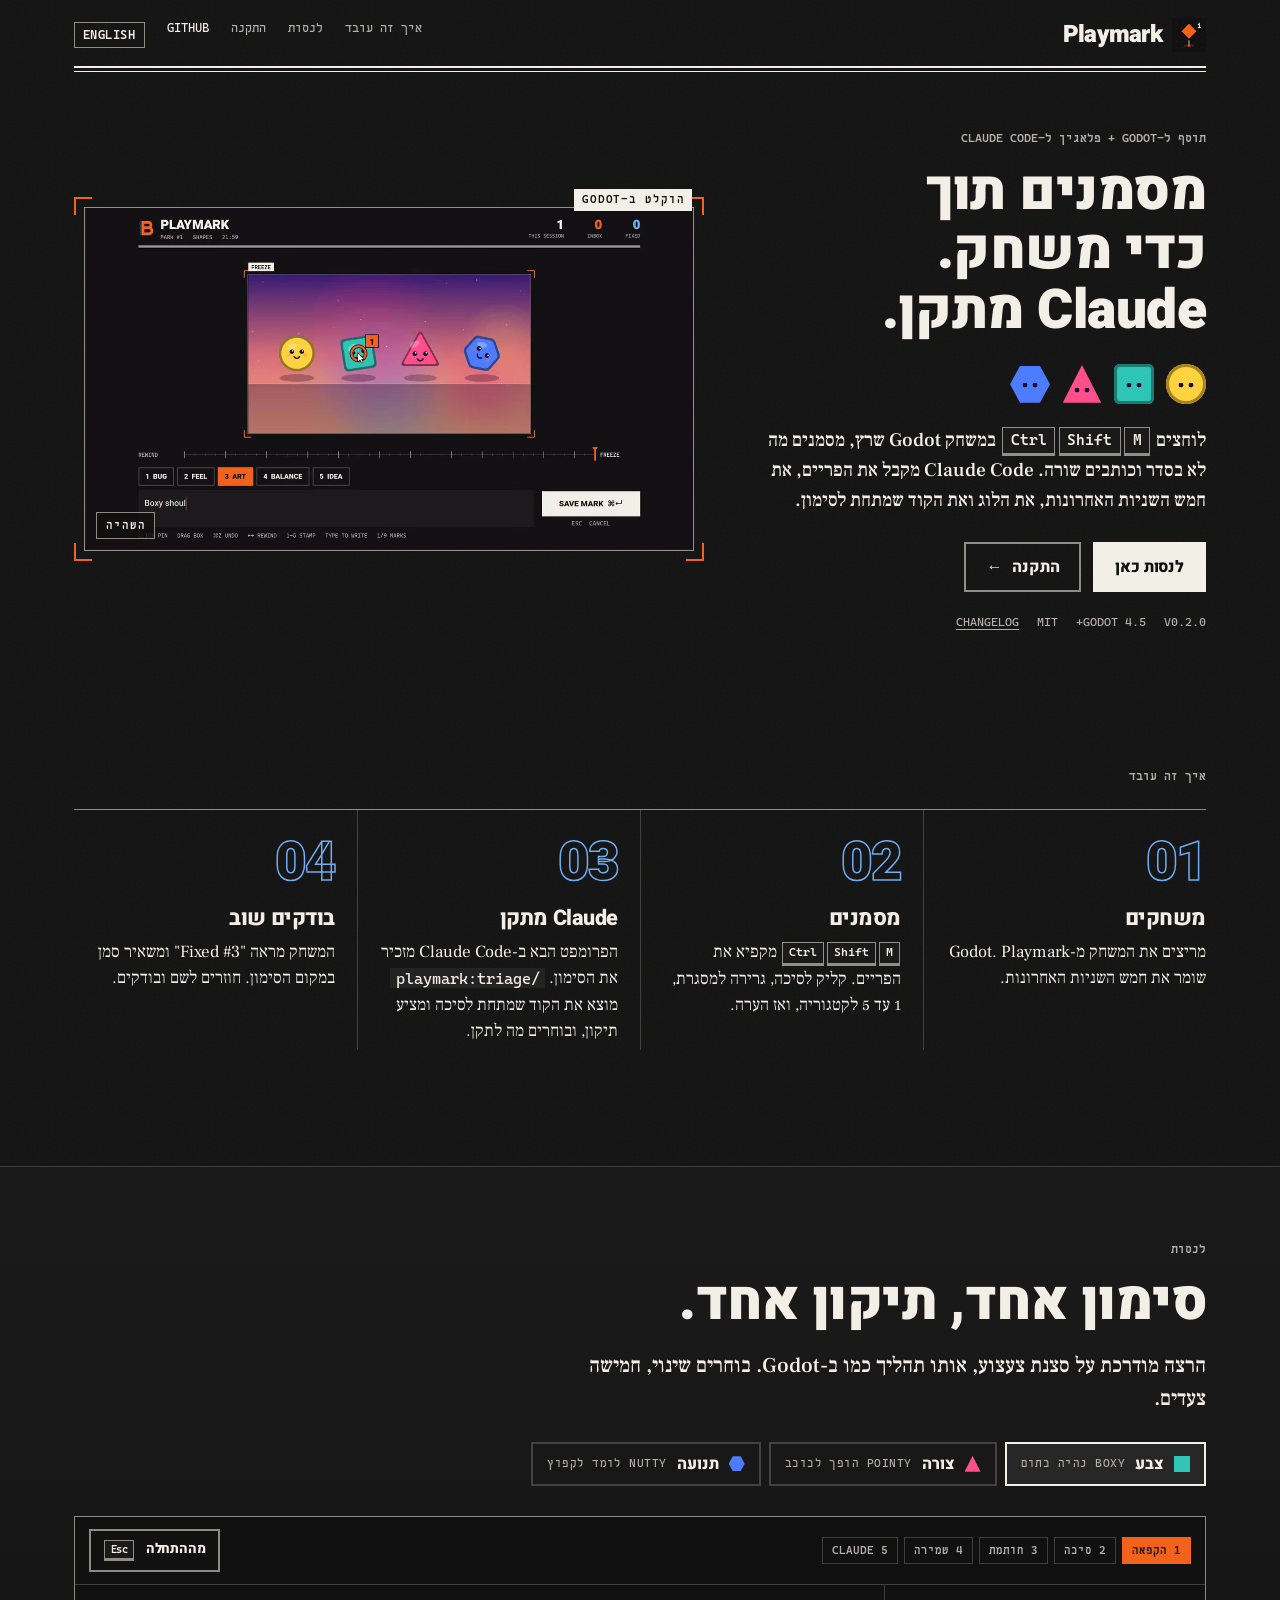
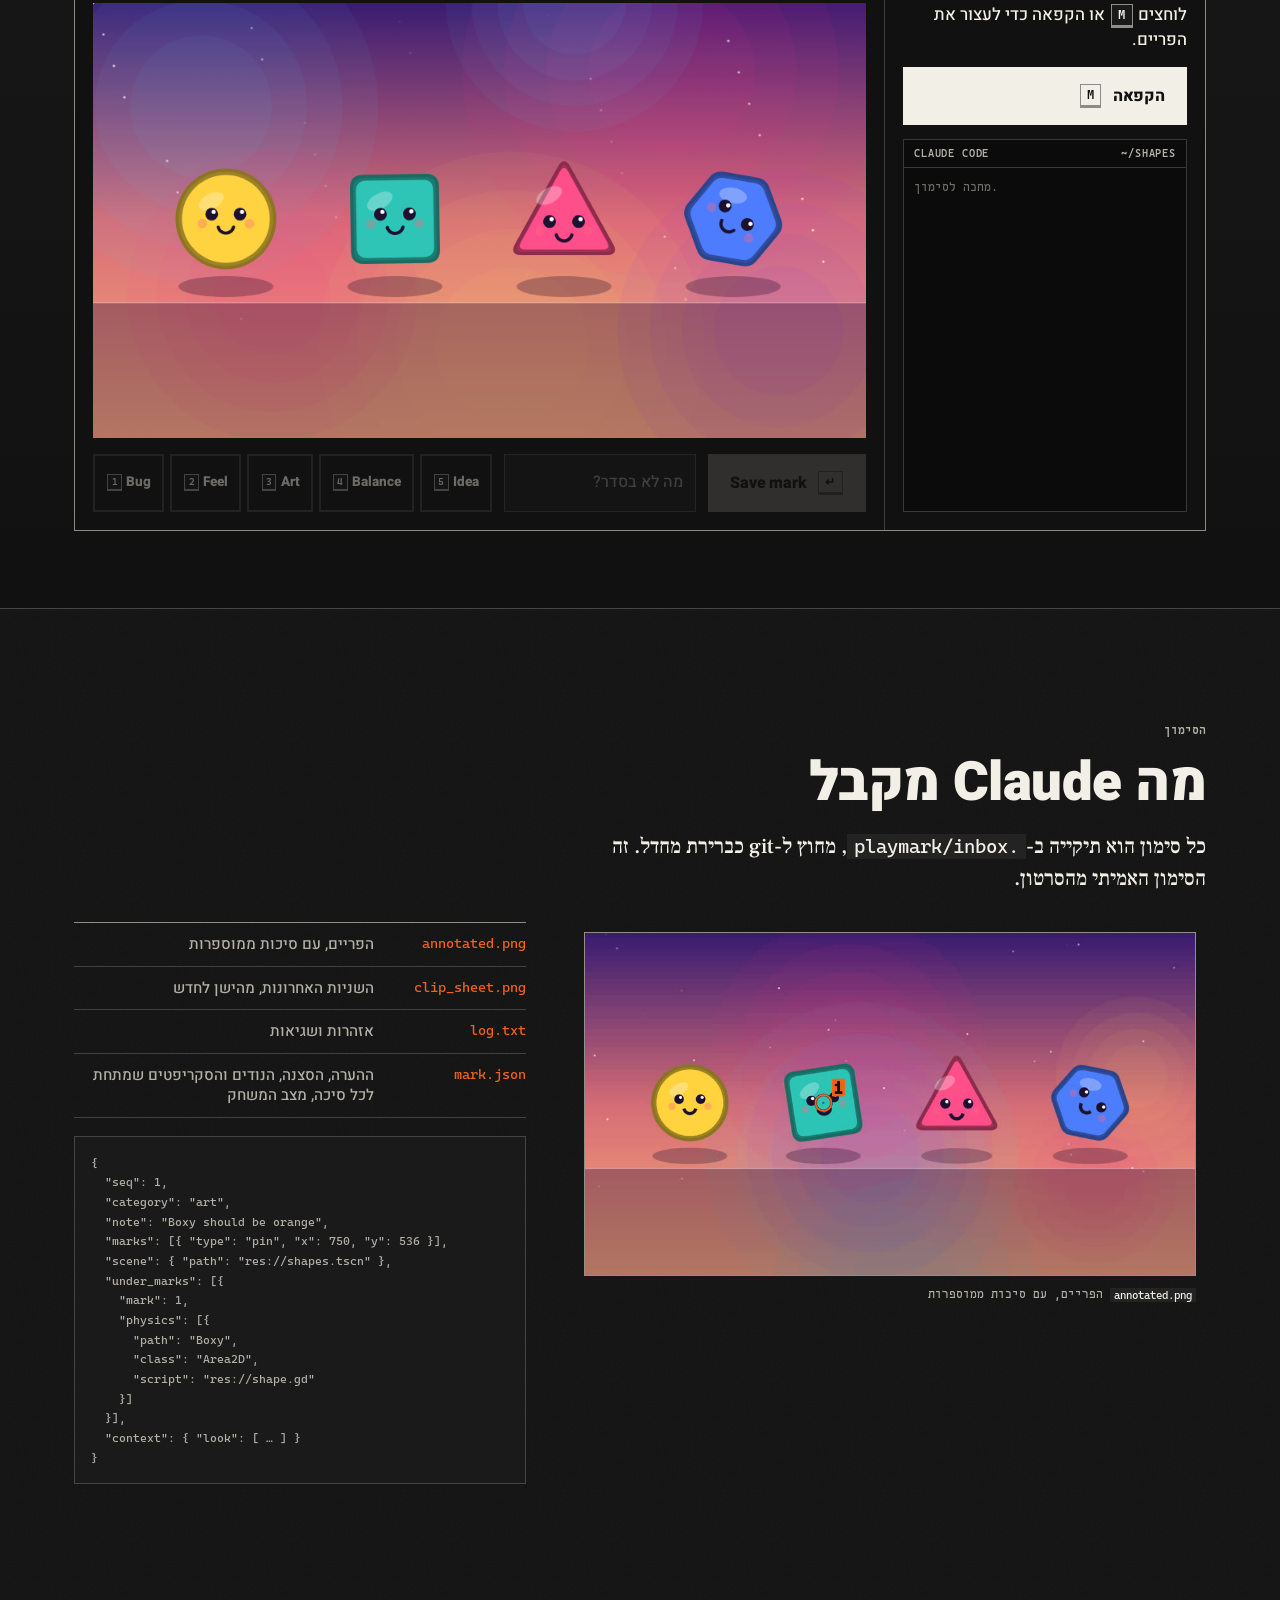
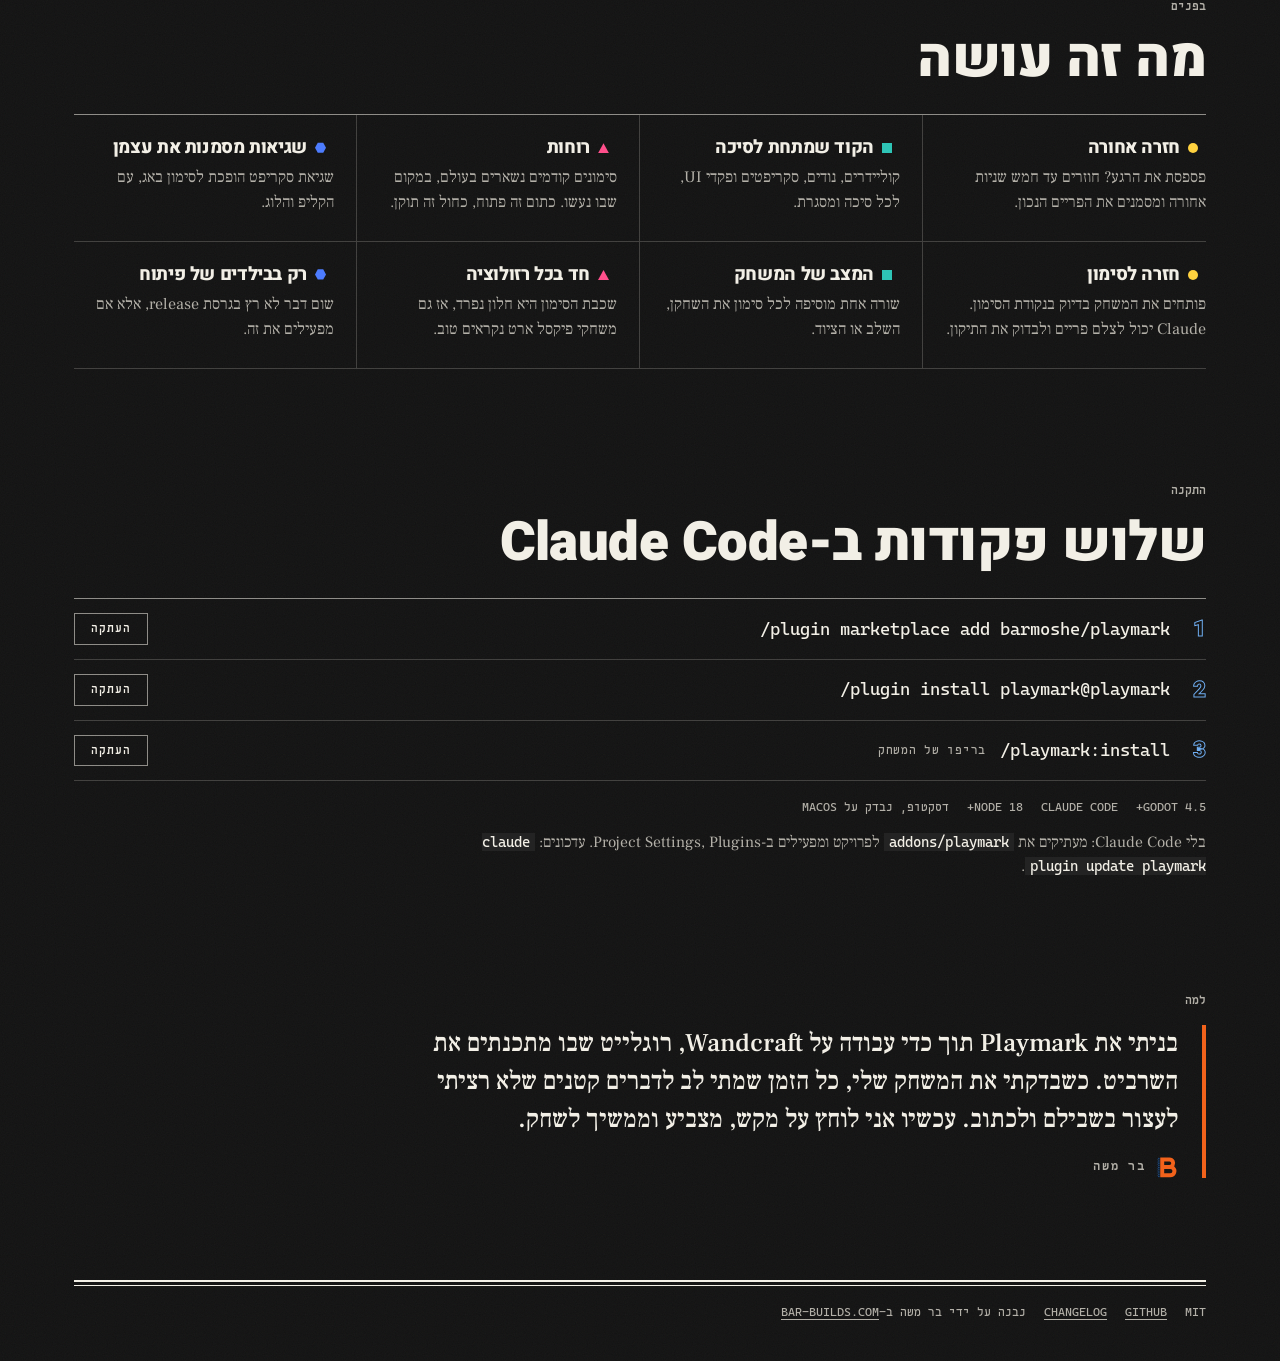
==== he/index.html @ 525724ad "Hebrew page at /he: RTL layout, Hebrew guide in the demo, language switch and hreflang; skip link no" ====
<!DOCTYPE html>
<html lang="he" dir="rtl">
<head>
  <meta charset="utf-8">
  <meta name="viewport" content="width=device-width, initial-scale=1">
  <title>Playmark: מסמנים תוך כדי משחק, Claude מתקן</title>
  <meta name="description" content="תוסף ל-Godot ופלאגין ל-Claude Code. לוחצים Ctrl+Shift+M במשחק שרץ, מסמנים מה לא בסדר וכותבים שורה. Claude Code מקבל את הפריים, את חמש השניות האחרונות, את הלוג ואת הקוד שמתחת לסימון.">
  <link rel="canonical" href="https://playmark.bar-builds.com/he">
  <link rel="alternate" hreflang="en" href="https://playmark.bar-builds.com/">
  <link rel="alternate" hreflang="he" href="https://playmark.bar-builds.com/he">
  <link rel="alternate" hreflang="x-default" href="https://playmark.bar-builds.com/">
  <meta name="theme-color" content="#111111">
  <link rel="icon" href="/favicon.svg" type="image/svg+xml">
  <link rel="apple-touch-icon" href="/media/icon-512.png">
  <meta property="og:type" content="website">
  <meta property="og:locale" content="he_IL">
  <meta property="og:url" content="https://playmark.bar-builds.com/he">
  <meta property="og:title" content="Playmark: מסמנים תוך כדי משחק, Claude מתקן">
  <meta property="og:description" content="תוסף ל-Godot ופלאגין ל-Claude Code לפידבק תוך כדי משחק. מקפיאים את הפריים, מסמנים, כותבים שורה. Claude מתקן, והמשחק מודיע.">
  <meta property="og:image" content="https://playmark.bar-builds.com/media/og.png">
  <meta name="twitter:card" content="summary_large_image">
  <link rel="preload" href="/fonts/heebo-hebrew.woff2" as="font" type="font/woff2" crossorigin>
  <link rel="stylesheet" href="/styles.css">
</head>
<body>
<a class="skip" href="#main">דילוג לתוכן</a>

<header class="masthead">
  <div class="wrap masthead-row">
    <a class="brand" href="#top" aria-label="Playmark, לראש העמוד">
      <img src="/favicon.svg" width="34" height="34" alt="">
      <span>Playmark</span>
    </a>
    <nav aria-label="חלקי העמוד">
      <a href="#how">איך זה עובד</a>
      <a href="#try">לנסות</a>
      <a href="#install">התקנה</a>
      <a class="gh" href="https://github.com/barmoshe/playmark">GitHub <span class="stars" data-stars hidden></span></a>
      <a class="lang" href="/" hreflang="en" lang="en">English</a>
    </nav>
  </div>
  <div class="wrap"><div class="double-rule" aria-hidden="true"></div></div>
</header>

<main id="main" tabindex="-1">

  <section class="hero wrap" id="top">
    <div class="hero-grid">
      <div class="hero-copy">
        <p class="kicker">תוסף ל-Godot + פלאגין ל-Claude Code</p>
        <h1>מסמנים תוך כדי משחק. Claude מתקן.</h1>
        <div class="cast" aria-hidden="true">
          <span class="toy sun"></span><span class="toy box"></span><span class="toy peak"></span><span class="toy nut"></span>
        </div>
        <p class="deck">לוחצים
          <span class="keys" dir="ltr"><kbd>Ctrl</kbd><kbd>Shift</kbd><kbd>M</kbd></span>
          במשחק Godot שרץ, מסמנים מה לא בסדר וכותבים שורה. Claude Code מקבל את הפריים, את חמש השניות האחרונות, את הלוג ואת הקוד שמתחת לסימון.</p>
        <div class="ctas">
          <a class="btn primary" href="#try">לנסות כאן</a>
          <a class="btn" href="#install">התקנה <span aria-hidden="true">←</span></a>
        </div>
        <p class="meta"><span>v0.2.0</span><span>Godot 4.5+</span><span>MIT</span><a href="https://github.com/barmoshe/playmark/blob/main/CHANGELOG.md">Changelog</a></p>
      </div>
      <figure class="frame hero-video">
        <span class="tag">הוקלט ב-Godot</span>
        <video id="hero-video" autoplay muted loop playsinline preload="metadata" poster="/media/poster.jpg" aria-describedby="hero-video-desc">
          <source src="/media/hero.webm" type="video/webm">
          <source src="/media/hero.mp4" type="video/mp4">
        </video>
        <p class="sr-only" id="hero-video-desc">Playmark בסצנת צעצוע ב-Godot: סימון על הריבוע הטורקיז, ההערה "Boxy should be orange", שמירה; אחר כך הריבוע הופך לכתום והודעה אומרת Fixed #1.</p>
        <button class="video-toggle" type="button" data-video-toggle aria-pressed="false">השהיה</button>
        <i class="crop tl"></i><i class="crop tr"></i><i class="crop bl"></i><i class="crop br"></i>
      </figure>
    </div>
  </section>

  <section class="how wrap" id="how" aria-labelledby="how-title">
    <h2 id="how-title" class="kicker section-kicker">איך זה עובד</h2>
    <ol class="steps">
      <li>
        <span class="num" aria-hidden="true">01</span>
        <h3>משחקים</h3>
        <p>מריצים את המשחק מ-Godot. Playmark שומר את חמש השניות האחרונות.</p>
      </li>
      <li>
        <span class="num" aria-hidden="true">02</span>
        <h3>מסמנים</h3>
        <p><span dir="ltr"><kbd>Ctrl</kbd><kbd>Shift</kbd><kbd>M</kbd></span> מקפיא את הפריים. קליק לסיכה, גרירה למסגרת, 1 עד 5 לקטגוריה, ואז הערה.</p>
      </li>
      <li>
        <span class="num" aria-hidden="true">03</span>
        <h3>Claude מתקן</h3>
        <p>הפרומפט הבא ב-Claude Code מזכיר את הסימון. <code>/playmark:triage</code> מוצא את הקוד שמתחת לסיכה ומציע תיקון, ובוחרים מה לתקן.</p>
      </li>
      <li>
        <span class="num" aria-hidden="true">04</span>
        <h3>בודקים שוב</h3>
        <p>המשחק מראה "Fixed #3" ומשאיר סמן במקום הסימון. חוזרים לשם ובודקים.</p>
      </li>
    </ol>
  </section>

  <section class="try" id="try" aria-labelledby="try-title">
    <div class="wrap">
      <p class="kicker">לנסות</p>
      <h2 id="try-title">סימון אחד, תיקון אחד.</h2>
      <p class="deck narrow">הרצה מודרכת על סצנת צעצוע, אותו תהליך כמו ב-Godot. בוחרים שינוי, חמישה צעדים.</p>
      <div class="scenarios" role="group" aria-label="בחירת שינוי">
        <button type="button" data-scenario="color" aria-selected="true"><span class="sw sw-box" aria-hidden="true"></span>צבע <small>Boxy נהיה כתום</small></button>
        <button type="button" data-scenario="shape" aria-selected="false"><span class="sw sw-peak" aria-hidden="true"></span>צורה <small>Pointy הופך לכוכב</small></button>
        <button type="button" data-scenario="motion" aria-selected="false"><span class="sw sw-nut" aria-hidden="true"></span>תנועה <small>Nutty לומד לקפוץ</small></button>
      </div>

      <div class="demo" data-demo>
        <div class="demo-bar">
          <ol class="pips">
            <li data-pip="0">הקפאה</li><li data-pip="1">סיכה</li><li data-pip="2">חותמת</li><li data-pip="3">שמירה</li><li data-pip="4">Claude</li>
          </ol>
          <button class="btn small" type="button" data-restart>מההתחלה <kbd>Esc</kbd></button>
        </div>

        <div class="demo-grid">
          <div class="stage-wrap">
            <div class="stage" data-stage>
              <canvas data-canvas width="960" height="540" aria-label="סצנת צעצוע: ארבע צורות עם פרצופים שזזות במקום. משמאל: Sunny העיגול הצהוב, Boxy הריבוע הטורקיז, Pointy המשולש הוורוד, Nutty המשושה הכחול." role="img"></canvas>
              <div class="flash" data-flash></div>
              <div class="freeze-tag" data-freeze-tag>Freeze</div>
              <div class="stamp" data-stamp><strong>Marked #1</strong><span data-stamp-sub>Art</span></div>
              <div class="toast" data-toast role="status">
                <span class="toast-kicker">Fixed by Claude</span>
                <strong data-toast-title>Fixed #1</strong>
                <span data-toast-body>Boxy: #2EC4B6 → #FF8A1F in look.gd</span>
              </div>
              <div class="coach" data-coach aria-hidden="true"></div>
            </div>
            <div class="deck-row" data-deck>
              <div class="chips" role="group" aria-label="קטגוריה">
                <button type="button" data-cat="0" disabled><kbd>1</kbd> Bug</button>
                <button type="button" data-cat="1" disabled><kbd>2</kbd> Feel</button>
                <button type="button" data-cat="2" disabled><kbd>3</kbd> Art</button>
                <button type="button" data-cat="3" disabled><kbd>4</kbd> Balance</button>
                <button type="button" data-cat="4" disabled><kbd>5</kbd> Idea</button>
              </div>
              <div class="note" data-note aria-live="polite"><span class="placeholder">מה לא בסדר?</span></div>
              <button class="btn primary save" type="button" data-save disabled>Save mark <kbd>↵</kbd></button>
            </div>
          </div>

          <aside class="side">
            <p class="step-now" data-step-text aria-live="polite">לוחצים <kbd>M</kbd> או הקפאה כדי לעצור את הפריים.</p>
            <button class="btn primary" type="button" data-freeze>הקפאה <kbd>M</kbd></button>
            <div class="term" data-term role="log" aria-live="polite" aria-label="Claude Code">
              <div class="term-head"><span>Claude Code</span><span>~/shapes</span></div>
              <div class="term-body" data-term-body></div>
            </div>
          </aside>
        </div>
      </div>
    </div>
  </section>

  <section class="real wrap" aria-labelledby="real-title" hidden>
    <p class="kicker">במשחק אמיתי</p>
    <h2 id="real-title">עיצוב מחדש של אויב ב-Wandcraft</h2>
    <p class="deck narrow">Wandcraft הוא רוגלייט בפיקסל ארט. ה-Thornback שלו, אויב שמסתער עליך, נראה כמו כיכר לחם. סימון אחד, באמצע קרב:</p>
    <blockquote class="prompt" dir="ltr">Redesign the Thornback: make it look like a charging ram, with curled horns, thorns along its back and a glowing eye.</blockquote>
    <div class="real-grid">
      <figure class="frame">
        <img src="/media/thornback-mark.jpg" width="1280" height="837" loading="lazy" alt="שכבת Playmark מעל קרב ב-Wandcraft: מסגרת כחולה סביב ה-Thornback, חותמת ART וההערה">
        <i class="crop tl"></i><i class="crop tr"></i><i class="crop bl"></i><i class="crop br"></i>
        <figcaption>הסימון: מסגרת סביב ה-Thornback, ART, ההערה.</figcaption>
      </figure>
      <ol class="real-steps">
        <li><strong>המסגרת מצאה את הנוד.</strong> <code>enemy.gd</code> מסוג <code>ram</code>, יחד עם מצב הריצה: החדר, הגל, החיים והשרביט.</li>
        <li><strong>Claude מצא את הארט.</strong> 16 שורות של פיקסלים ב-<code>bestiary.gd</code>, לפי חוקי הפלטה של המשחק.</li>
        <li><strong>הציור מחדש.</strong> גב גבנוני, קוצים, קרן מסולסלת ועין זוהרת.</li>
        <li><strong>בחזרה לקרב.</strong> "Fixed #1", והסמן נשאר במקום הסימון.</li>
      </ol>
    </div>
    <figure class="before-after">
      <img src="/media/thornback-before-after.png" width="1280" height="420" loading="lazy" alt="לפני: כיכר חומה שטוחה עם שלושה עלים ירוקים. אחרי: חיה גבנונית עם קוצים בהירים, קרן מסולסלת, עין כתומה זוהרת וחזה צמרי.">
    </figure>
    <figure class="frame real-video">
      <span class="tag">הוקלט ב-Wandcraft</span>
      <video muted loop playsinline preload="none" poster="/media/thornback-poster.jpg" data-lazy-video aria-describedby="thornback-video-desc">
        <source src="/media/thornback.webm" type="video/webm">
        <source src="/media/thornback.mp4" type="video/mp4">
      </video>
      <p class="sr-only" id="thornback-video-desc">הקרב אחרי התיקון: ה-Thornback החדש מסתער והודעה אומרת Fixed #1.</p>
      <button class="video-toggle" type="button" data-lazy-toggle aria-pressed="true">הפעלה</button>
      <i class="crop tl"></i><i class="crop tr"></i><i class="crop bl"></i><i class="crop br"></i>
    </figure>
  </section>

  <section class="gets wrap" aria-labelledby="gets-title">
    <p class="kicker">הסימון</p>
    <h2 id="gets-title">מה Claude מקבל</h2>
    <p class="deck narrow">כל סימון הוא תיקייה ב-<code>.playmark/inbox</code>, מחוץ ל-git כברירת מחדל. זה הסימון האמיתי מהסרטון.</p>
    <div class="gets-grid">
      <figure class="frame">
        <img src="/media/annotated.jpg" width="960" height="540" loading="lazy" alt="annotated.png: הפריים הקפוא של ארבע הצורות עם סיכה מספר 1 על הריבוע הטורקיז">
        <figcaption><code>annotated.png</code> הפריים, עם סיכות ממוספרות</figcaption>
      </figure>
      <div class="files">
        <ul class="tree">
          <li><code>annotated.png</code><span>הפריים, עם סיכות ממוספרות</span></li>
          <li><code>clip_sheet.png</code><span>השניות האחרונות, מהישן לחדש</span></li>
          <li><code>log.txt</code><span>אזהרות ושגיאות</span></li>
          <li><code>mark.json</code><span>ההערה, הסצנה, הנודים והסקריפטים שמתחת לכל סיכה, מצב המשחק</span></li>
        </ul>
<pre class="json" tabindex="0" dir="ltr"><code>{
  "seq": 1,
  "category": "art",
  "note": "Boxy should be orange",
  "marks": [{ "type": "pin", "x": 750, "y": 536 }],
  "scene": { "path": "res://shapes.tscn" },
  "under_marks": [{
    "mark": 1,
    "physics": [{
      "path": "Boxy",
      "class": "Area2D",
      "script": "res://shape.gd"
    }]
  }],
  "context": { "look": [ … ] }
}</code></pre>
      </div>
    </div>
  </section>

  <section class="features wrap" aria-labelledby="features-title">
    <p class="kicker">בפנים</p>
    <h2 id="features-title">מה זה עושה</h2>
    <ul class="feature-grid">
      <li><h3>חזרה אחורה</h3><p>פספסת את הרגע? חוזרים עד חמש שניות אחורה ומסמנים את הפריים הנכון.</p></li>
      <li><h3>הקוד שמתחת לסיכה</h3><p>קוליידרים, נודים, סקריפטים ופקדי UI, לכל סיכה ומסגרת.</p></li>
      <li><h3>רוחות</h3><p>סימונים קודמים נשארים בעולם, במקום שבו נעשו. כתום זה פתוח, כחול זה תוקן.</p></li>
      <li><h3>שגיאות מסמנות את עצמן</h3><p>שגיאת סקריפט הופכת לסימון באג, עם הקליפ והלוג.</p></li>
      <li><h3>חזרה לסימון</h3><p>פותחים את המשחק בדיוק בנקודת הסימון. Claude יכול לצלם פריים ולבדוק את התיקון.</p></li>
      <li><h3>המצב של המשחק</h3><p>שורה אחת מוסיפה לכל סימון את השחקן, השלב או הציוד.</p></li>
      <li><h3>חד בכל רזולוציה</h3><p>שכבת הסימון היא חלון נפרד, אז גם משחקי פיקסל ארט נקראים טוב.</p></li>
      <li><h3>רק בבילדים של פיתוח</h3><p>שום דבר לא רץ בגרסת release, אלא אם מפעילים את זה.</p></li>
    </ul>
  </section>

  <section class="install wrap" id="install" aria-labelledby="install-title">
    <p class="kicker">התקנה</p>
    <h2 id="install-title">שלוש פקודות ב-Claude Code</h2>
    <ol class="cmds">
      <li><code data-cmd>/plugin marketplace add barmoshe/playmark</code><button type="button" class="copy" data-copy>העתקה</button></li>
      <li><code data-cmd>/plugin install playmark@playmark</code><button type="button" class="copy" data-copy>העתקה</button></li>
      <li><code data-cmd>/playmark:install</code><span class="where">בריפו של המשחק</span><button type="button" class="copy" data-copy>העתקה</button></li>
    </ol>
    <p class="meta reqs"><span>Godot 4.5+</span><span>Claude Code</span><span>Node 18+</span><span>דסקטופ, נבדק על macOS</span></p>
    <p class="small-print">בלי Claude Code: מעתיקים את <code>addons/playmark</code> לפרויקט ומפעילים ב-Project Settings, Plugins. עדכונים: <code>claude plugin update playmark</code>.</p>
  </section>

  <section class="why wrap" aria-labelledby="why-title">
    <h2 id="why-title" class="kicker">למה</h2>
    <blockquote>
      <p>בניתי את Playmark תוך כדי עבודה על Wandcraft, רוגלייט שבו מתכנתים את השרביט. כשבדקתי את המשחק שלי, כל הזמן שמתי לב לדברים קטנים שלא רציתי לעצור בשבילם ולכתוב. עכשיו אני לוחץ על מקש, מצביע וממשיך לשחק.</p>
      <footer><img src="/media/b-mark.svg" width="22" height="22" alt=""> בר משה</footer>
    </blockquote>
  </section>
</main>

<footer class="site-footer wrap">
  <div class="double-rule" aria-hidden="true"></div>
  <p class="meta">
    <span>MIT</span>
    <a href="https://github.com/barmoshe/playmark">GitHub</a>
    <a href="https://github.com/barmoshe/playmark/blob/main/CHANGELOG.md">Changelog</a>
    <span>נבנה על ידי בר משה ב-<a href="https://bar-builds.com">bar-builds.com</a></span>
  </p>
</footer>

<script src="/site.js" defer></script>
<script src="/demo.js" defer></script>
</body>
</html>
---- styles.css ----
/* Playmark site. Bar Builds newsprint, dark plate: paper on ink, blueprint blue and print
   orange, square corners and rules. The toy shapes bring the color. */

@font-face { font-family: "Heebo"; src: url(/fonts/heebo-latin.woff2) format("woff2"); font-weight: 100 900; font-display: swap; unicode-range: U+0000-00FF, U+0131, U+0152-0153, U+02BB-02BC, U+02C6, U+02DA, U+02DC, U+2000-206F, U+20AC, U+2122, U+2190-21FF, U+2212, U+FEFF; }
@font-face { font-family: "Heebo"; src: url(/fonts/heebo-hebrew.woff2) format("woff2"); font-weight: 100 900; font-display: swap; unicode-range: U+0307-0308, U+0590-05FF, U+200C-2010, U+20AA, U+25CC, U+FB1D-FB4F; }
@font-face { font-family: "Frank Ruhl Libre"; src: url(/fonts/frank-hebrew.woff2) format("woff2"); font-weight: 300 900; font-display: swap; unicode-range: U+0307-0308, U+0590-05FF, U+200C-2010, U+20AA, U+25CC, U+FB1D-FB4F; }
@font-face { font-family: "Frank Ruhl Libre"; src: url(/fonts/frank-latin.woff2) format("woff2"); font-weight: 300 900; font-display: swap; }
@font-face { font-family: "Cascadia Mono"; src: url(/fonts/cascadia-mono-400.woff2) format("woff2"); font-weight: 400; font-display: swap; }
@font-face { font-family: "Cascadia Mono"; src: url(/fonts/cascadia-mono-600.woff2) format("woff2"); font-weight: 600; font-display: swap; }

:root {
  --ink: #111111;
  --ink-2: #1a1a1a;
  --ink-3: #232323;
  --paper: #f2efe6;
  --paper-2: #b3b0a8;
  --rule: rgb(242 239 230 / 0.2);
  --rule-strong: rgb(242 239 230 / 0.55);
  --blue: #6faef2;
  --orange: #f2621b;
  --sun: #ffd23f;
  --teal: #2ec4b6;
  --pink: #ff4f8b;
  --nut: #4d7cfe;
  --display: "Heebo", "Helvetica Neue", Arial, sans-serif;
  --body: "Frank Ruhl Libre", Georgia, serif;
  --mono: "Cascadia Mono", "SF Mono", Menlo, Consolas, monospace;
  --wrap: 1180px;
  color-scheme: dark;
}

*, *::before, *::after { box-sizing: border-box; }
html { scroll-behavior: smooth; -webkit-text-size-adjust: 100%; }
@media (prefers-reduced-motion: reduce) { html { scroll-behavior: auto; } }

body {
  margin: 0;
  background: var(--ink);
  color: var(--paper);
  font: 400 1.0625rem/1.55 var(--body);
  -webkit-font-smoothing: antialiased;
  /* One texture: a faint grain. */
  background-image: url("data:image/svg+xml,%3Csvg xmlns='http://www.w3.org/2000/svg' width='160' height='160'%3E%3Cfilter id='n'%3E%3CfeTurbulence type='fractalNoise' baseFrequency='.9' numOctaves='2' stitchTiles='stitch'/%3E%3C/filter%3E%3Crect width='100%25' height='100%25' filter='url(%23n)' opacity='.05'/%3E%3C/svg%3E");
}

img, video, canvas { max-width: 100%; display: block; }
a { color: inherit; text-underline-offset: 3px; }
code, kbd, pre { font-family: var(--mono); }
code { font-size: 0.92em; color: var(--paper); background: var(--ink-3); padding: 0.05em 0.35em; }
:focus-visible { outline: 2px solid var(--orange); outline-offset: 3px; }

.wrap { max-width: var(--wrap); margin-inline: auto; padding: 0 24px; }
@media (max-width: 600px) { .wrap { padding: 0 16px; } }

.skip { position: absolute; inset-inline-start: 8px; top: 8px; transform: translateY(-300%); background: var(--paper); color: var(--ink); padding: 8px 12px; font: 600 14px var(--mono); z-index: 10; }
.skip:focus { transform: none; }
main:focus { outline: none; }

/* Type */
.kicker {
  font: 600 0.75rem/1 var(--mono);
  letter-spacing: 0.08em;
  text-transform: uppercase;
  color: var(--paper-2);
  margin: 0 0 18px;
}
h1, h2, h3 { font-family: var(--display); font-weight: 900; letter-spacing: -0.035em; line-height: 0.98; margin: 0; }
h1 { font-size: clamp(2.5rem, 4.3vw, 4rem); text-wrap: balance; }
h2 { font-size: clamp(2.1rem, 4.6vw, 3.4rem); margin-bottom: 18px; }
h3 { font-size: 1.35rem; letter-spacing: -0.02em; font-weight: 800; }
.deck { font: 500 clamp(1.12rem, 1.9vw, 1.32rem)/1.55 var(--body); color: var(--paper); margin: 0 0 26px; }
.narrow { max-width: 640px; }
.meta { display: flex; flex-wrap: wrap; gap: 6px 18px; font: 400 0.75rem/1.4 var(--mono); letter-spacing: 0.06em; text-transform: uppercase; color: var(--paper-2); margin: 0; }
.meta a { color: var(--paper-2); }
.meta a:hover { color: var(--paper); }

kbd {
  display: inline-block;
  font: 600 0.78em/1 var(--mono);
  color: var(--paper);
  padding: 0.32em 0.5em 0.3em;
  margin: 0 0.12em;
  border: 1.5px solid var(--rule-strong);
  border-bottom-width: 3px;
  background: var(--ink-2);
  vertical-align: 0.08em;
}

/* Masthead */
.masthead { padding-top: 18px; }
.masthead-row { display: flex; align-items: center; justify-content: space-between; gap: 16px; padding-bottom: 14px; }
.brand { display: flex; align-items: center; gap: 10px; text-decoration: none; font: 900 1.5rem/1 var(--display); letter-spacing: -0.03em; }
nav { display: flex; gap: 22px; font: 400 0.78rem/1 var(--mono); letter-spacing: 0.08em; text-transform: uppercase; }
nav a { text-decoration: none; color: var(--paper-2); }
nav a:hover { color: var(--paper); }
nav .gh { color: var(--paper); }
.stars::before { content: "★ "; color: var(--sun); }
@media (max-width: 720px) { nav a:not(.gh) { display: none; } }
.double-rule { height: 6px; border-top: 2px solid var(--paper); border-bottom: 1px solid var(--paper); }

/* Buttons */
.btn {
  display: inline-flex; align-items: center; gap: 10px;
  font: 800 1rem/1 var(--display); letter-spacing: -0.01em;
  color: var(--paper); background: transparent; text-decoration: none;
  padding: 15px 20px; border: 2px solid var(--rule-strong); cursor: pointer;
}
.btn:hover { border-color: var(--paper); background: rgb(242 239 230 / 0.06); }
.btn.primary { background: var(--paper); color: var(--ink); border-color: var(--paper); }
.btn.primary:hover { background: var(--orange); border-color: var(--orange); }
.btn.primary kbd { color: var(--ink); background: transparent; border-color: rgb(17 17 17 / 0.45); }
.btn.small { padding: 9px 12px; font-size: 0.85rem; }
.btn:disabled { opacity: 0.35; cursor: default; }
.btn:disabled:hover { background: transparent; border-color: var(--rule-strong); }
.btn.primary:disabled:hover { background: var(--paper); border-color: var(--paper); }

/* Hero */
.hero { padding-top: clamp(32px, 4.5vw, 56px); padding-bottom: 24px; position: relative; }
.cast { display: flex; gap: 12px; margin: 22px 0 22px; height: 42px; align-items: end; }
.toy { width: 40px; height: 40px; display: block; position: relative; animation: none; }
.toy::after { content: ""; position: absolute; left: 50%; top: 46%; width: 16px; height: 5px; transform: translateX(-50%); background:
  radial-gradient(circle at 3px 2px, #1d1030 2.4px, transparent 2.6px), radial-gradient(circle at 13px 2px, #1d1030 2.4px, transparent 2.6px); }
.toy.sun { background: var(--sun); border-radius: 50%; box-shadow: inset 0 0 0 3px #a8841c; animation: pulse 1.9s ease-in-out infinite; }
.toy.box { background: var(--teal); box-shadow: inset 0 0 0 3px #1c7c73; border-radius: 6px; animation: wobble 2.4s ease-in-out infinite; }
.toy.peak { background: var(--pink); clip-path: polygon(50% 2%, 98% 96%, 2% 96%); animation: bob 2.6s ease-in-out infinite; }
.toy.peak::after { top: 60%; }
.toy.nut { background: var(--nut); clip-path: polygon(25% 4%, 75% 4%, 100% 50%, 75% 96%, 25% 96%, 0 50%); animation: spin 5s linear infinite; }
@keyframes pulse { 50% { transform: scale(1.08); } }
@keyframes wobble { 0%, 100% { transform: rotate(-10deg); } 50% { transform: rotate(10deg); } }
@keyframes bob { 50% { transform: translateY(-7px); } }
@keyframes spin { to { transform: rotate(360deg); } }

.hero-grid { display: grid; grid-template-columns: 5fr 7fr; gap: clamp(28px, 4vw, 56px); align-items: center; }
@media (max-width: 900px) { .hero-grid { grid-template-columns: 1fr; } }
.hero-copy { padding-top: 4px; }
.hero .deck { font-size: clamp(1.05rem, 1.5vw, 1.2rem); }
.keys { white-space: nowrap; }
.keys kbd { animation: press 4.8s infinite; }
.keys kbd:nth-child(2) { animation-delay: 0.12s; }
.keys kbd:nth-child(3) { animation-delay: 0.24s; }
@keyframes press { 0%, 8%, 100% { transform: none; border-bottom-width: 3px; } 4% { transform: translateY(2px); border-bottom-width: 1px; border-color: var(--orange); } }
.ctas { display: flex; flex-wrap: wrap; gap: 12px; margin-bottom: 22px; }

/* A frame with print crop marks, like the overlay's stage. */
.frame { position: relative; margin: 0; padding: 10px; }
.frame > video, .frame > img { width: 100%; height: auto; aspect-ratio: 16 / 9; border: 1px solid var(--rule-strong); background: var(--ink-2); }
.crop { position: absolute; width: 18px; height: 18px; border: 0 solid var(--orange); }
.crop.tl { left: 0; top: 0; border-left-width: 2px; border-top-width: 2px; }
.crop.tr { right: 0; top: 0; border-right-width: 2px; border-top-width: 2px; }
.crop.bl { left: 0; bottom: 0; border-left-width: 2px; border-bottom-width: 2px; }
.crop.br { right: 0; bottom: 0; border-right-width: 2px; border-bottom-width: 2px; }
.tag, .freeze-tag {
  position: absolute; z-index: 2; top: -8px; left: 12px;
  font: 600 0.7rem/1 var(--mono); letter-spacing: 0.08em; text-transform: uppercase;
  background: var(--paper); color: var(--ink); padding: 5px 8px;
}
.video-toggle {
  position: absolute; right: 22px; bottom: 22px; z-index: 2;
  font: 600 0.7rem/1 var(--mono); letter-spacing: 0.08em; text-transform: uppercase;
  background: rgb(17 17 17 / 0.8); color: var(--paper); border: 1px solid var(--rule-strong); padding: 7px 9px; cursor: pointer;
}

/* Sections */
main > section + section { margin-top: clamp(72px, 9vw, 124px); }
.section-kicker { margin-bottom: 26px; }

.steps { list-style: none; margin: 0; padding: 0; display: grid; grid-template-columns: repeat(4, 1fr); border-top: 1px solid var(--rule-strong); }
.steps li { padding: 26px 22px 6px; border-right: 1px solid var(--rule); }
.steps li:first-child { padding-left: 0; }
.steps li:last-child { border-right: 0; }
.steps .num { display: block; font: 900 3.4rem/1 var(--display); color: transparent; -webkit-text-stroke: 1.5px var(--blue); margin-bottom: 18px; letter-spacing: -0.04em; }
.steps h3 { margin-bottom: 10px; }
.steps p { margin: 0; color: var(--paper); }
.steps kbd { font-size: 0.7em; }
@media (max-width: 900px) {
  .steps { grid-template-columns: 1fr 1fr; }
  .steps li { padding-left: 0; border-right: 0; border-bottom: 1px solid var(--rule); padding-bottom: 22px; }
  .steps li:nth-child(odd) { padding-right: 22px; border-right: 1px solid var(--rule); }
  .steps li:nth-child(even) { padding-left: 22px; }
}
@media (max-width: 560px) { .steps { grid-template-columns: 1fr; } .steps li:nth-child(n) { padding: 22px 0; border-right: 0; } }

/* Try it */
.try { padding: clamp(48px, 6vw, 80px) 0; background: linear-gradient(180deg, var(--ink-2), var(--ink)); border-top: 1px solid var(--rule); border-bottom: 1px solid var(--rule); }
.demo { margin-top: 30px; border: 1px solid var(--rule-strong); background: var(--ink); overflow: hidden; }
.demo-bar { display: flex; justify-content: space-between; align-items: center; gap: 12px; padding: 12px 14px; border-bottom: 1px solid var(--rule); }
.pips { list-style: none; margin: 0; padding: 0; display: flex; gap: 6px; flex-wrap: wrap; counter-reset: pip; }
.pips li { counter-increment: pip; font: 600 0.7rem/1 var(--mono); letter-spacing: 0.06em; text-transform: uppercase; color: var(--paper-2); padding: 7px 9px; border: 1px solid var(--rule); }
.pips li::before { content: counter(pip) " "; color: var(--paper-2); }
.pips li.now { color: var(--ink); background: var(--orange); border-color: var(--orange); }
.pips li.now::before { color: var(--ink); }
.pips li.done { color: var(--paper); border-color: var(--rule-strong); }
.pips li.done::before { content: "✓ "; color: var(--blue); }

.demo-grid { display: grid; grid-template-columns: minmax(0, 1fr) 320px; }
@media (max-width: 980px) { .demo-grid { grid-template-columns: 1fr; } }
.stage-wrap { padding: 18px; border-right: 1px solid var(--rule); }
@media (max-width: 980px) { .stage-wrap { border-right: 0; border-bottom: 1px solid var(--rule); } }
.stage { position: relative; user-select: none; -webkit-user-select: none; touch-action: manipulation; }
.stage canvas { width: 100%; height: auto; aspect-ratio: 16 / 9; cursor: default; }
.stage.frozen { outline: 1px solid var(--rule-strong); outline-offset: 6px; }
.stage.can-pin canvas { cursor: crosshair; }
.freeze-tag { top: -10px; left: -6px; opacity: 0; transition: opacity .2s; }
.stage.frozen .freeze-tag { opacity: 1; }
.flash { position: absolute; inset: 0; background: var(--paper); opacity: 0; pointer-events: none; }
.flash.go { animation: flash .35s ease-out; }
@keyframes flash { from { opacity: .9; } to { opacity: 0; } }

.stamp {
  position: absolute; left: 50%; top: 50%; z-index: 3; pointer-events: none;
  display: grid; gap: 6px; text-align: center; padding: 18px 26px 16px;
  background: rgb(17 17 17 / 0.9); border: 4px solid var(--orange); outline: 1.5px solid var(--orange); outline-offset: -11px;
  transform: translate(-50%, -50%) scale(2.4); opacity: 0;
}
.stamp strong { font: 900 clamp(1.8rem, 4.6vw, 3.4rem)/1 var(--display); letter-spacing: -0.03em; color: var(--orange); text-transform: uppercase; }
.stamp span { font: 600 0.75rem/1 var(--mono); letter-spacing: 0.08em; text-transform: uppercase; }
.stamp.go { animation: stamp .9s cubic-bezier(.2,1.4,.4,1) forwards; }
@keyframes stamp { 0% { opacity: 0; transform: translate(-50%, -50%) scale(2.4); } 30% { opacity: 1; transform: translate(-50%, -50%) scale(1); } 75% { opacity: 1; transform: translate(-50%, -50%) scale(1); } 100% { opacity: 0; transform: translate(60%, -140%) scale(0.2); } }

.toast {
  position: absolute; right: 12px; top: 12px; z-index: 3; width: min(360px, 70%);
  display: grid; gap: 4px; padding: 12px 14px 12px 18px;
  background: var(--ink); border: 1px solid var(--rule); border-left: 6px solid var(--blue);
  transform: translateX(16px); opacity: 0; transition: transform .35s, opacity .35s; pointer-events: none;
}
.toast.show { transform: none; opacity: 1; }
.toast-kicker { font: 600 0.66rem/1 var(--mono); letter-spacing: 0.08em; text-transform: uppercase; color: var(--blue); }
.toast strong { font: 900 1.25rem/1.1 var(--display); letter-spacing: -0.02em; }
.toast span:last-child { font: 500 0.9rem/1.3 var(--display); }

.coach {
  position: absolute; z-index: 4; pointer-events: none; opacity: 0;
  width: 46px; height: 46px; margin: -23px 0 0 -23px; border-radius: 50%;
  border: 2px solid var(--orange); box-shadow: 0 0 0 6px rgb(242 98 27 / 0.18);
  transition: opacity .2s;
}
.coach.show { opacity: 1; animation: beacon 1.4s ease-out infinite; }
@keyframes beacon { 0% { transform: scale(.7); } 70%, 100% { transform: scale(1.25); } }

.deck-row { display: grid; grid-template-columns: auto 1fr auto; gap: 12px; align-items: stretch; margin-top: 16px; opacity: 0.4; transition: opacity .25s; }
.deck-row.on { opacity: 1; }
@media (max-width: 760px) { .deck-row { grid-template-columns: 1fr; } }
.chips { display: flex; gap: 6px; flex-wrap: wrap; }
.chips button { font: 800 0.85rem/1 var(--display); color: var(--paper); background: transparent; border: 2px solid var(--rule); padding: 10px 11px; cursor: pointer; }
.chips button kbd { font-size: 0.72em; border-width: 1px; border-bottom-width: 2px; padding: 0.2em 0.35em; }
.chips button:disabled { cursor: default; }
.chips button.on { background: var(--orange); border-color: var(--orange); color: var(--ink); }
.chips button.on kbd { color: var(--ink); border-color: rgb(17 17 17 / 0.4); background: transparent; }
.chips button.hint { border-color: var(--orange); }
.note { min-height: 46px; display: flex; align-items: center; padding: 8px 12px; background: var(--ink-2); border: 1px solid var(--rule); font: 500 1rem/1.3 var(--display); }
.note.typing { border: 2px solid var(--orange); }
.note .placeholder { color: var(--paper-2); opacity: 0.7; }
.note .caret { display: inline-block; width: 2px; height: 1.1em; background: var(--orange); margin-left: 2px; animation: caret 1s steps(1) infinite; }
@keyframes caret { 50% { opacity: 0; } }
.save { justify-content: center; }

.side { padding: 18px; display: flex; flex-direction: column; gap: 14px; }
.step-now { margin: 0; font: 500 1.05rem/1.45 var(--display); min-height: 3em; }
.step-now kbd { font-size: 0.75em; }
.term { flex: 1; min-height: 230px; display: flex; flex-direction: column; background: #0b0b0b; border: 1px solid var(--rule); }
.term-head { display: flex; justify-content: space-between; padding: 8px 10px; border-bottom: 1px solid var(--rule); font: 600 0.66rem/1 var(--mono); letter-spacing: 0.08em; text-transform: uppercase; color: var(--paper-2); }
.term-body { padding: 10px; font: 400 0.76rem/1.55 var(--mono); color: var(--paper-2); overflow: hidden; }
.term-body p { margin: 0 0 6px; white-space: pre-wrap; word-break: break-word; }
.term-body .you { color: var(--paper); }
.term-body .you::before { content: "> "; color: var(--orange); }
.term-body .hook { color: var(--blue); }
.term-body .del { color: #ff7b7b; }
.term-body .add { color: #7ee2a8; }
.term-body .ok { color: var(--paper); }
.term-body img { width: 100%; border: 1px solid var(--rule); margin: 4px 0 8px; }
.term-empty { color: var(--paper-2); opacity: 0.6; }

/* What Claude gets */
.gets-grid { display: grid; grid-template-columns: 7fr 5fr; gap: clamp(24px, 4vw, 48px); margin-top: 26px; align-items: start; }
@media (max-width: 900px) { .gets-grid { grid-template-columns: 1fr; } }
.gets figcaption { font: 400 0.75rem/1.4 var(--mono); color: var(--paper-2); margin-top: 10px; }
.tree { list-style: none; margin: 0 0 18px; padding: 0; border-top: 1px solid var(--rule-strong); }
.tree li { display: grid; grid-template-columns: 140px 1fr; gap: 12px; padding: 11px 0; border-bottom: 1px solid var(--rule); font: 500 0.95rem/1.35 var(--display); }
.tree code { background: none; padding: 0; color: var(--orange); }
.tree span { color: var(--paper-2); }
.json { margin: 0; padding: 16px; background: var(--ink-2); border: 1px solid var(--rule); font-size: 0.8rem; line-height: 1.5; overflow-x: auto; color: var(--paper-2); }
.json code { background: none; padding: 0; color: inherit; }

/* Features */
.feature-grid { list-style: none; margin: 26px 0 0; padding: 0; display: grid; grid-template-columns: repeat(4, 1fr); border-top: 1px solid var(--rule-strong); }
.feature-grid li { padding: 24px 22px 26px 0; border-bottom: 1px solid var(--rule); }
.feature-grid li:not(:nth-child(4n+1)) { padding-left: 22px; border-left: 1px solid var(--rule); }
.feature-grid h3 { font-size: 1.15rem; margin-bottom: 8px; }
.feature-grid p { margin: 0; color: var(--paper-2); font-size: 1rem; }
.feature-grid li:nth-child(4n+1) h3::before { content: ""; display: inline-block; width: 10px; height: 10px; margin-right: 8px; background: var(--sun); border-radius: 50%; }
.feature-grid li:nth-child(4n+2) h3::before { content: ""; display: inline-block; width: 10px; height: 10px; margin-right: 8px; background: var(--teal); }
.feature-grid li:nth-child(4n+3) h3::before { content: ""; display: inline-block; width: 11px; height: 10px; margin-right: 8px; background: var(--pink); clip-path: polygon(50% 0, 100% 100%, 0 100%); }
.feature-grid li:nth-child(4n+4) h3::before { content: ""; display: inline-block; width: 11px; height: 11px; margin-right: 8px; background: var(--nut); clip-path: polygon(25% 4%, 75% 4%, 100% 50%, 75% 96%, 25% 96%, 0 50%); }
@media (max-width: 900px) {
  .feature-grid { grid-template-columns: 1fr 1fr; }
  .feature-grid li:nth-child(n) { padding: 22px 18px 22px 0; border-left: 0; }
  .feature-grid li:nth-child(even) { padding-left: 18px; border-left: 1px solid var(--rule); }
}
@media (max-width: 560px) { .feature-grid { grid-template-columns: 1fr; } .feature-grid li:nth-child(n) { padding: 20px 0; border-left: 0; } }

/* Install */
.cmds { list-style: none; margin: 26px 0 18px; padding: 0; counter-reset: cmd; }
.cmds li { counter-increment: cmd; display: flex; align-items: center; gap: 14px; padding: 14px 0; border-bottom: 1px solid var(--rule); }
.cmds li:first-child { border-top: 1px solid var(--rule-strong); }
.cmds li::before { content: counter(cmd); font: 900 1.4rem/1 var(--display); color: transparent; -webkit-text-stroke: 1px var(--blue); width: 22px; flex: none; }
.cmds code { font-size: clamp(0.85rem, 2vw, 1.1rem); background: none; padding: 0; color: var(--paper); overflow-wrap: anywhere; }
.cmds .where { font: 400 0.75rem/1 var(--mono); color: var(--paper-2); text-transform: uppercase; letter-spacing: 0.06em; }
.copy { margin-left: auto; flex: none; font: 600 0.72rem/1 var(--mono); letter-spacing: 0.08em; text-transform: uppercase; color: var(--paper); background: transparent; border: 1px solid var(--rule-strong); padding: 9px 11px; cursor: pointer; min-width: 74px; }
.copy:hover { border-color: var(--paper); }
.copy.done { background: var(--paper); color: var(--ink); }
.reqs { margin-bottom: 14px; }
.small-print { color: var(--paper-2); font-size: 0.98rem; margin: 0; max-width: 760px; }

/* Why */
.why blockquote { margin: 0; max-width: 820px; border-left: 3px solid var(--orange); padding-left: 24px; }
.why p { font: 500 clamp(1.25rem, 2.4vw, 1.6rem)/1.5 var(--body); margin: 0 0 16px; }
.why footer { display: flex; align-items: center; gap: 10px; font: 600 0.8rem/1 var(--mono); letter-spacing: 0.06em; text-transform: uppercase; color: var(--paper-2); }

.site-footer { padding-top: clamp(56px, 8vw, 104px); padding-bottom: 40px; }
.site-footer .meta { margin-top: 18px; }

@media (prefers-reduced-motion: reduce) {
  .toy, .keys kbd, .coach.show { animation: none !important; }
  .flash.go, .stamp.go { animation-duration: 0.01s !important; }
  .toast { transition: none; }
}

/* Grid children may shrink below their content (the JSON block, long commands). */
.hero-grid > *, .demo-grid > *, .gets-grid > *, .deck-row > * { min-width: 0; }
@media (max-width: 600px) {
  .demo-bar { flex-wrap: wrap; }
  .chips button { padding: 9px 8px; font-size: 0.8rem; }
  .cmds li { flex-wrap: wrap; }
  .copy { margin-left: 0; }
  .tree li { grid-template-columns: 1fr; gap: 2px; }
}

/* Scenario picker */
.scenarios { display: flex; flex-wrap: wrap; gap: 8px; margin-top: 22px; }
.scenarios button { display: inline-flex; align-items: center; gap: 10px; font: 800 1rem/1 var(--display); color: var(--paper); background: transparent; border: 2px solid var(--rule); padding: 12px 14px; cursor: pointer; }
.scenarios button small { font: 400 0.72rem/1 var(--mono); letter-spacing: 0.04em; color: var(--paper-2); text-transform: uppercase; }
.scenarios button[aria-selected="true"] { border-color: var(--paper); background: rgb(242 239 230 / 0.07); }
.scenarios button:hover { border-color: var(--rule-strong); }
.sw { width: 16px; height: 16px; display: inline-block; }
.sw-box { background: var(--teal); }
.sw-peak { background: var(--pink); clip-path: polygon(50% 0, 100% 100%, 0 100%); }
.sw-nut { background: var(--nut); clip-path: polygon(25% 4%, 75% 4%, 100% 50%, 75% 96%, 25% 96%, 0 50%); }

/* In a real game */
.prompt { margin: 0 0 28px; max-width: 860px; padding: 18px 22px; border-left: 4px solid var(--orange); background: var(--ink-2); font: 700 clamp(1.1rem, 2vw, 1.35rem)/1.4 var(--display); }
.real-grid { display: grid; grid-template-columns: 7fr 5fr; gap: clamp(24px, 4vw, 48px); align-items: start; }
.real-grid > * { min-width: 0; }
@media (max-width: 900px) { .real-grid { grid-template-columns: 1fr; } }
.real figcaption { font: 400 0.75rem/1.4 var(--mono); color: var(--paper-2); margin-top: 10px; }
.real .frame > img { aspect-ratio: auto; }
.real-steps { list-style: none; counter-reset: rs; margin: 0; padding: 0; border-top: 1px solid var(--rule-strong); }
.real-steps li { counter-increment: rs; position: relative; padding: 14px 0 14px 40px; border-bottom: 1px solid var(--rule); }
.real-steps li::before { content: counter(rs); position: absolute; left: 0; top: 10px; font: 900 1.6rem/1 var(--display); color: transparent; -webkit-text-stroke: 1px var(--blue); }
.before-after { margin: 36px 0 0; }
.before-after img { width: 100%; height: auto; border: 1px solid var(--rule); }
.real-video { margin-top: 36px; }

.sr-only { position: absolute; width: 1px; height: 1px; padding: 0; margin: -1px; overflow: hidden; clip: rect(0 0 0 0); white-space: nowrap; border: 0; }

/* Language switch */
.lang { font: 600 0.78rem/1 var(--mono); letter-spacing: 0.04em; color: var(--paper); text-decoration: none; border: 1px solid var(--rule-strong); padding: 6px 8px; }
.lang:hover { border-color: var(--paper); }
@media (max-width: 720px) { nav .lang { display: inline-block; } }

/* Hebrew: right to left around the page; the game, code and terminal stay left to right. */
[dir="rtl"] body { font-family: "Frank Ruhl Libre", Georgia, serif; }
[dir="rtl"] h1, [dir="rtl"] h2 { letter-spacing: -0.01em; line-height: 1.08; }
[dir="rtl"] .kicker, [dir="rtl"] .meta, [dir="rtl"] nav, [dir="rtl"] .pips li { letter-spacing: 0; }
[dir="rtl"] .steps li:first-child { padding-left: 22px; padding-right: 0; }
[dir="rtl"] .steps li { border-right: 0; border-left: 1px solid var(--rule); }
[dir="rtl"] .steps li:last-child { border-left: 0; }
[dir="rtl"] .feature-grid li { padding: 24px 0 26px 22px; }
[dir="rtl"] .feature-grid li:not(:nth-child(4n+1)) { padding-right: 22px; padding-left: 22px; border-left: 0; border-right: 1px solid var(--rule); }
[dir="rtl"] .feature-grid h3::before { margin-right: 0; margin-left: 8px; }
[dir="rtl"] .copy { margin-left: 0; margin-right: auto; }
[dir="rtl"] .why blockquote, [dir="rtl"] .prompt { border-left: 0; border-right: 4px solid var(--orange); padding-left: 0; padding-right: 24px; }
[dir="rtl"] .real-steps li { padding: 14px 40px 14px 0; }
[dir="rtl"] .real-steps li::before { left: auto; right: 0; }
[dir="rtl"] .tag { left: auto; right: 12px; }
[dir="rtl"] .video-toggle { right: auto; left: 22px; }
[dir="rtl"] .demo-grid { direction: ltr; }
[dir="rtl"] .side, [dir="rtl"] .deck-row .note { direction: rtl; }
[dir="rtl"] .term, [dir="rtl"] .cmds code, [dir="rtl"] .json, [dir="rtl"] .tree code { direction: ltr; unicode-bidi: isolate; }
[dir="rtl"] .scenarios button { text-align: right; }
@media (max-width: 900px) {
  [dir="rtl"] .steps li:nth-child(odd) { padding-right: 0; padding-left: 22px; border-right: 0; border-left: 1px solid var(--rule); }
  [dir="rtl"] .steps li:nth-child(even) { padding-left: 0; padding-right: 22px; }
  [dir="rtl"] .feature-grid li:nth-child(n) { padding: 22px 0 22px 18px; border-right: 0; }
  [dir="rtl"] .feature-grid li:nth-child(even) { padding-right: 18px; border-right: 1px solid var(--rule); }
}
@media (max-width: 560px) {
  [dir="rtl"] .steps li:nth-child(n) { padding: 22px 0; border-left: 0; }
  [dir="rtl"] .feature-grid li:nth-child(n) { padding: 20px 0; border-right: 0; }
}
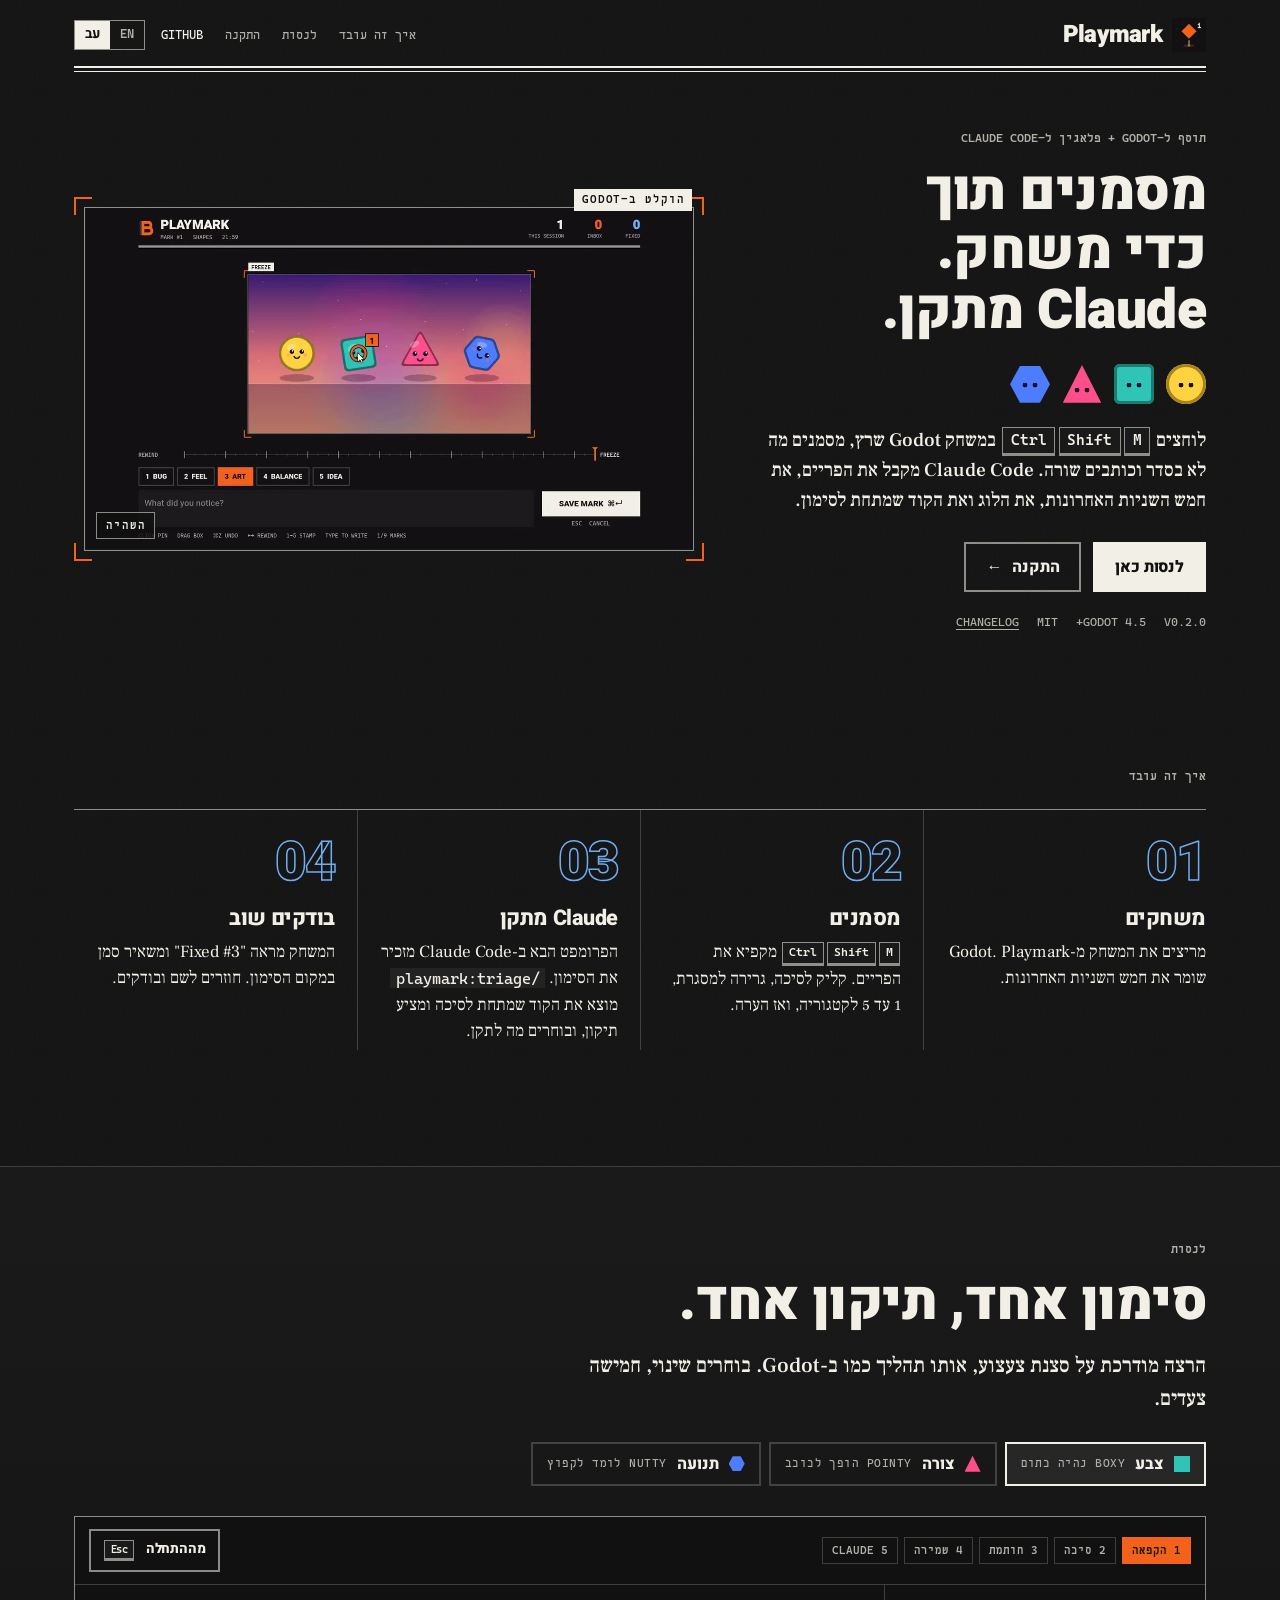
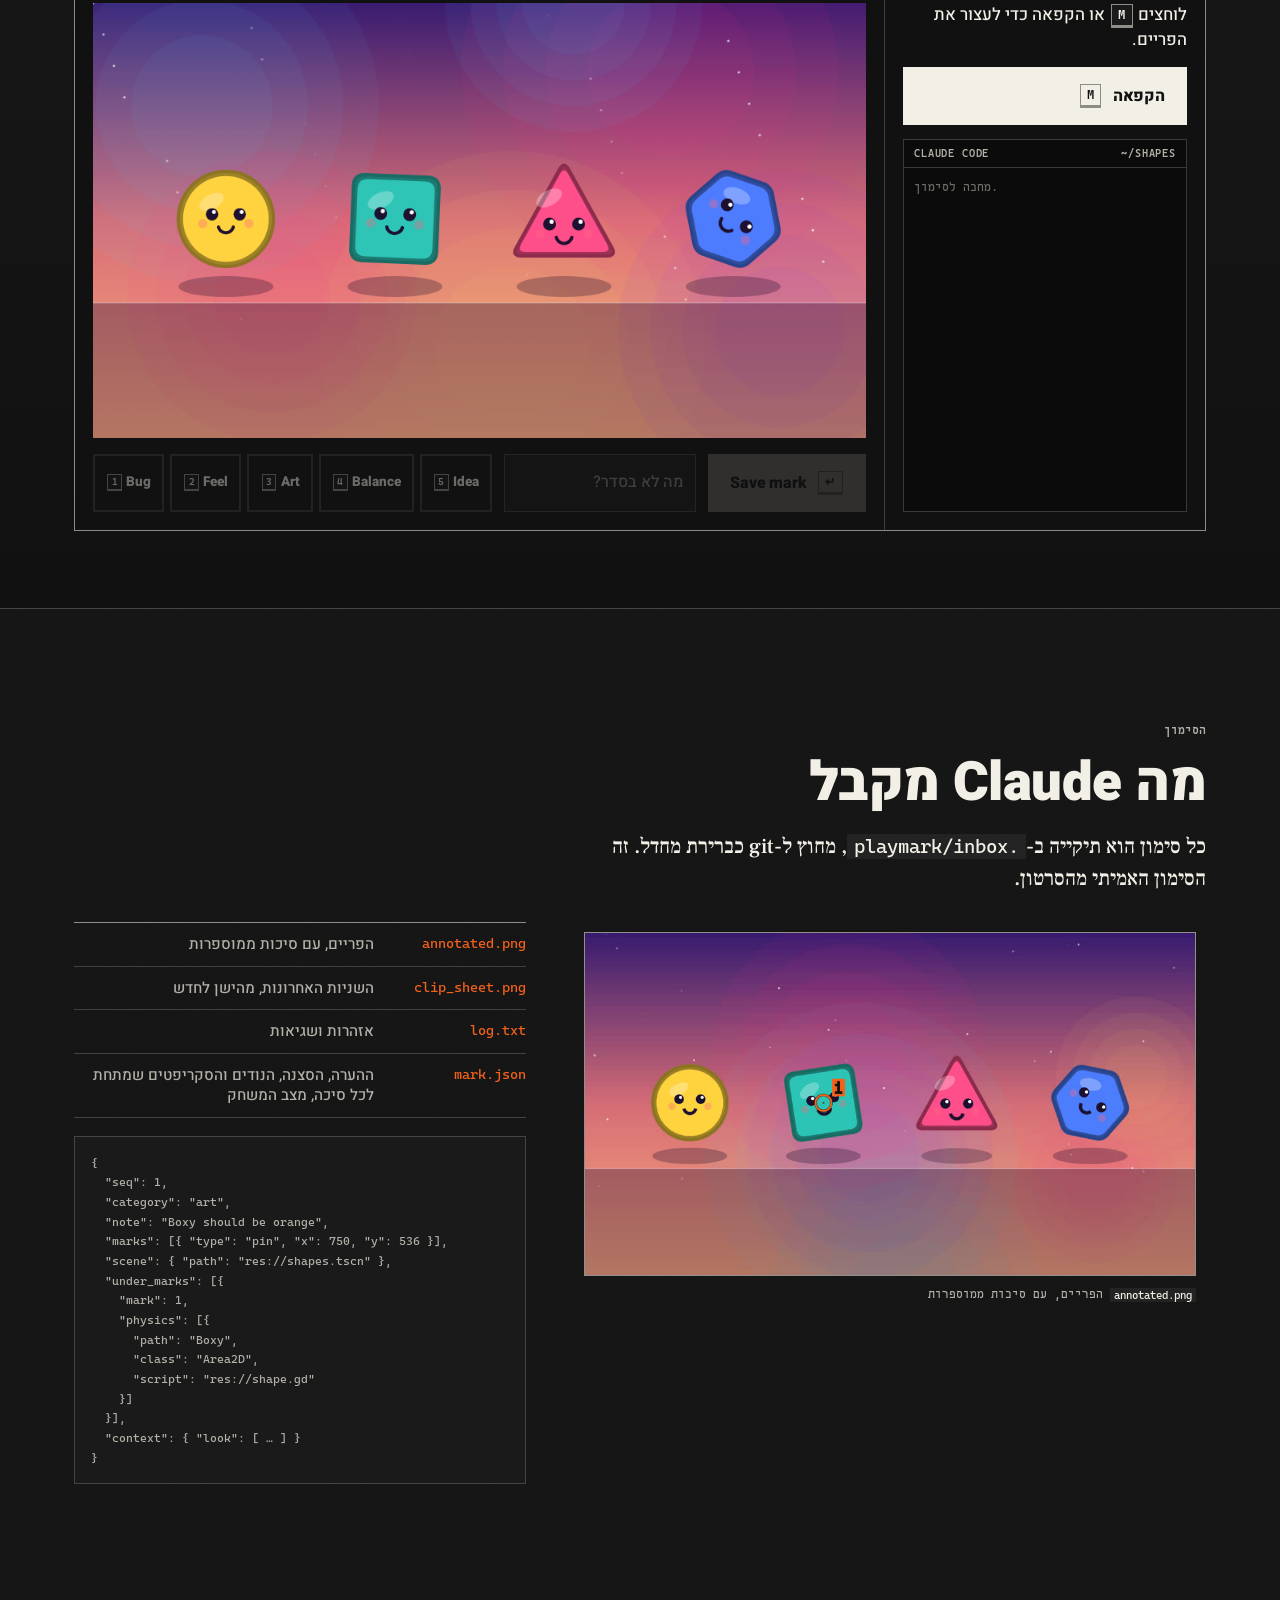
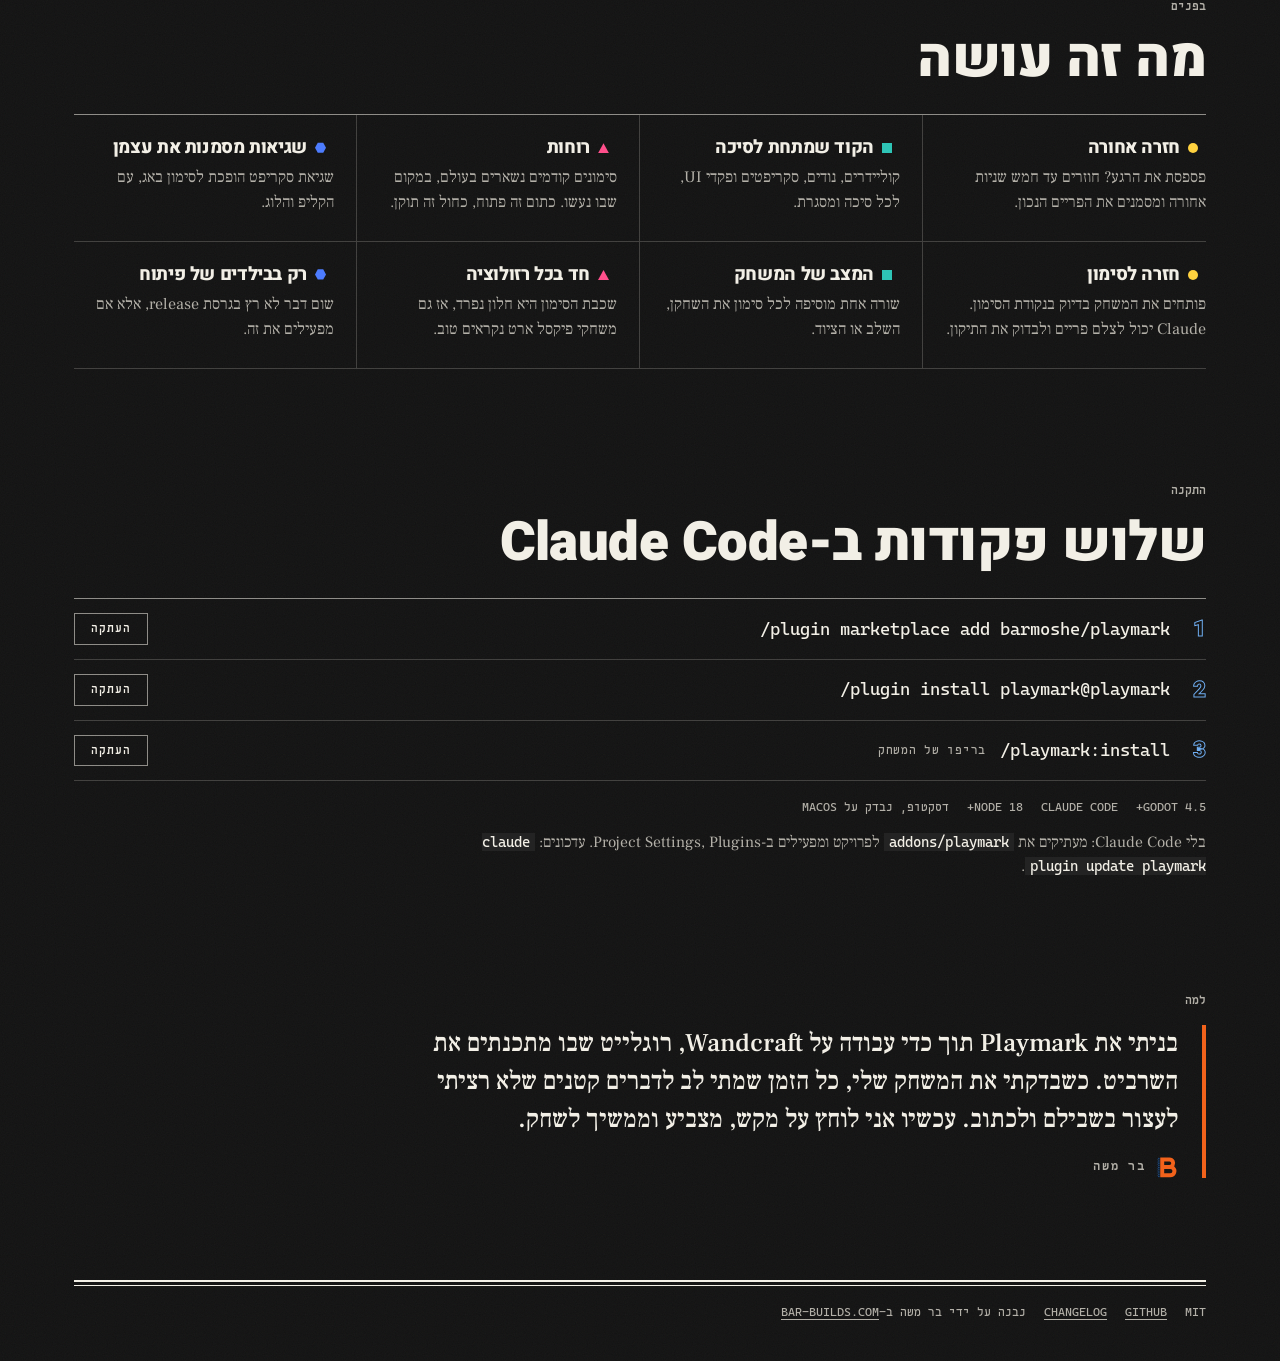
==== commit 4b333ccb: "EN | עב language toggle on every screen size; remembers the choice, Hebrew browsers land on /he firs" ====
--- a/he/index.html
+++ b/he/index.html
@@ -36,8 +36,11 @@
       <a href="#try">לנסות</a>
       <a href="#install">התקנה</a>
       <a class="gh" href="https://github.com/barmoshe/playmark">GitHub <span class="stars" data-stars hidden></span></a>
-      <a class="lang" href="/" hreflang="en" lang="en">English</a>
     </nav>
+    <div class="lang-toggle" role="group" aria-label="שפה">
+      <a href="/" hreflang="en" lang="en" data-lang="en">EN</a>
+      <a href="/he" hreflang="he" lang="he" data-lang="he" aria-current="page">עב</a>
+    </div>
   </div>
   <div class="wrap"><div class="double-rule" aria-hidden="true"></div></div>
 </header>
--- a/styles.css
+++ b/styles.css
@@ -362,10 +362,13 @@
 
 .sr-only { position: absolute; width: 1px; height: 1px; padding: 0; margin: -1px; overflow: hidden; clip: rect(0 0 0 0); white-space: nowrap; border: 0; }
 
-/* Language switch */
-.lang { font: 600 0.78rem/1 var(--mono); letter-spacing: 0.04em; color: var(--paper); text-decoration: none; border: 1px solid var(--rule-strong); padding: 6px 8px; }
-.lang:hover { border-color: var(--paper); }
-@media (max-width: 720px) { nav .lang { display: inline-block; } }
+/* Language toggle: EN | עב, on every screen size */
+.masthead-row nav { margin-inline-start: auto; }
+.lang-toggle { display: inline-flex; border: 1px solid var(--rule-strong); flex: none; }
+.lang-toggle a { font: 700 0.78rem/1 var(--mono); color: var(--paper-2); text-decoration: none; padding: 7px 10px; }
+.lang-toggle a[lang="he"] { font-family: var(--display); font-size: 0.85rem; }
+.lang-toggle a:hover { color: var(--paper); }
+.lang-toggle a[aria-current="page"] { background: var(--paper); color: var(--ink); }
 
 /* Hebrew: right to left around the page; the game, code and terminal stay left to right. */
 [dir="rtl"] body { font-family: "Frank Ruhl Libre", Georgia, serif; }
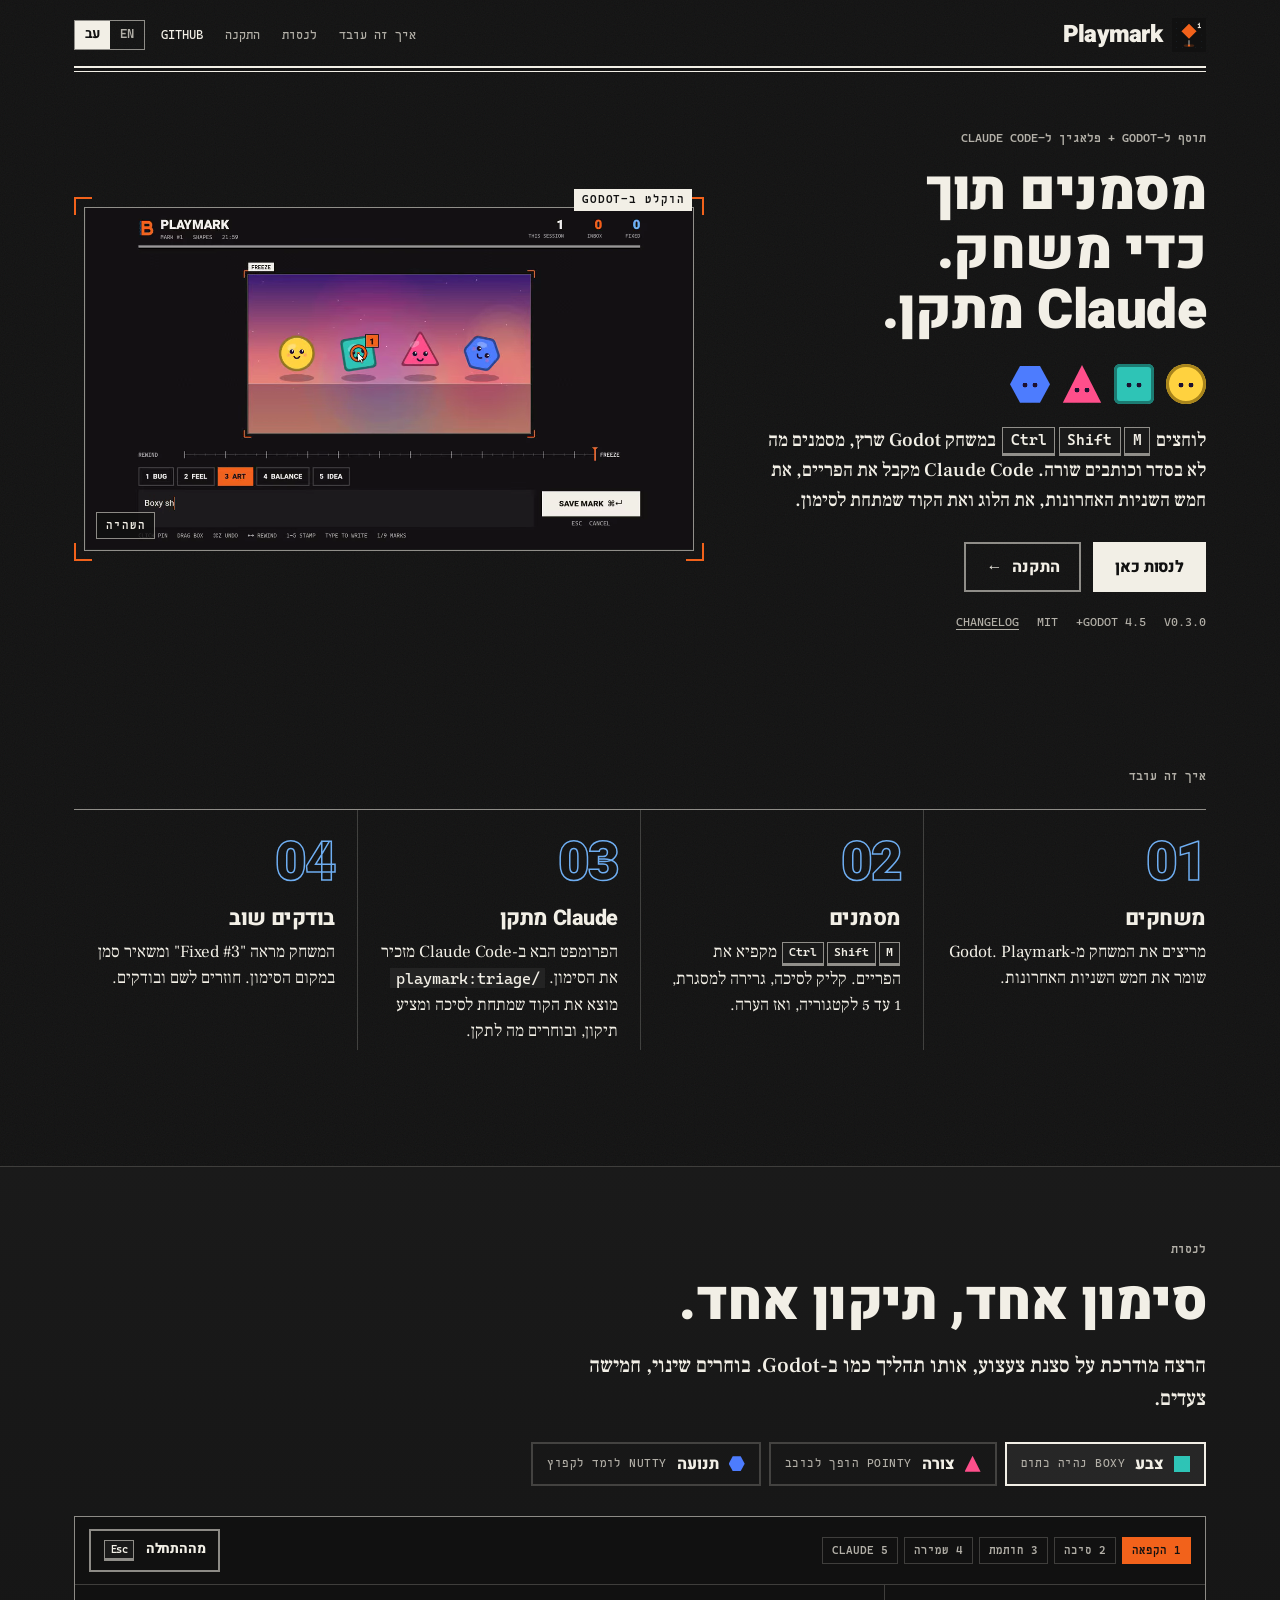
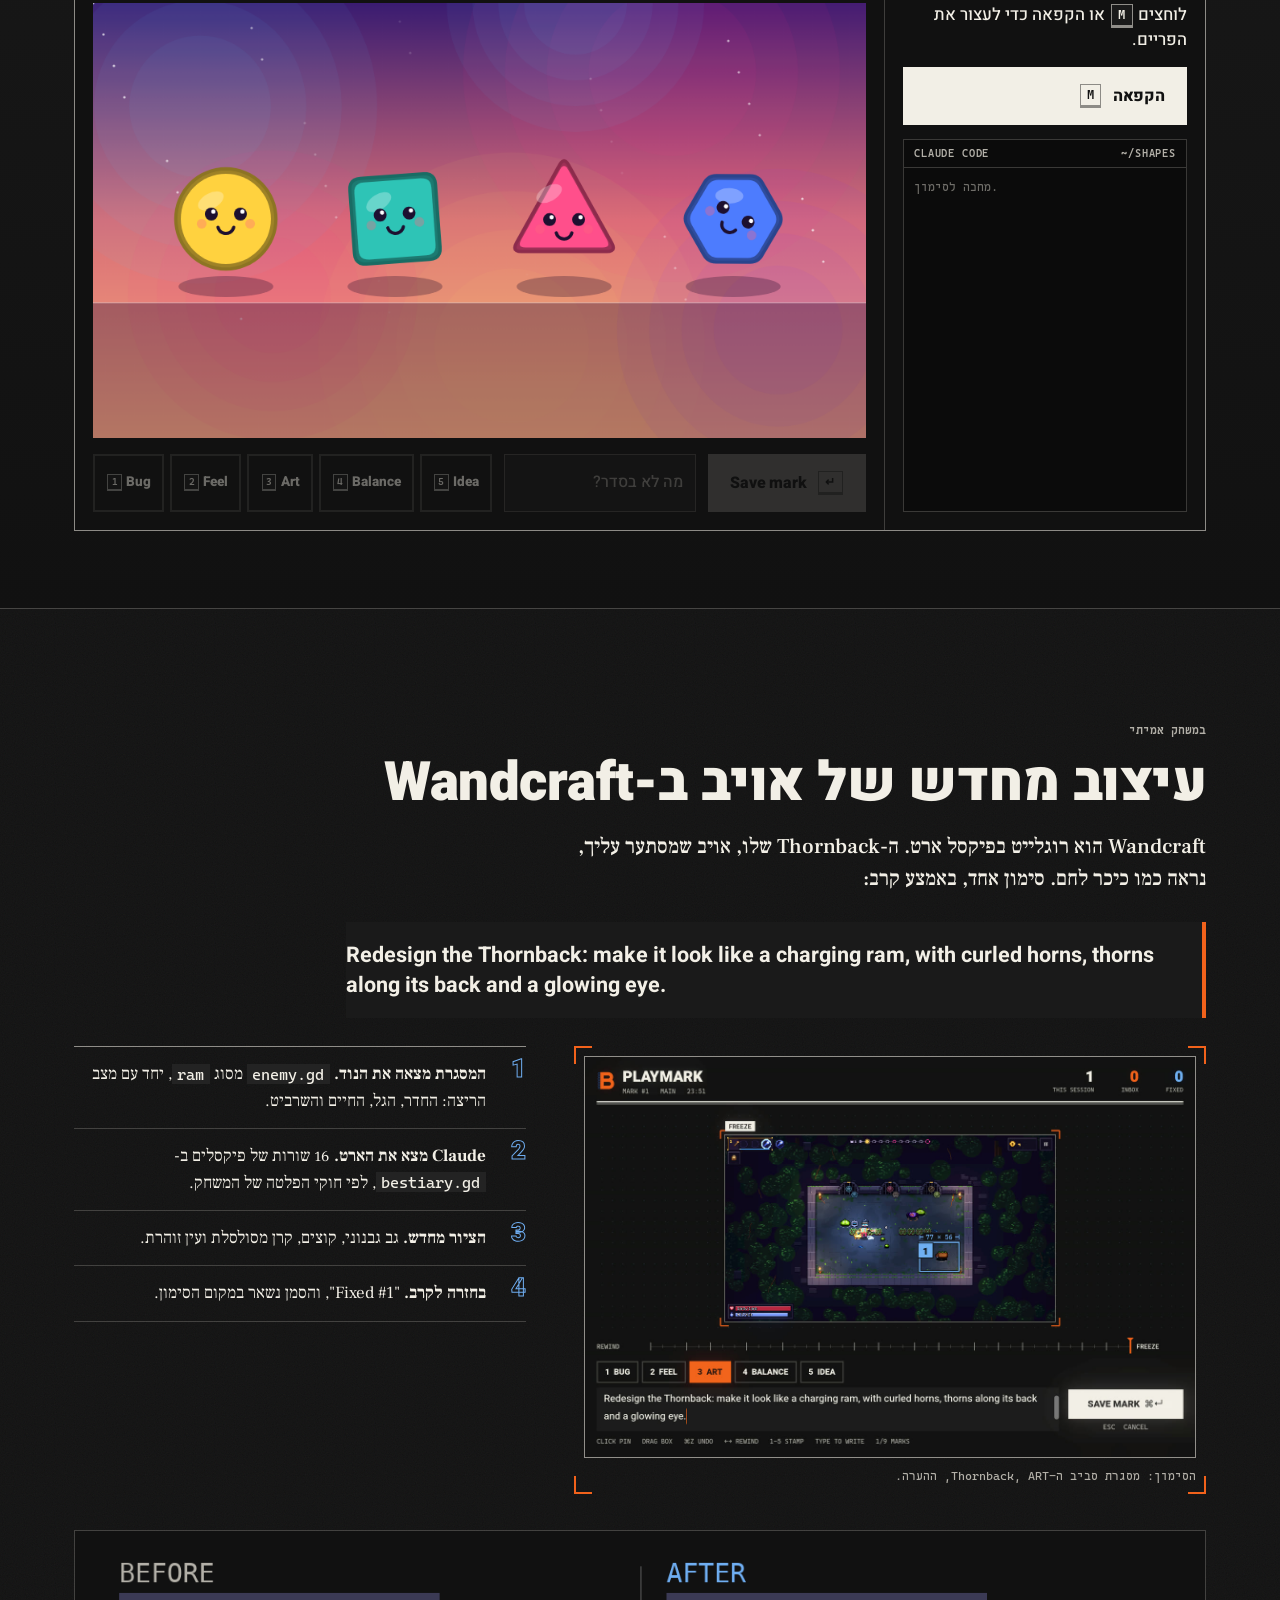
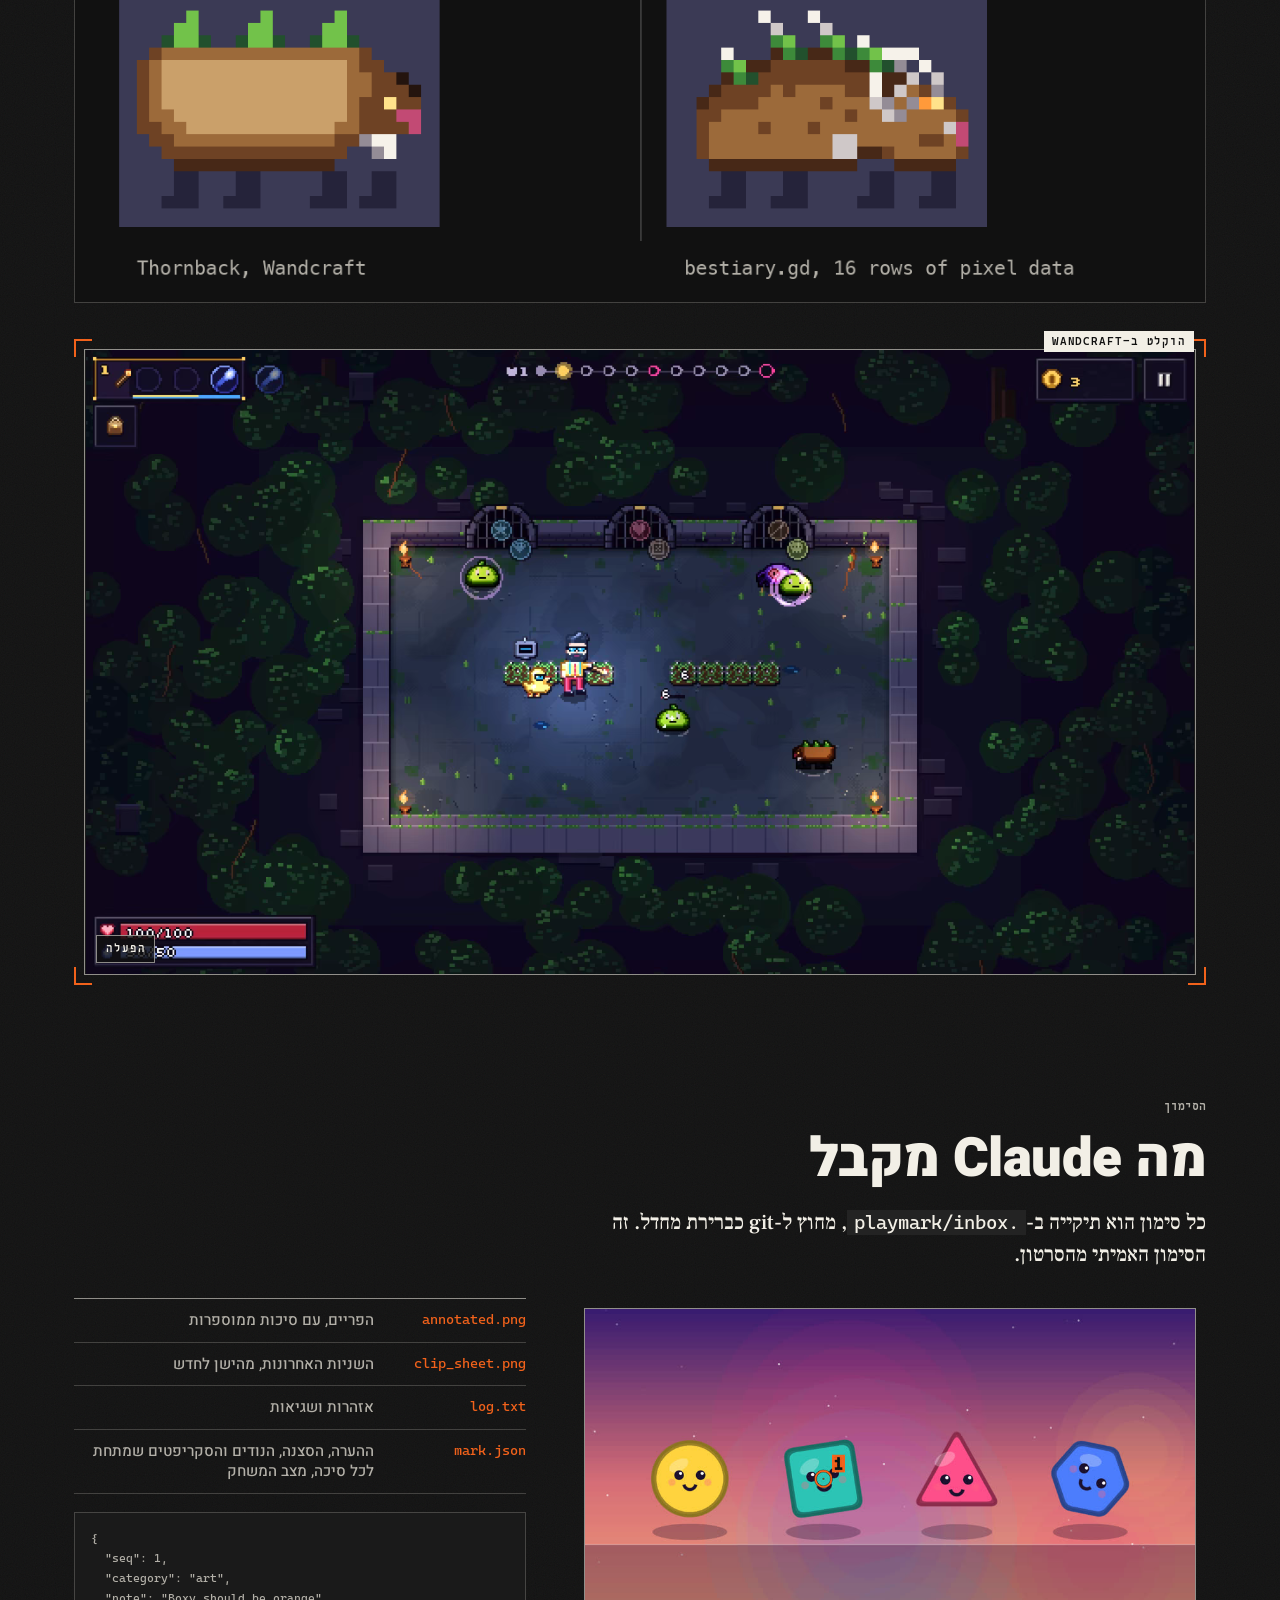
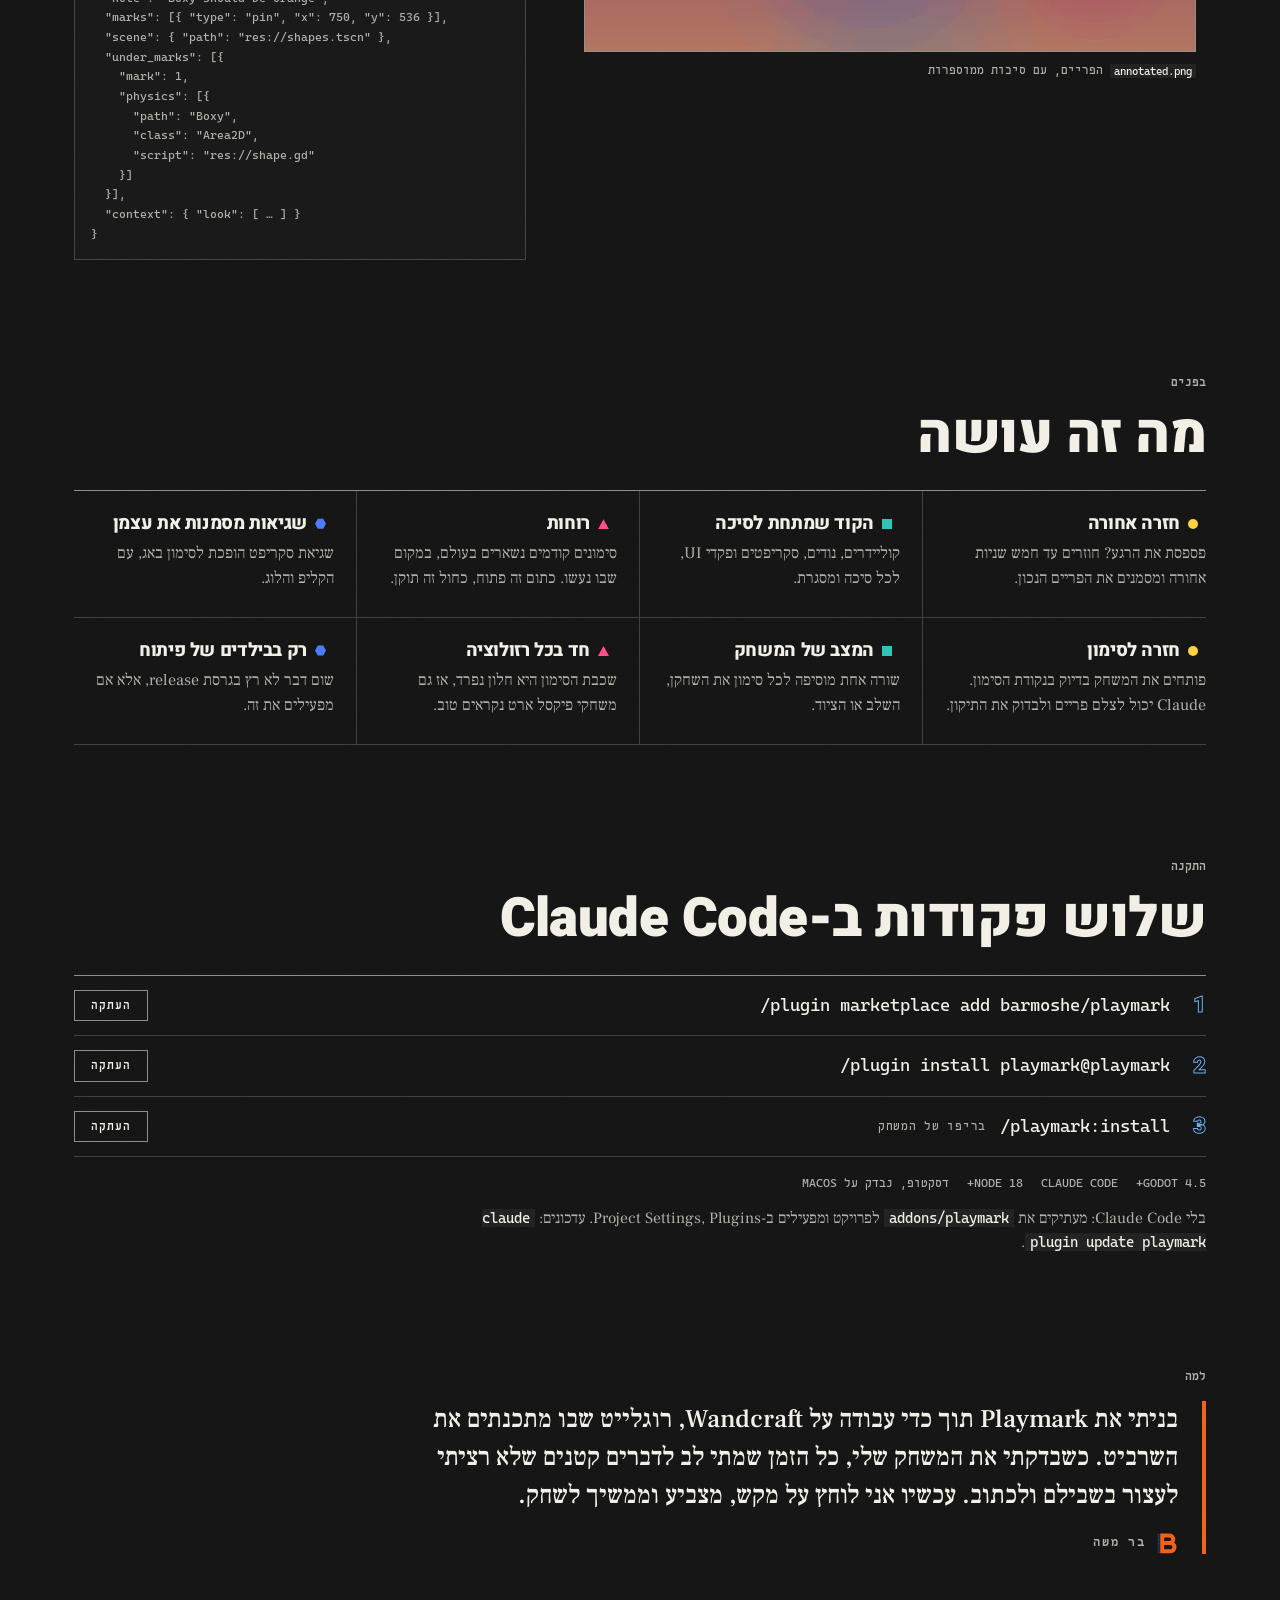
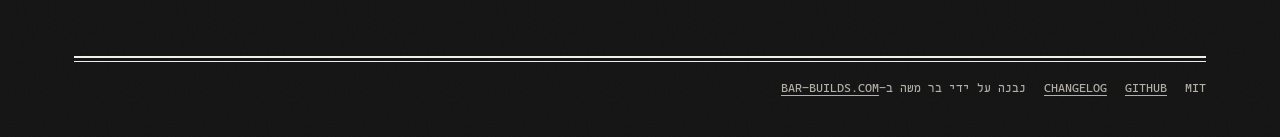
==== commit 404dc460: "The real Wandcraft example goes live (both languages); the version follows the latest release Co-Aut" ====
--- a/he/index.html
+++ b/he/index.html
@@ -62,7 +62,7 @@
           <a class="btn primary" href="#try">לנסות כאן</a>
           <a class="btn" href="#install">התקנה <span aria-hidden="true">←</span></a>
         </div>
-        <p class="meta"><span>v0.2.0</span><span>Godot 4.5+</span><span>MIT</span><a href="https://github.com/barmoshe/playmark/blob/main/CHANGELOG.md">Changelog</a></p>
+        <p class="meta"><span data-version>v0.3.0</span><span>Godot 4.5+</span><span>MIT</span><a href="https://github.com/barmoshe/playmark/blob/main/CHANGELOG.md">Changelog</a></p>
       </div>
       <figure class="frame hero-video">
         <span class="tag">הוקלט ב-Godot</span>
@@ -162,7 +162,7 @@
     </div>
   </section>
 
-  <section class="real wrap" aria-labelledby="real-title" hidden>
+  <section class="real wrap" aria-labelledby="real-title">
     <p class="kicker">במשחק אמיתי</p>
     <h2 id="real-title">עיצוב מחדש של אויב ב-Wandcraft</h2>
     <p class="deck narrow">Wandcraft הוא רוגלייט בפיקסל ארט. ה-Thornback שלו, אויב שמסתער עליך, נראה כמו כיכר לחם. סימון אחד, באמצע קרב:</p>
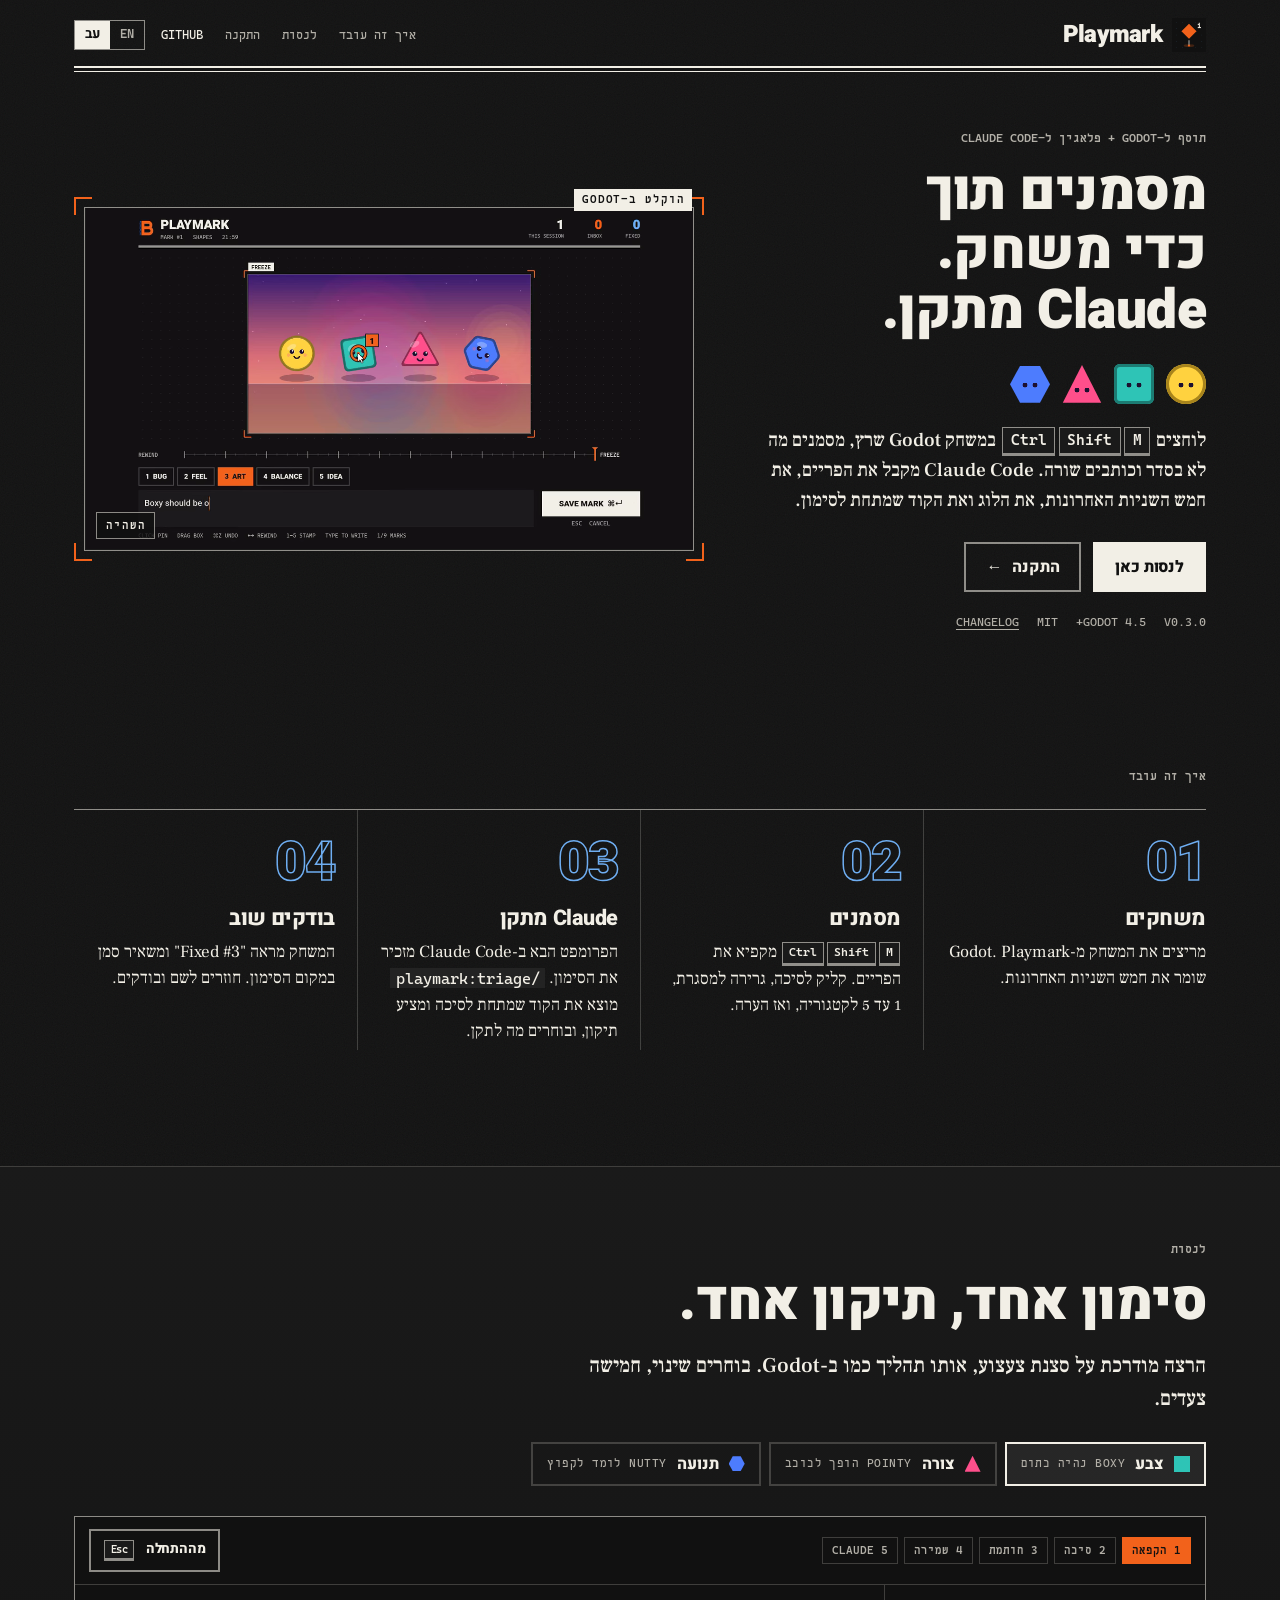
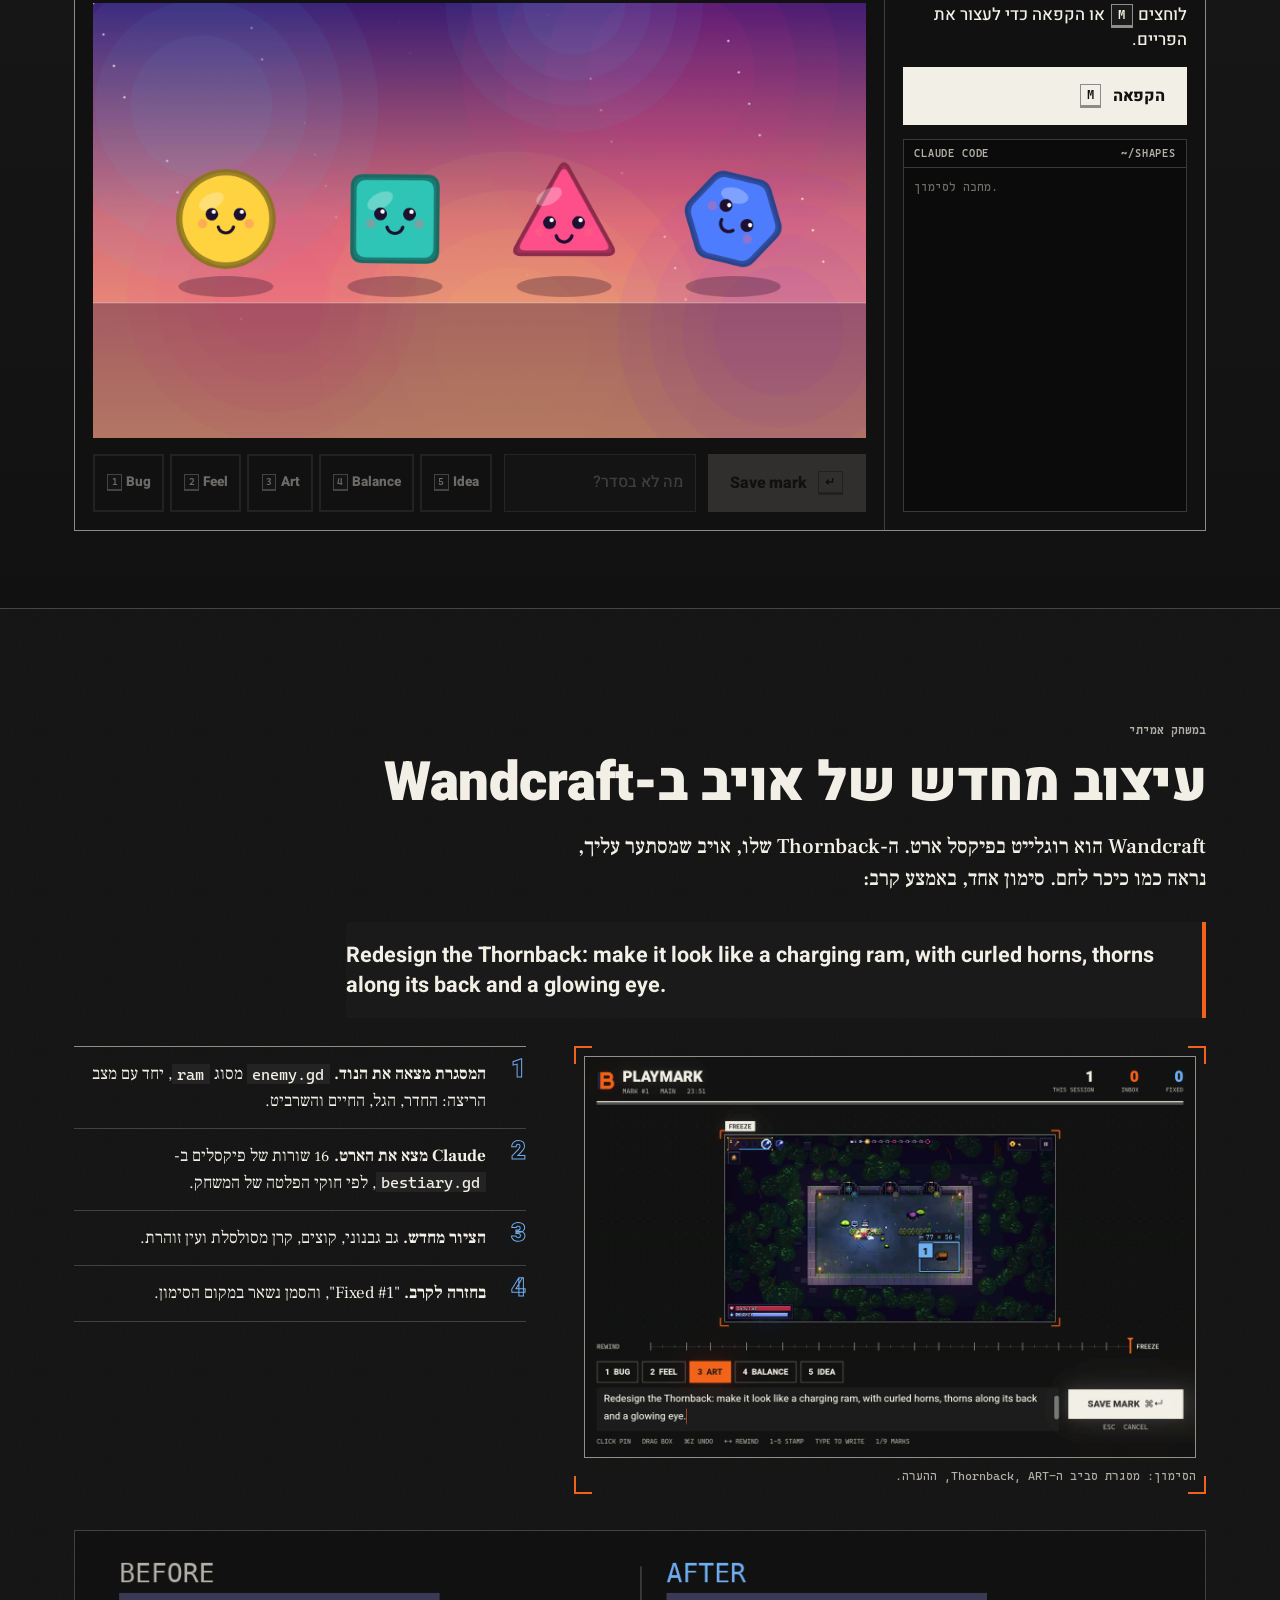
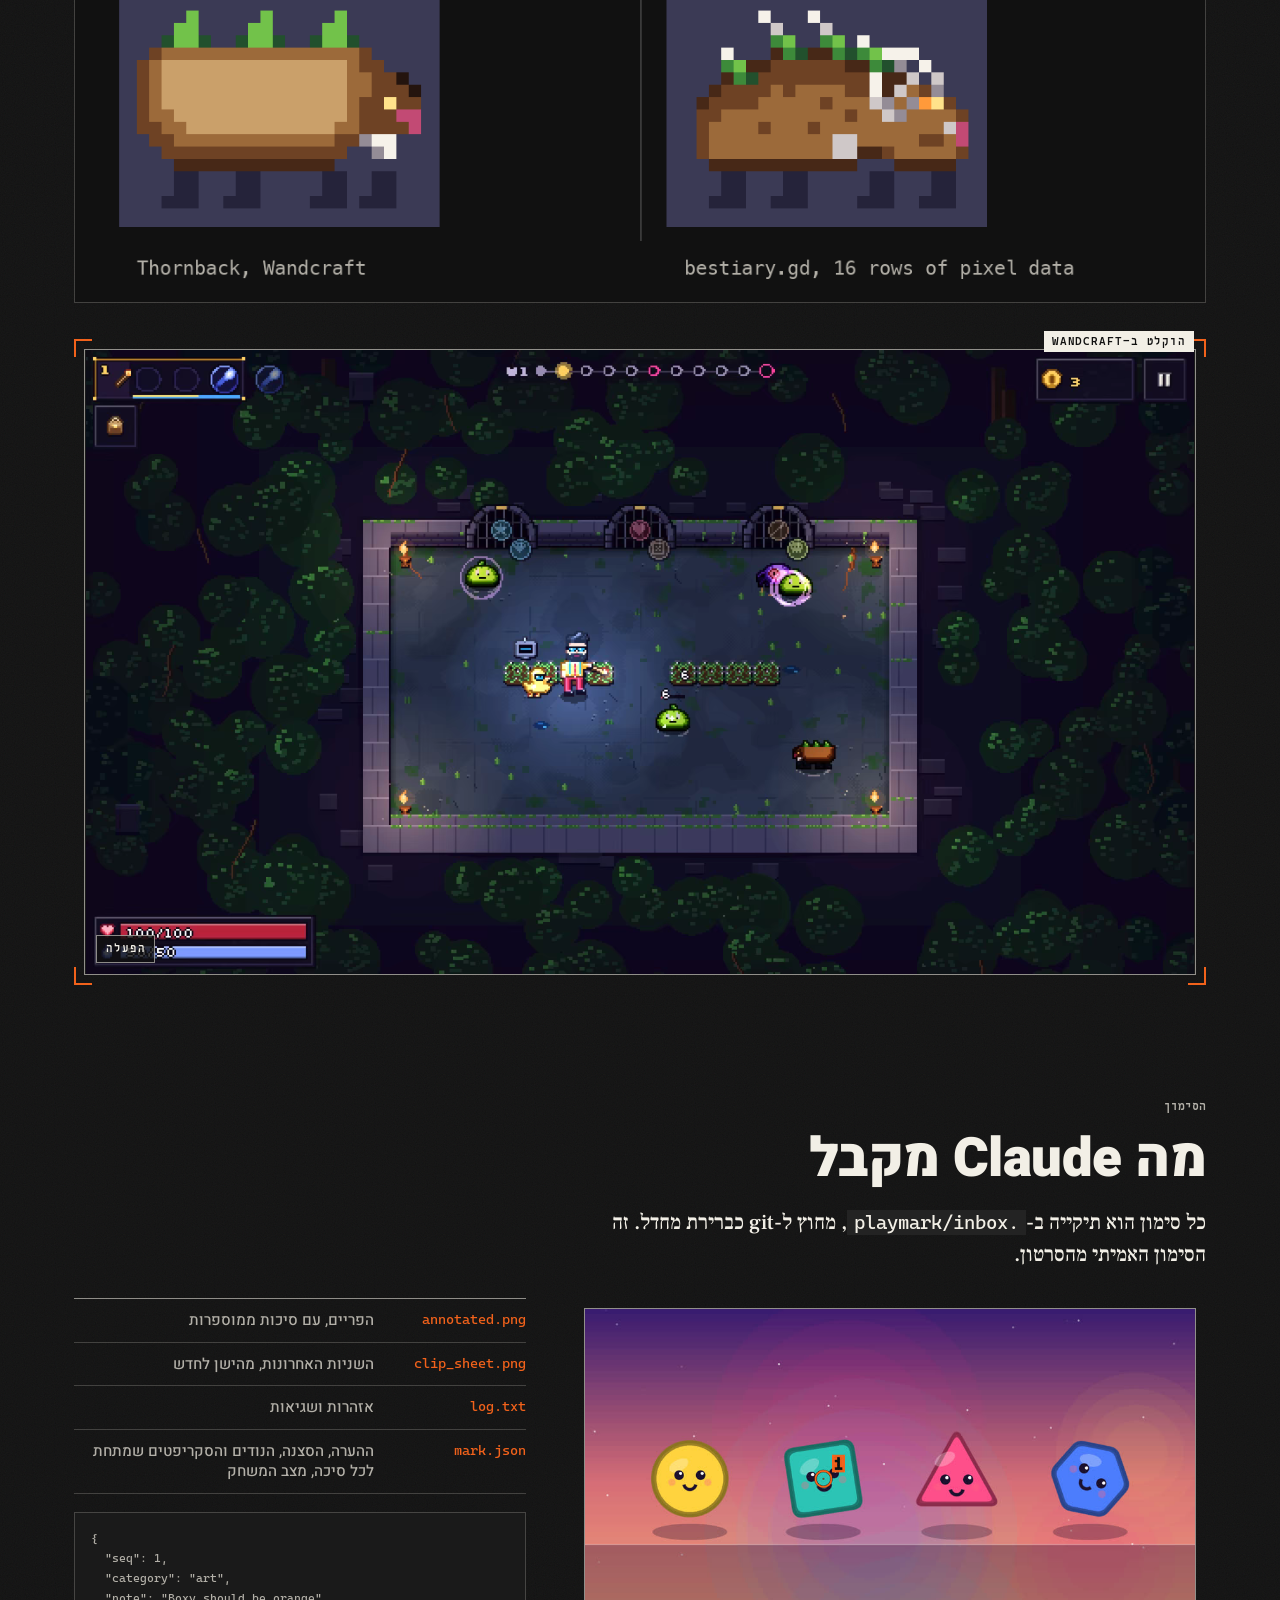
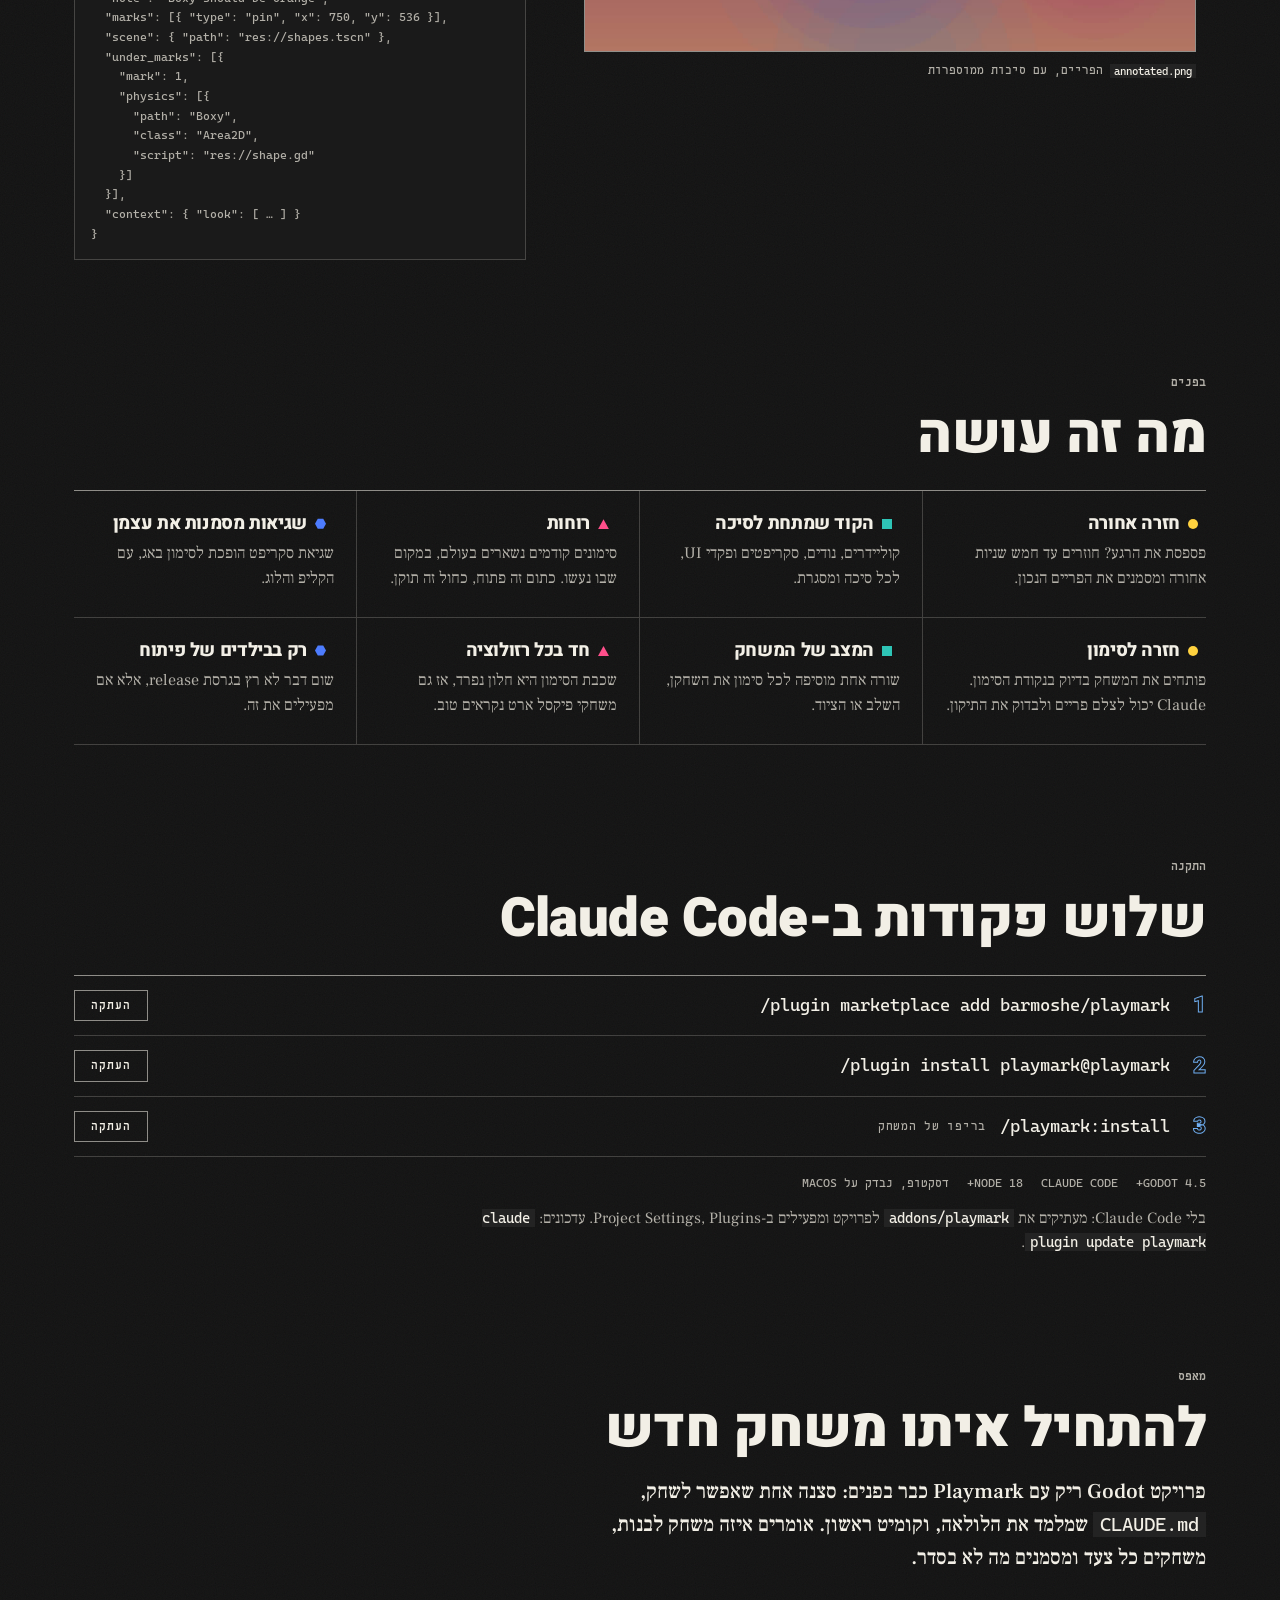
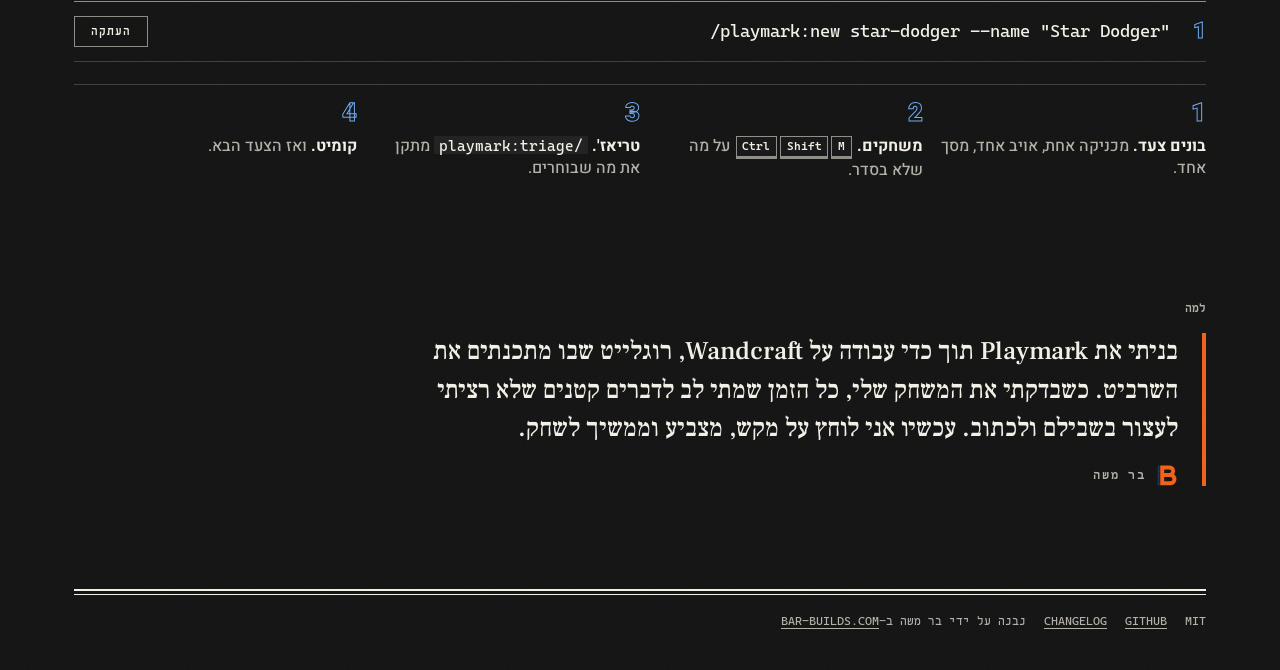
==== commit da2c3616: "Start a new game section (EN and HE): /playmark:new and the loop Co-Authored-By: Claude Opus 5.5 <no" ====
--- a/he/index.html
+++ b/he/index.html
@@ -258,6 +258,21 @@
     <p class="small-print">בלי Claude Code: מעתיקים את <code>addons/playmark</code> לפרויקט ומפעילים ב-Project Settings, Plugins. עדכונים: <code>claude plugin update playmark</code>.</p>
   </section>
 
+  <section class="newgame wrap" id="new" aria-labelledby="new-title">
+    <p class="kicker">מאפס</p>
+    <h2 id="new-title">להתחיל איתו משחק חדש</h2>
+    <p class="deck narrow">פרויקט Godot ריק עם Playmark כבר בפנים: סצנה אחת שאפשר לשחק, <code>CLAUDE.md</code> שמלמד את הלולאה, וקומיט ראשון. אומרים איזה משחק לבנות, משחקים כל צעד ומסמנים מה לא בסדר.</p>
+    <ol class="cmds">
+      <li><code data-cmd>/playmark:new star-dodger --name "Star Dodger"</code><button type="button" class="copy" data-copy>העתקה</button></li>
+    </ol>
+    <ol class="loop-steps">
+      <li><strong>בונים צעד.</strong> מכניקה אחת, אויב אחד, מסך אחד.</li>
+      <li><strong>משחקים.</strong> <span dir="ltr"><kbd>Ctrl</kbd><kbd>Shift</kbd><kbd>M</kbd></span> על מה שלא בסדר.</li>
+      <li><strong>טריאז'.</strong> <code>/playmark:triage</code> מתקן את מה שבוחרים.</li>
+      <li><strong>קומיט.</strong> ואז הצעד הבא.</li>
+    </ol>
+  </section>
+
   <section class="why wrap" aria-labelledby="why-title">
     <h2 id="why-title" class="kicker">למה</h2>
     <blockquote>
--- a/styles.css
+++ b/styles.css
@@ -400,3 +400,12 @@
   [dir="rtl"] .steps li:nth-child(n) { padding: 22px 0; border-left: 0; }
   [dir="rtl"] .feature-grid li:nth-child(n) { padding: 20px 0; border-right: 0; }
 }
+
+/* Start a new game */
+.loop-steps { list-style: none; counter-reset: ls; margin: 22px 0 0; padding: 0; display: grid; grid-template-columns: repeat(4, 1fr); gap: 0; border-top: 1px solid var(--rule); }
+.loop-steps li { counter-increment: ls; padding: 16px 18px 6px 0; font: 500 1rem/1.4 var(--display); color: var(--paper-2); }
+.loop-steps li::before { content: counter(ls); display: block; font: 900 1.6rem/1 var(--display); color: transparent; -webkit-text-stroke: 1px var(--blue); margin-bottom: 8px; }
+.loop-steps strong { color: var(--paper); }
+.loop-steps kbd { font-size: 0.72em; }
+@media (max-width: 760px) { .loop-steps { grid-template-columns: 1fr 1fr; } }
+[dir="rtl"] .loop-steps li { padding: 16px 0 6px 18px; }
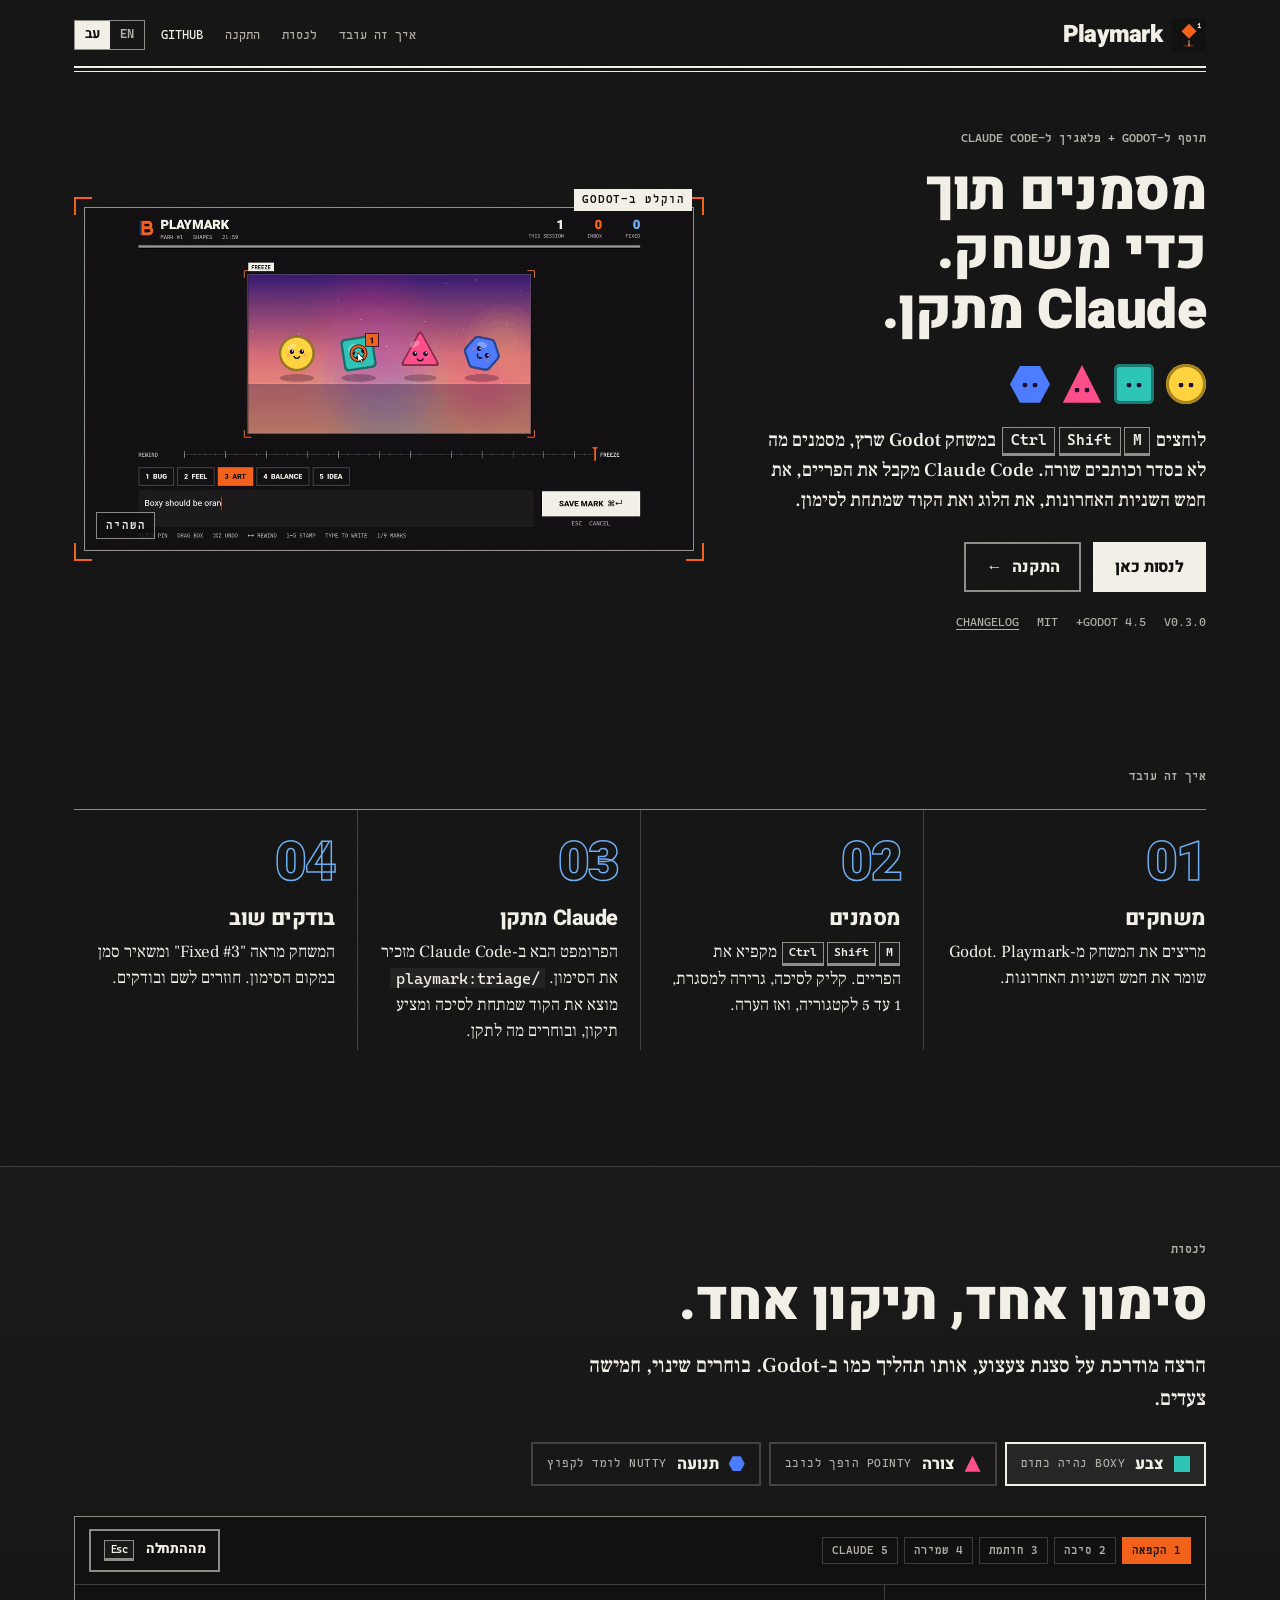
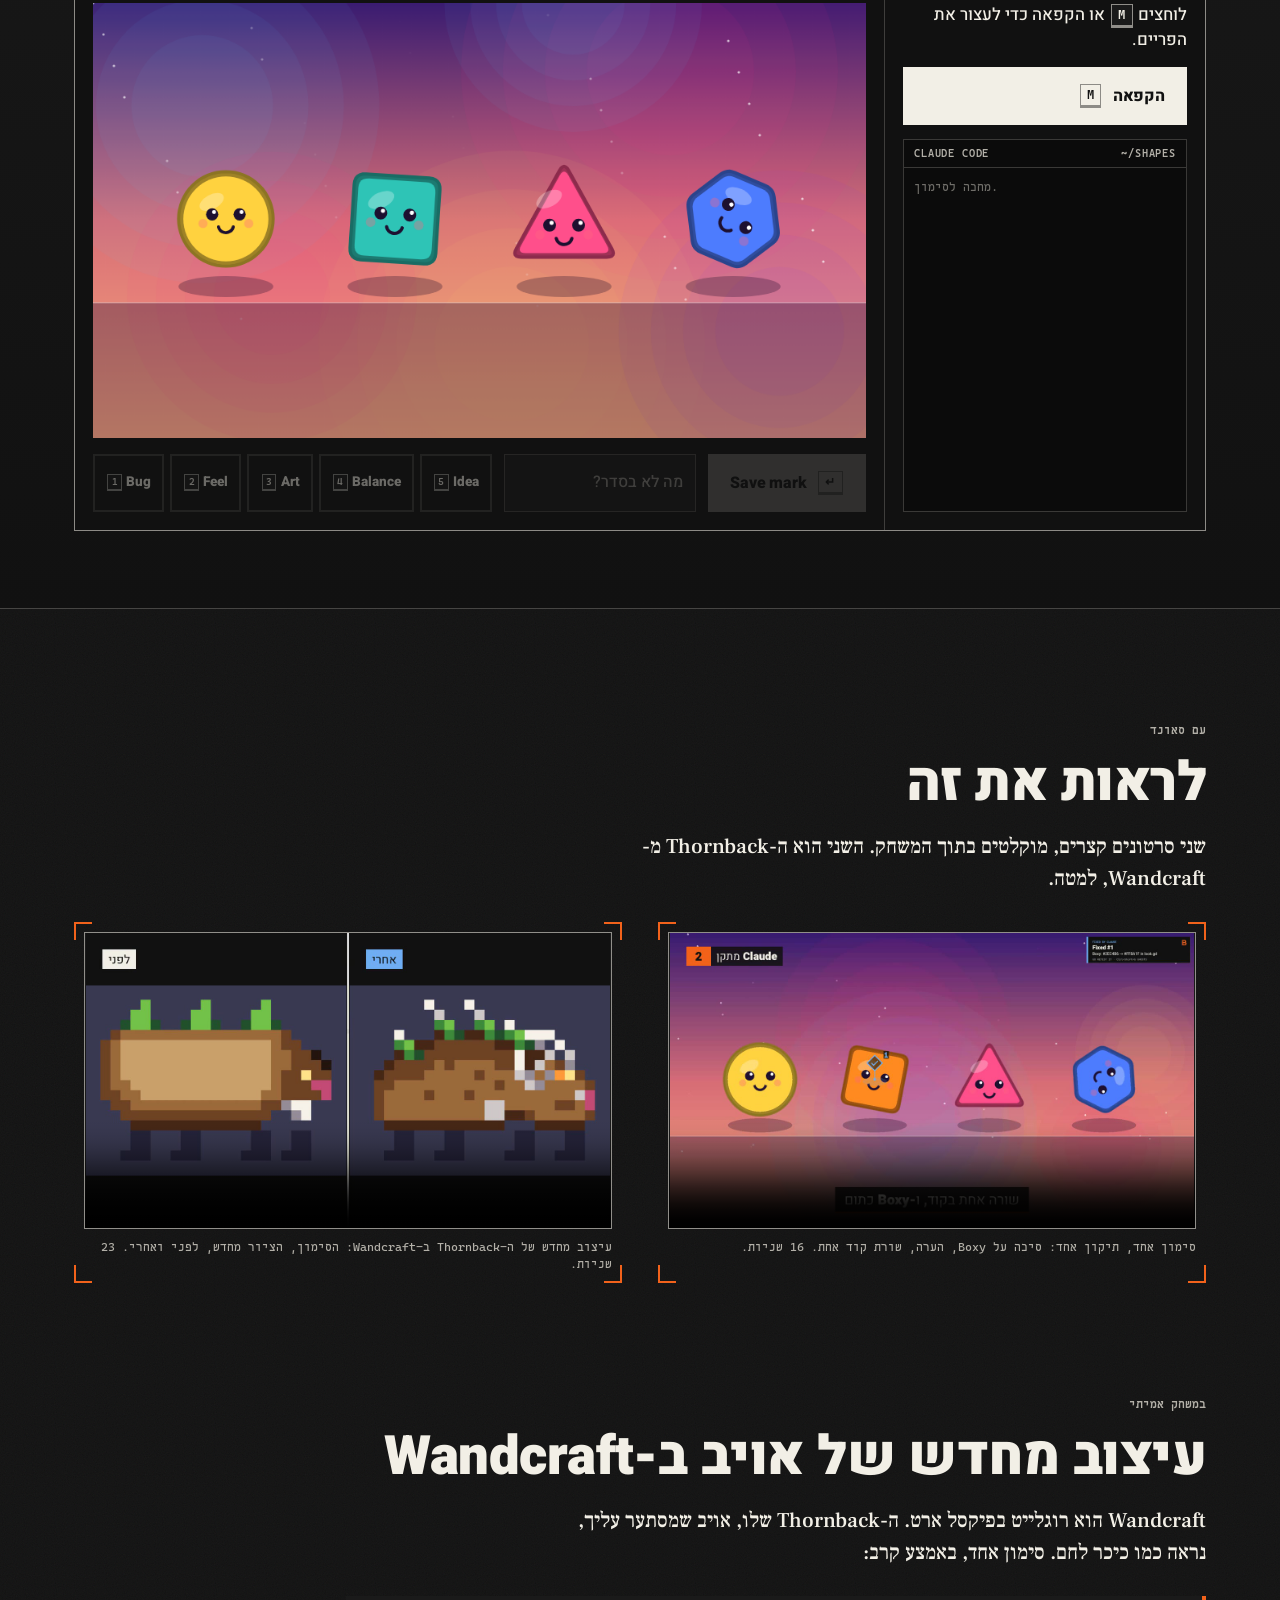
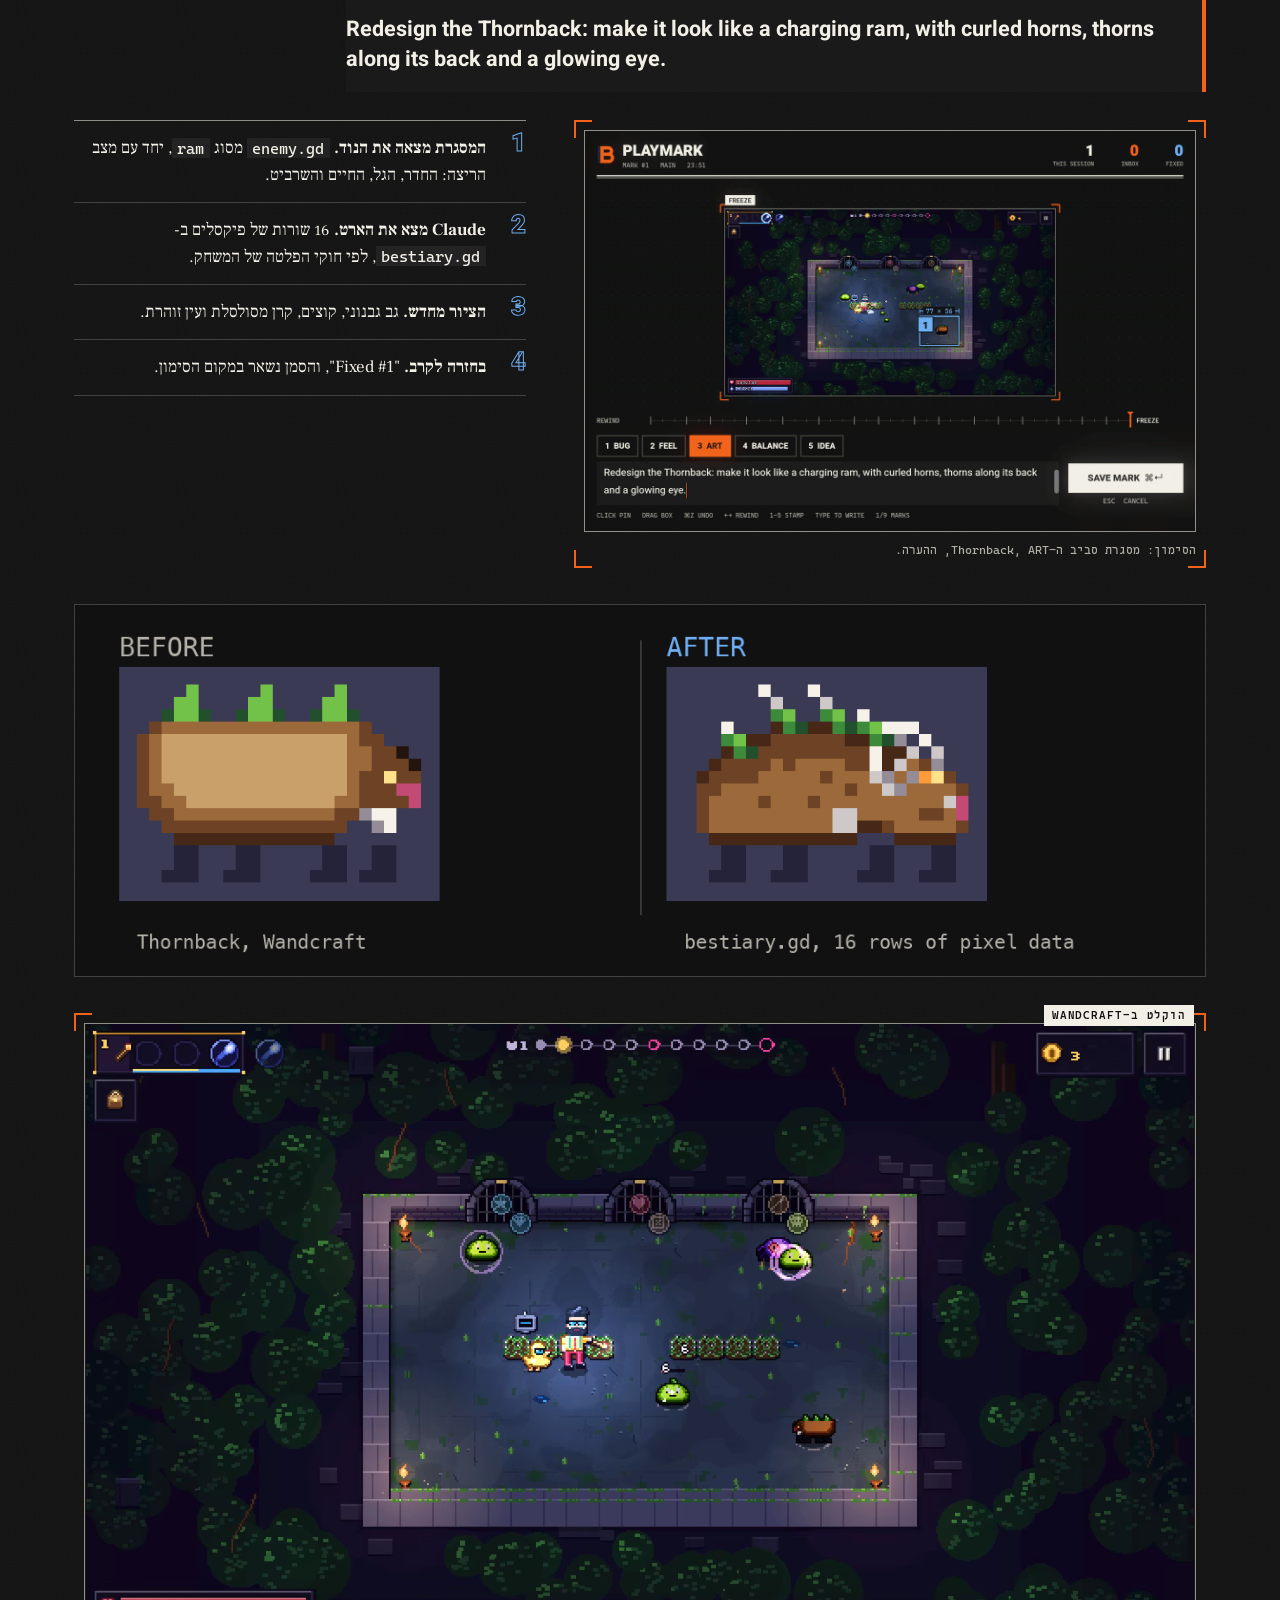
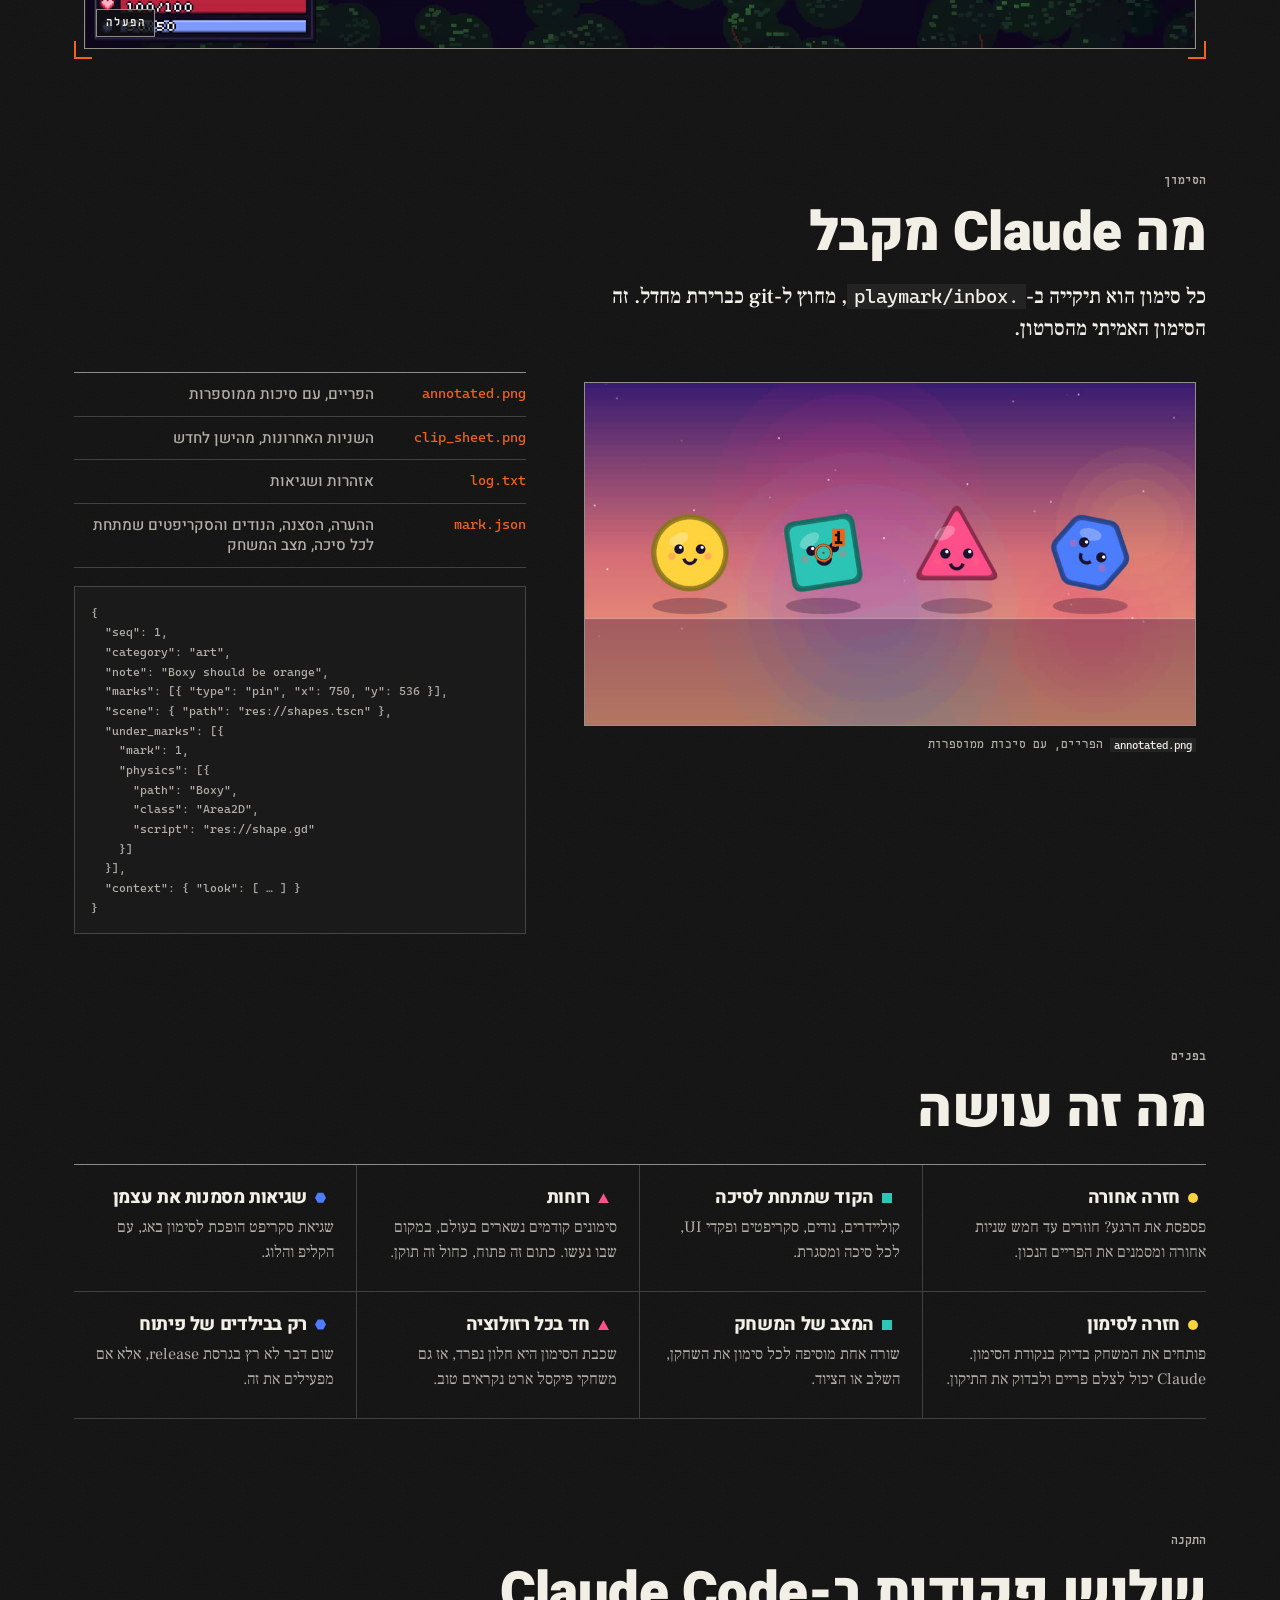
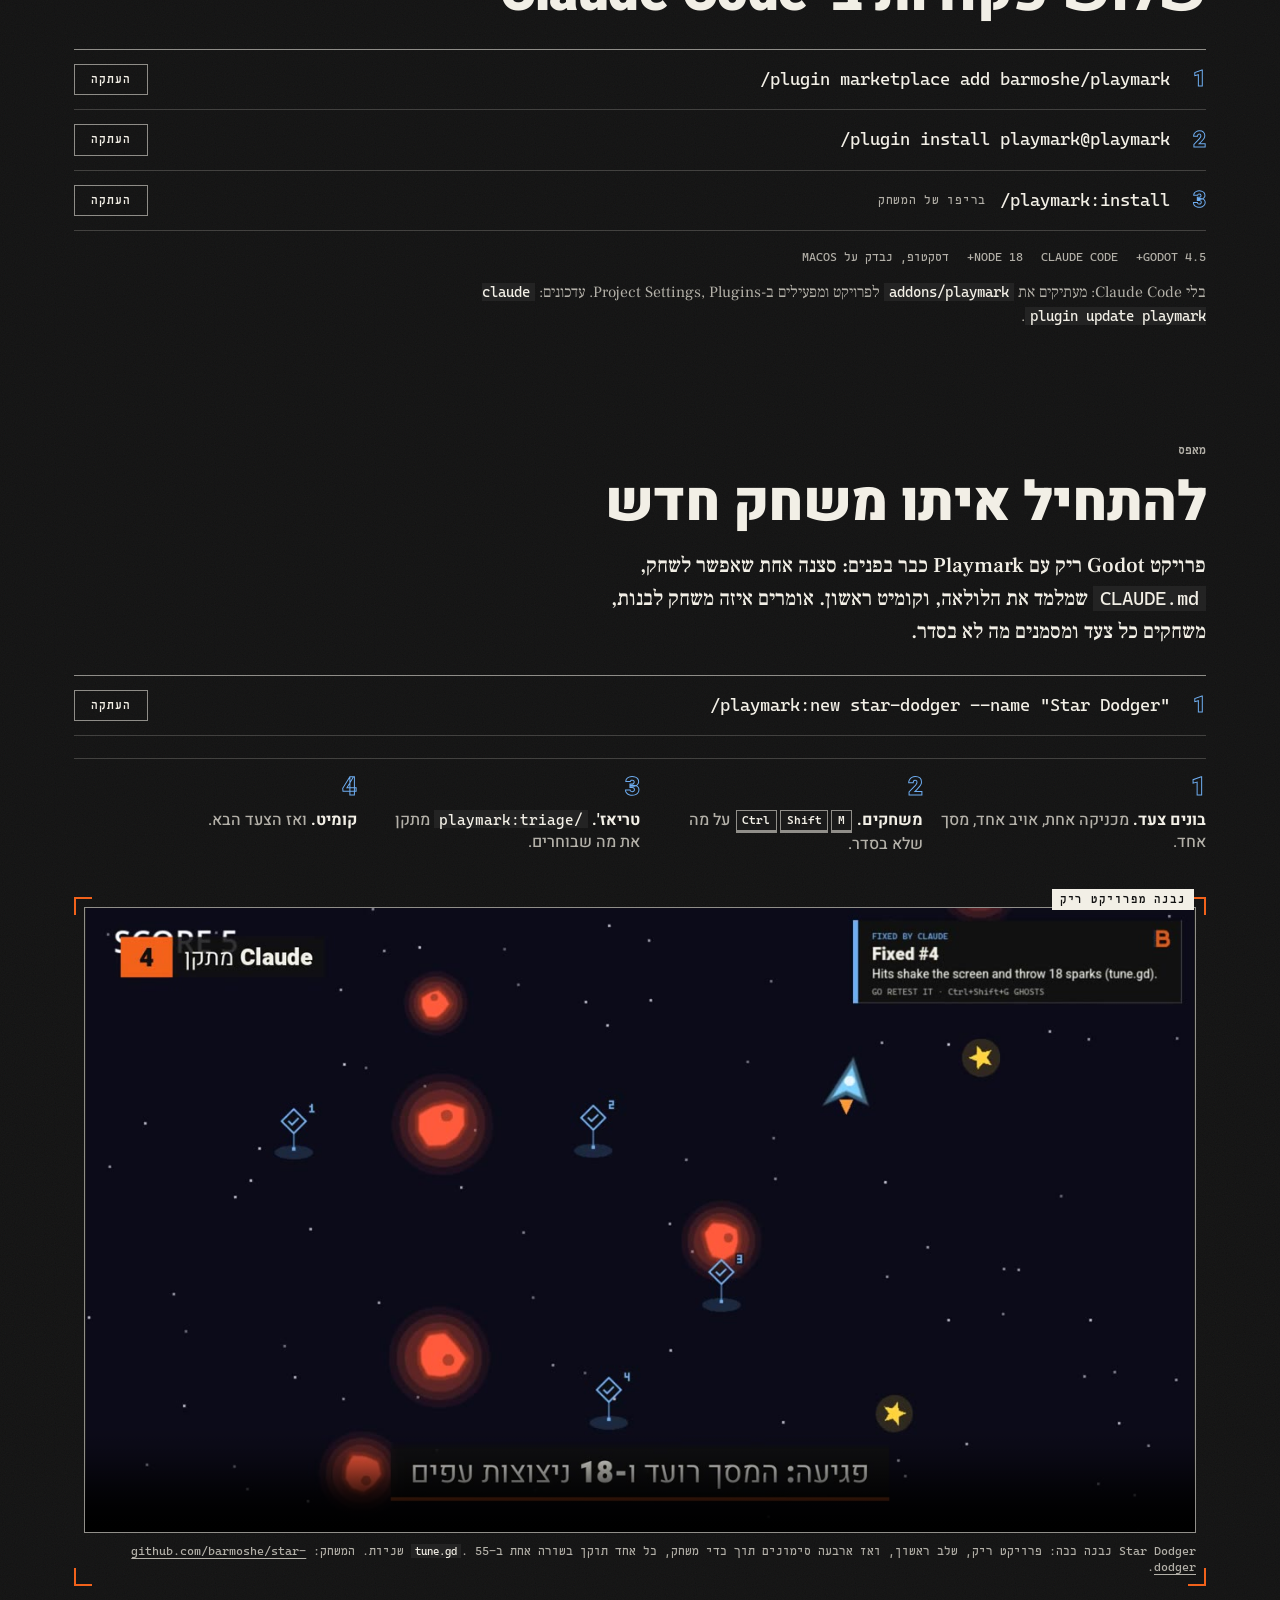
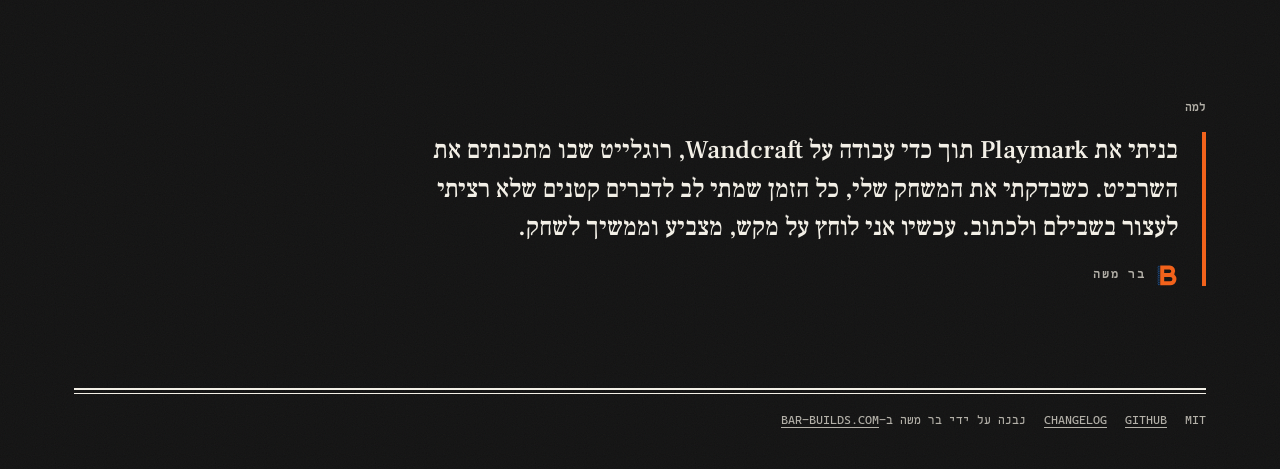
==== commit 7ce04582: "Videos with sound (EN and HE): Watch it, with the color mark and the Thornback; Star Dodger built fr" ====
--- a/he/index.html
+++ b/he/index.html
@@ -162,6 +162,31 @@
     </div>
   </section>
 
+  <!-- Watch it -->
+  <section class="watch wrap" id="watch" aria-labelledby="watch-title">
+    <p class="kicker">עם סאונד</p>
+    <h2 id="watch-title">לראות את זה</h2>
+    <p class="deck narrow">שני סרטונים קצרים, מוקלטים בתוך המשחק. השני הוא ה-Thornback מ-Wandcraft, למטה.</p>
+    <div class="watch-grid">
+      <figure class="frame watch-video">
+        <video controls playsinline preload="none" width="1920" height="1080" poster="/media/watch-color-he-poster.jpg" aria-describedby="watch-1-desc">
+          <source src="/media/watch-color-he.mp4" type="video/mp4">
+        </video>
+        <p class="sr-only" id="watch-1-desc">סרטון: סיכה על Boxy בחלון של Playmark עם ההערה, ואז Claude משנה שורה אחת ו-Boxy נהיה כתום</p>
+        <i class="crop tl"></i><i class="crop tr"></i><i class="crop bl"></i><i class="crop br"></i>
+        <figcaption>סימון אחד, תיקון אחד: סיכה על Boxy, הערה, שורת קוד אחת. 16 שניות.</figcaption>
+      </figure>
+      <figure class="frame watch-video">
+        <video controls playsinline preload="none" width="1920" height="1080" poster="/media/watch-thornback-he-poster.jpg" aria-describedby="watch-2-desc">
+          <source src="/media/watch-thornback-he.mp4" type="video/mp4">
+        </video>
+        <p class="sr-only" id="watch-2-desc">סרטון: קופסה סביב ה-Thornback בקרב ב-Wandcraft עם בקשה לאיל מסתער, ואז ה-Thornback המצויר מחדש ולפני ואחרי</p>
+        <i class="crop tl"></i><i class="crop tr"></i><i class="crop bl"></i><i class="crop br"></i>
+        <figcaption>עיצוב מחדש של ה-Thornback ב-Wandcraft: הסימון, הציור מחדש, לפני ואחרי. 23 שניות.</figcaption>
+      </figure>
+    </div>
+  </section>
+
   <section class="real wrap" aria-labelledby="real-title">
     <p class="kicker">במשחק אמיתי</p>
     <h2 id="real-title">עיצוב מחדש של אויב ב-Wandcraft</h2>
@@ -271,6 +296,15 @@
       <li><strong>טריאז'.</strong> <code>/playmark:triage</code> מתקן את מה שבוחרים.</li>
       <li><strong>קומיט.</strong> ואז הצעד הבא.</li>
     </ol>
+    <figure class="frame newgame-video">
+      <span class="tag">נבנה מפרויקט ריק</span>
+      <video controls playsinline preload="none" width="1920" height="1080" poster="/media/star-dodger-he-poster.jpg" aria-describedby="star-dodger-desc">
+        <source src="/media/star-dodger-he.mp4" type="video/mp4">
+      </video>
+      <p class="sr-only" id="star-dodger-desc">סרטון: פרויקט Godot ריק, Star Dodger הראשון שאפשר לשחק, ואז ארבעה סימונים (מטאוריטים אדומים, חללית שמחליקה, מטאוריטים שמאיצים עם הניקוד, רעידה וניצוצות בפגיעה), כל אחד עם התיקון שלו</p>
+      <i class="crop tl"></i><i class="crop tr"></i><i class="crop bl"></i><i class="crop br"></i>
+      <figcaption>Star Dodger נבנה ככה: פרויקט ריק, שלב ראשון, ואז ארבעה סימונים תוך כדי משחק, כל אחד תוקן בשורה אחת ב-<code>tune.gd</code>. 55 שניות. המשחק: <a href="https://github.com/barmoshe/star-dodger">github.com/barmoshe/star-dodger</a>.</figcaption>
+    </figure>
   </section>
 
   <section class="why wrap" aria-labelledby="why-title">
--- a/styles.css
+++ b/styles.css
@@ -409,3 +409,10 @@
 .loop-steps kbd { font-size: 0.72em; }
 @media (max-width: 760px) { .loop-steps { grid-template-columns: 1fr 1fr; } }
 [dir="rtl"] .loop-steps li { padding: 16px 0 6px 18px; }
+
+/* Watch it: the videos with sound, with the player's own controls */
+.watch-grid { display: grid; grid-template-columns: 1fr 1fr; gap: clamp(20px, 3vw, 36px); }
+.watch-grid > * { min-width: 0; }
+@media (max-width: 900px) { .watch-grid { grid-template-columns: 1fr; } }
+.watch figcaption, .newgame-video figcaption { font: 400 0.75rem/1.4 var(--mono); color: var(--paper-2); margin-top: 10px; }
+.newgame-video { margin-top: 36px; }
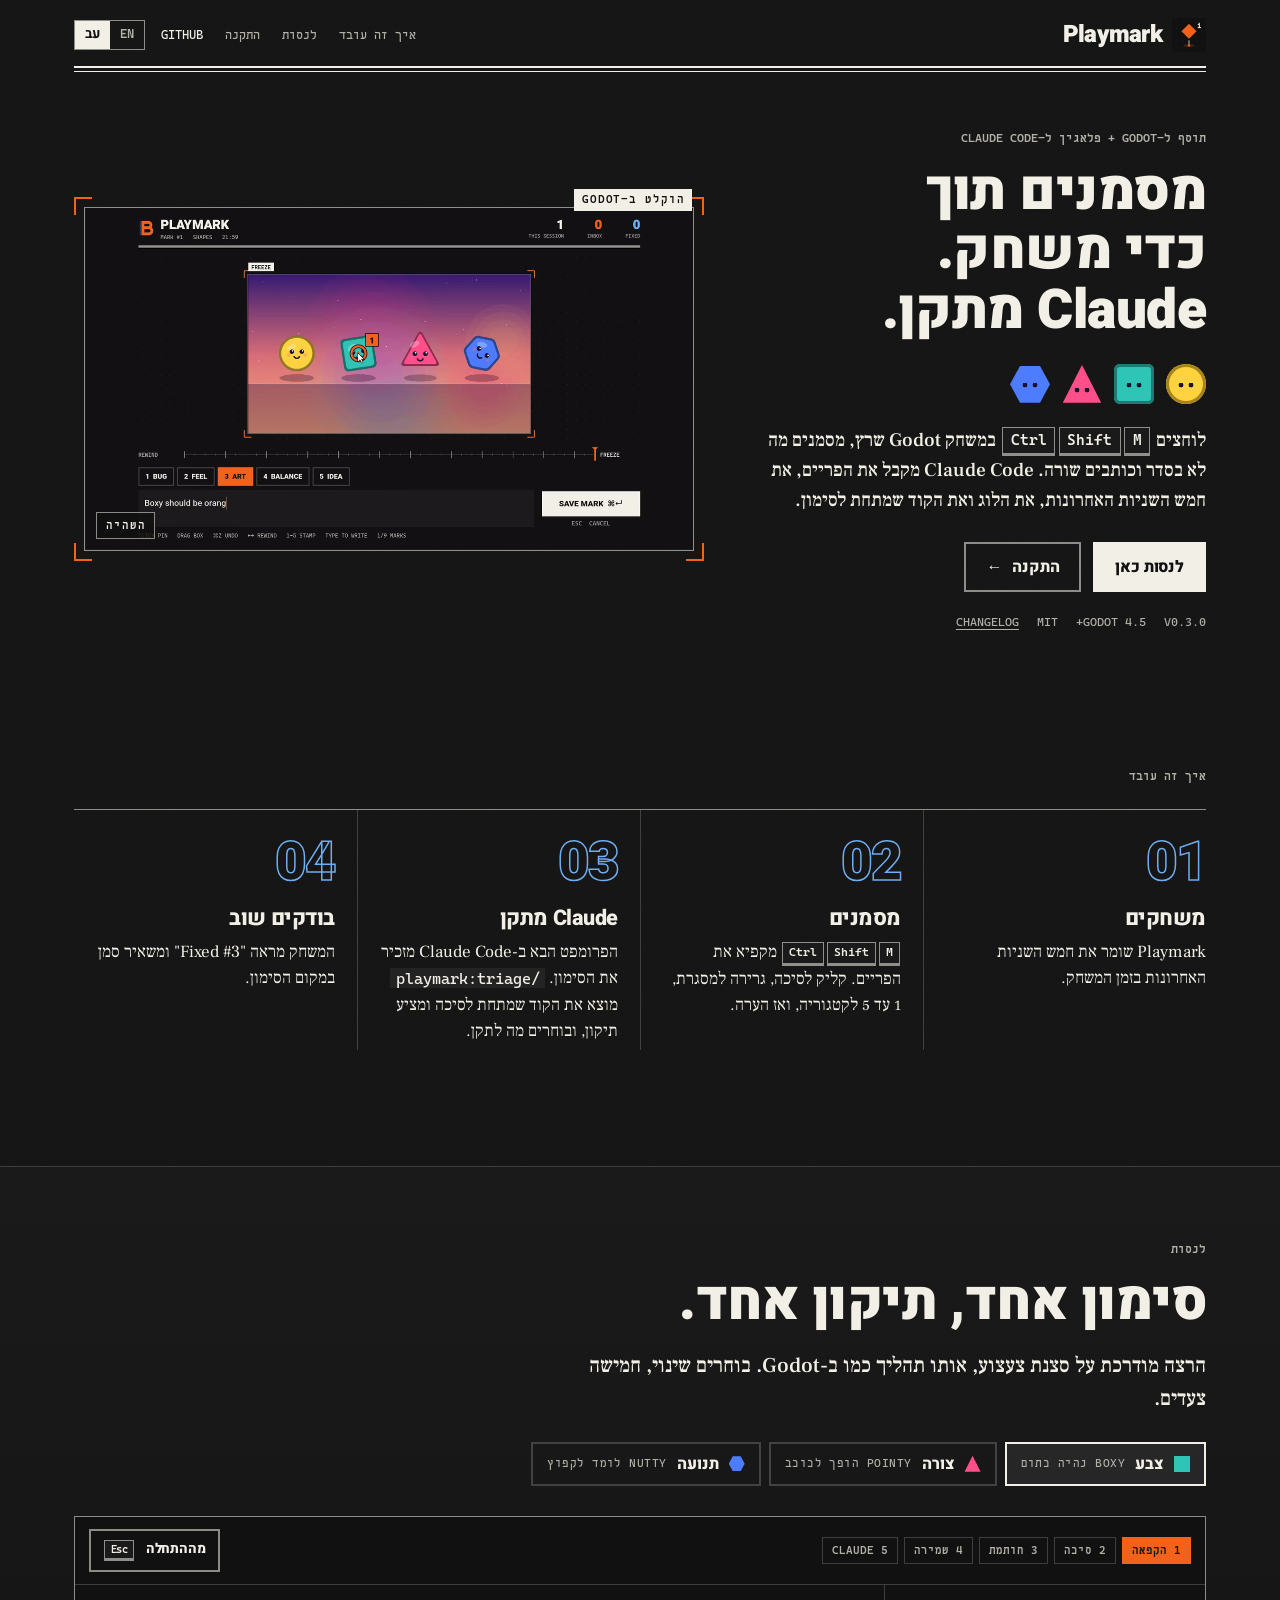
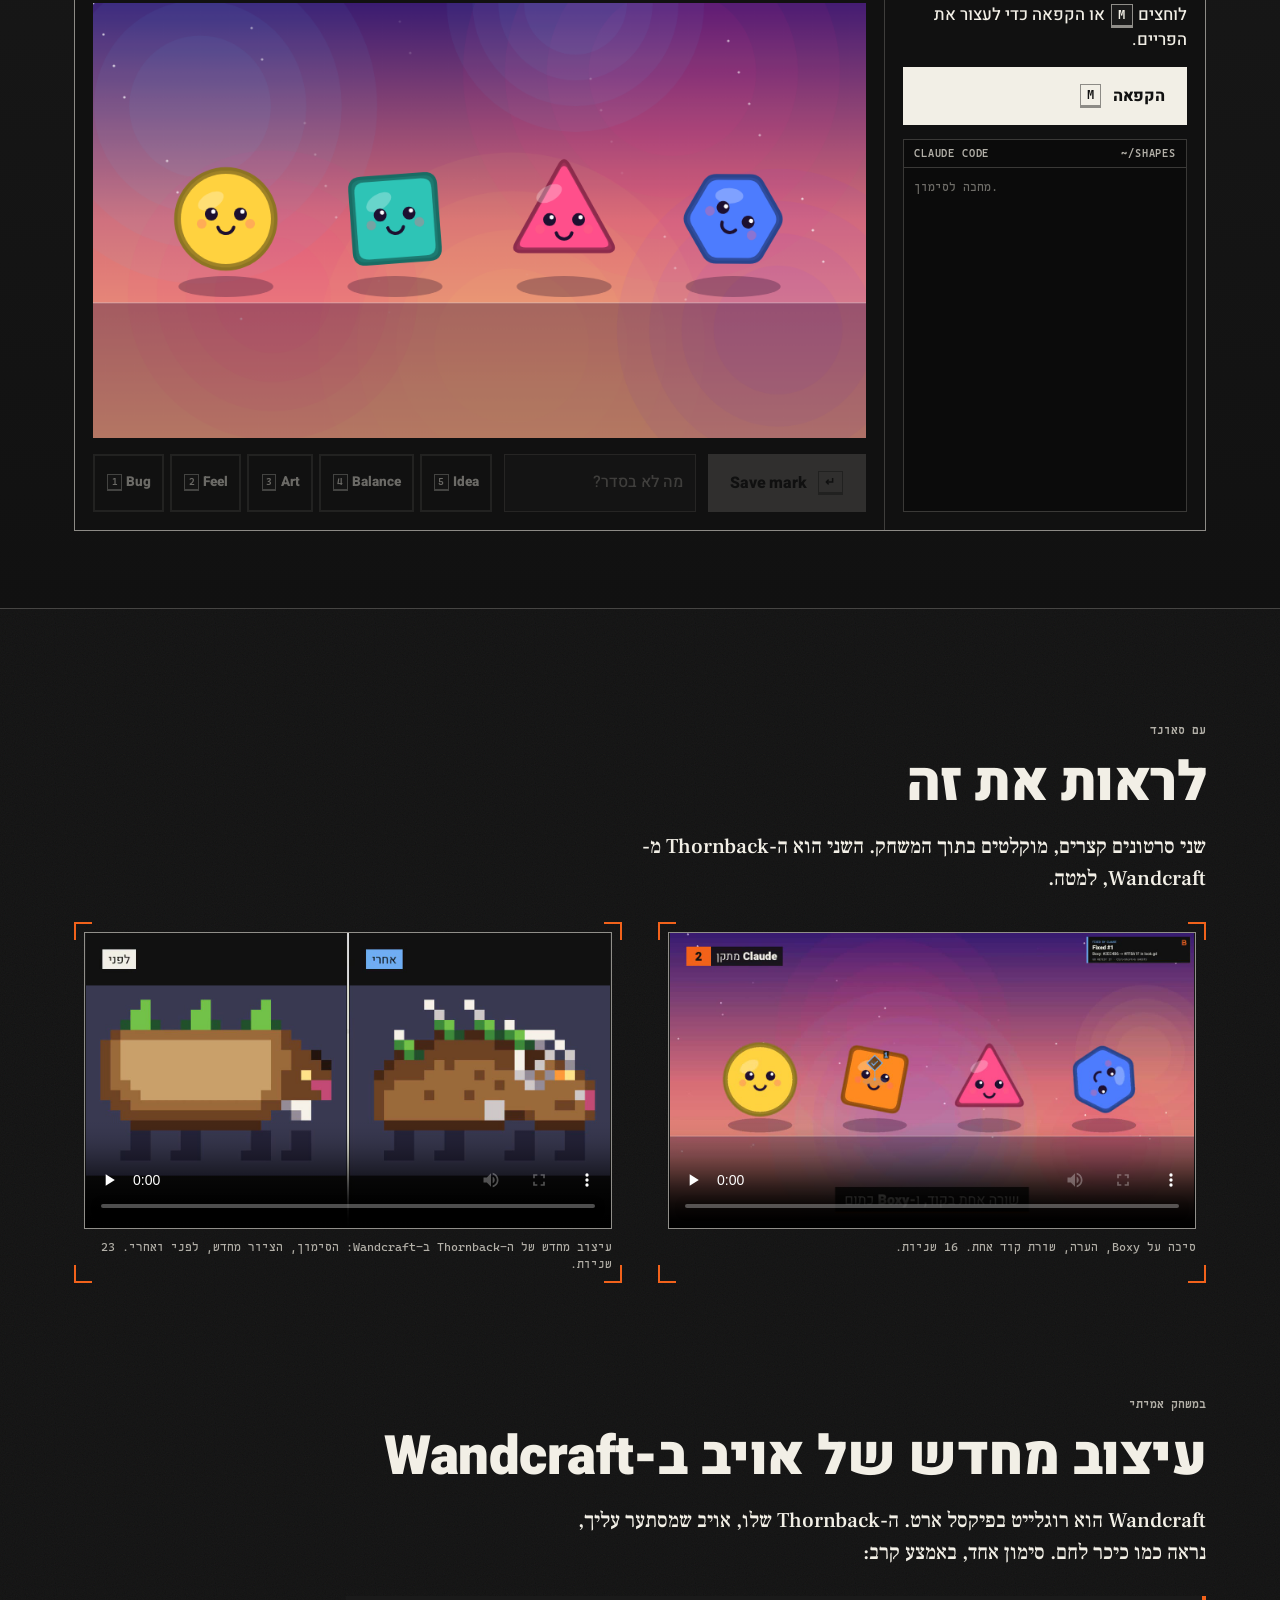
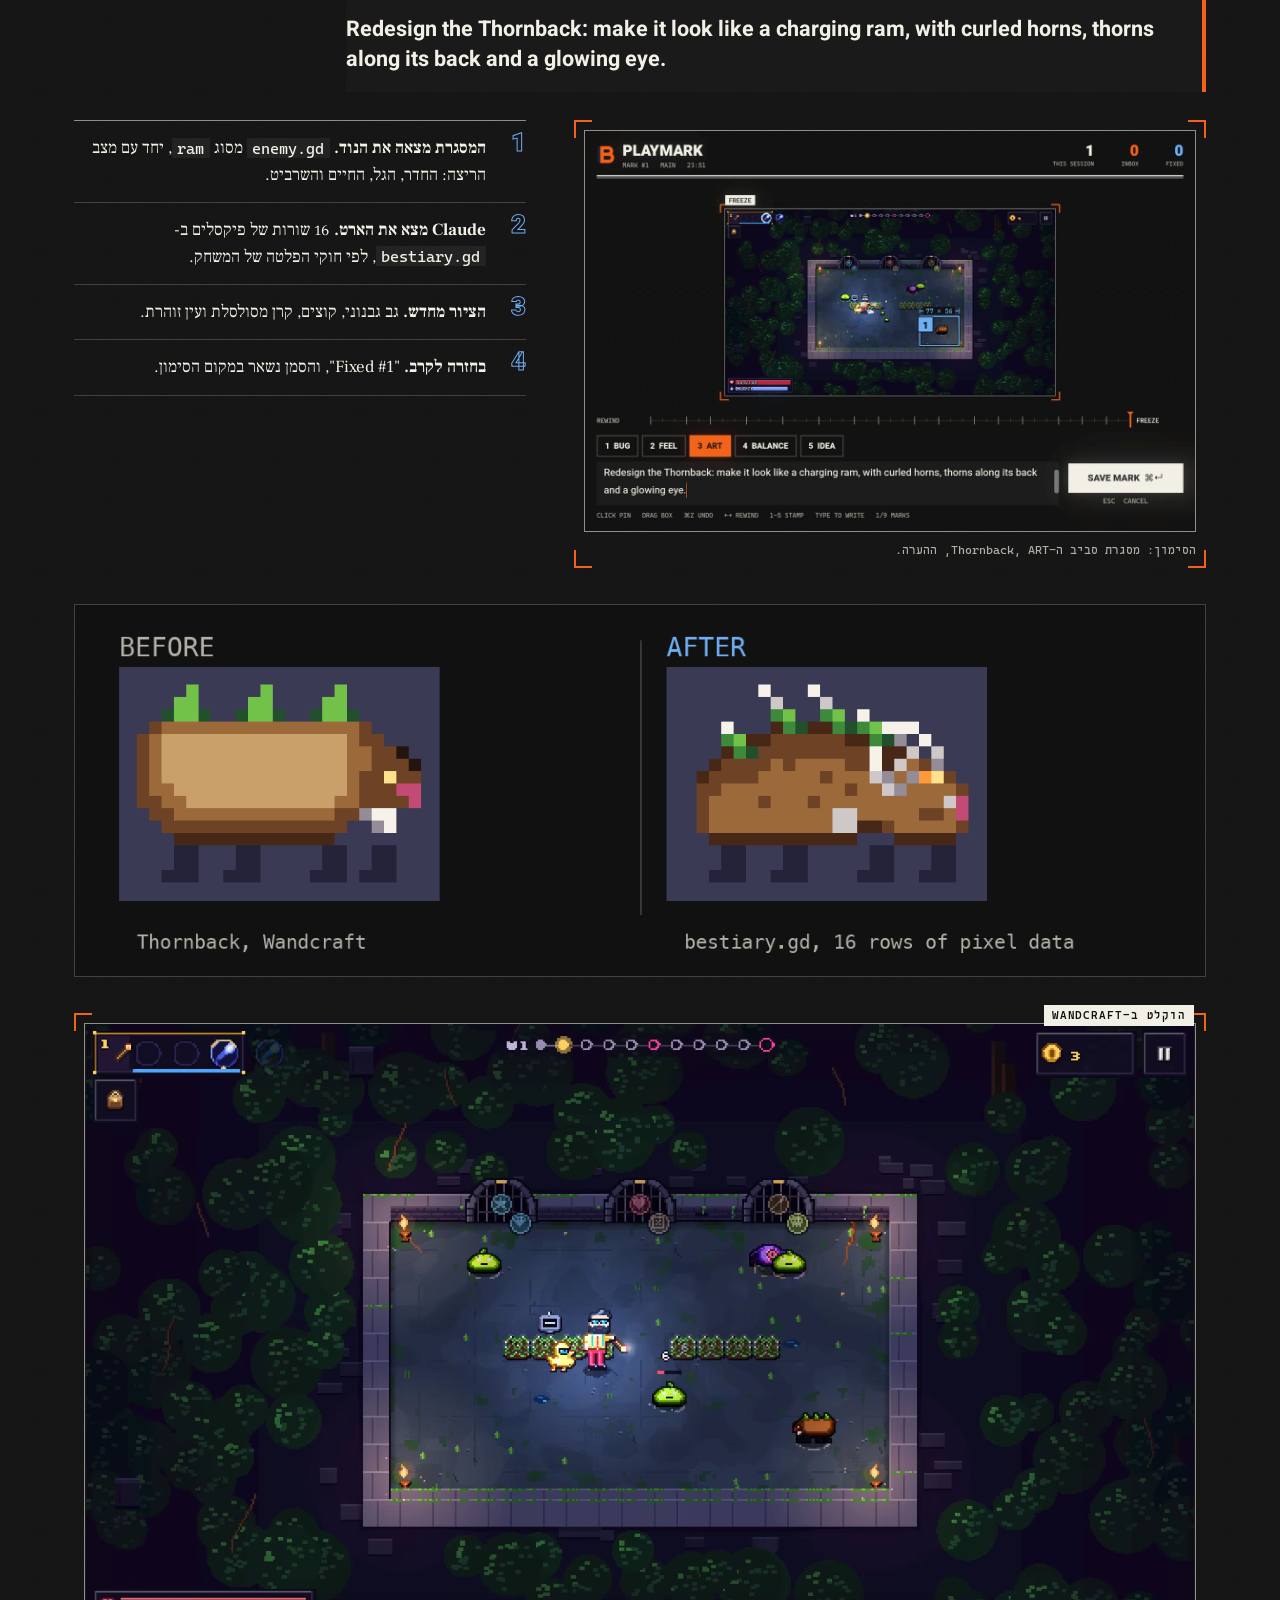
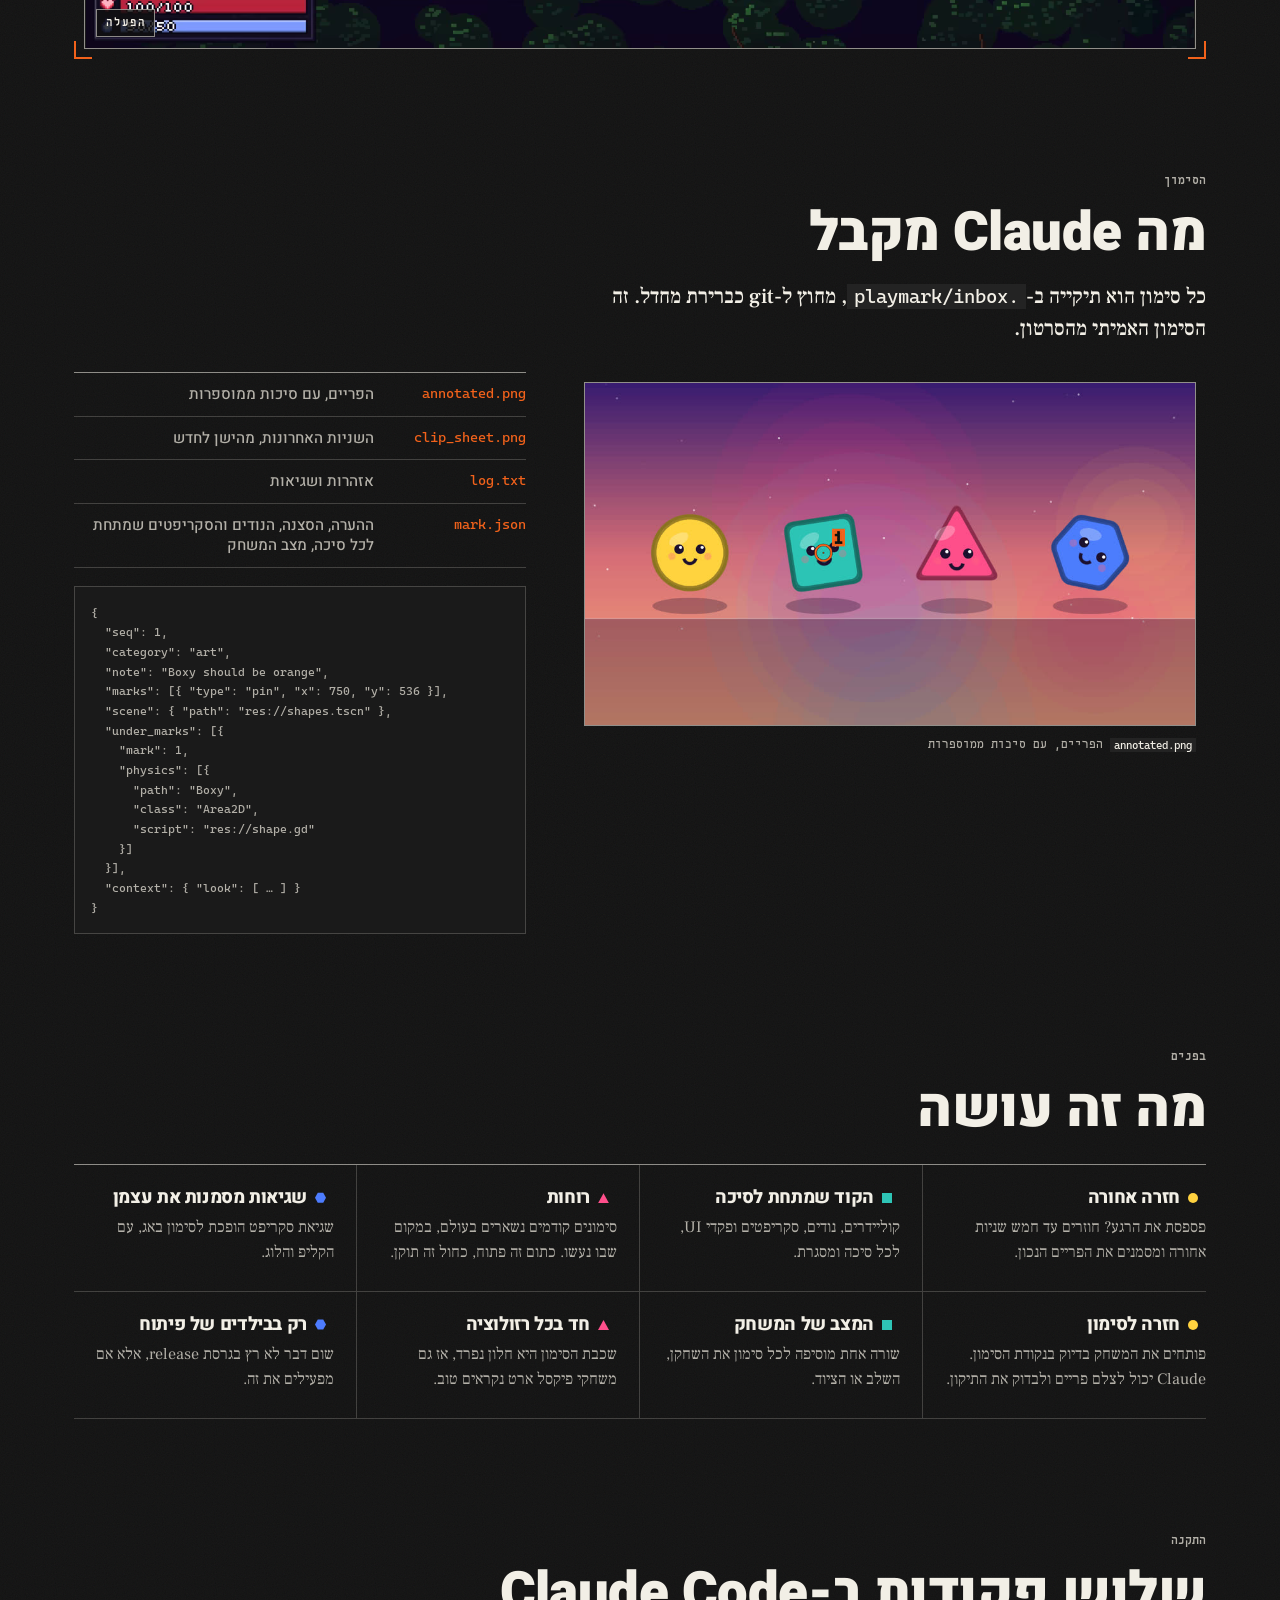
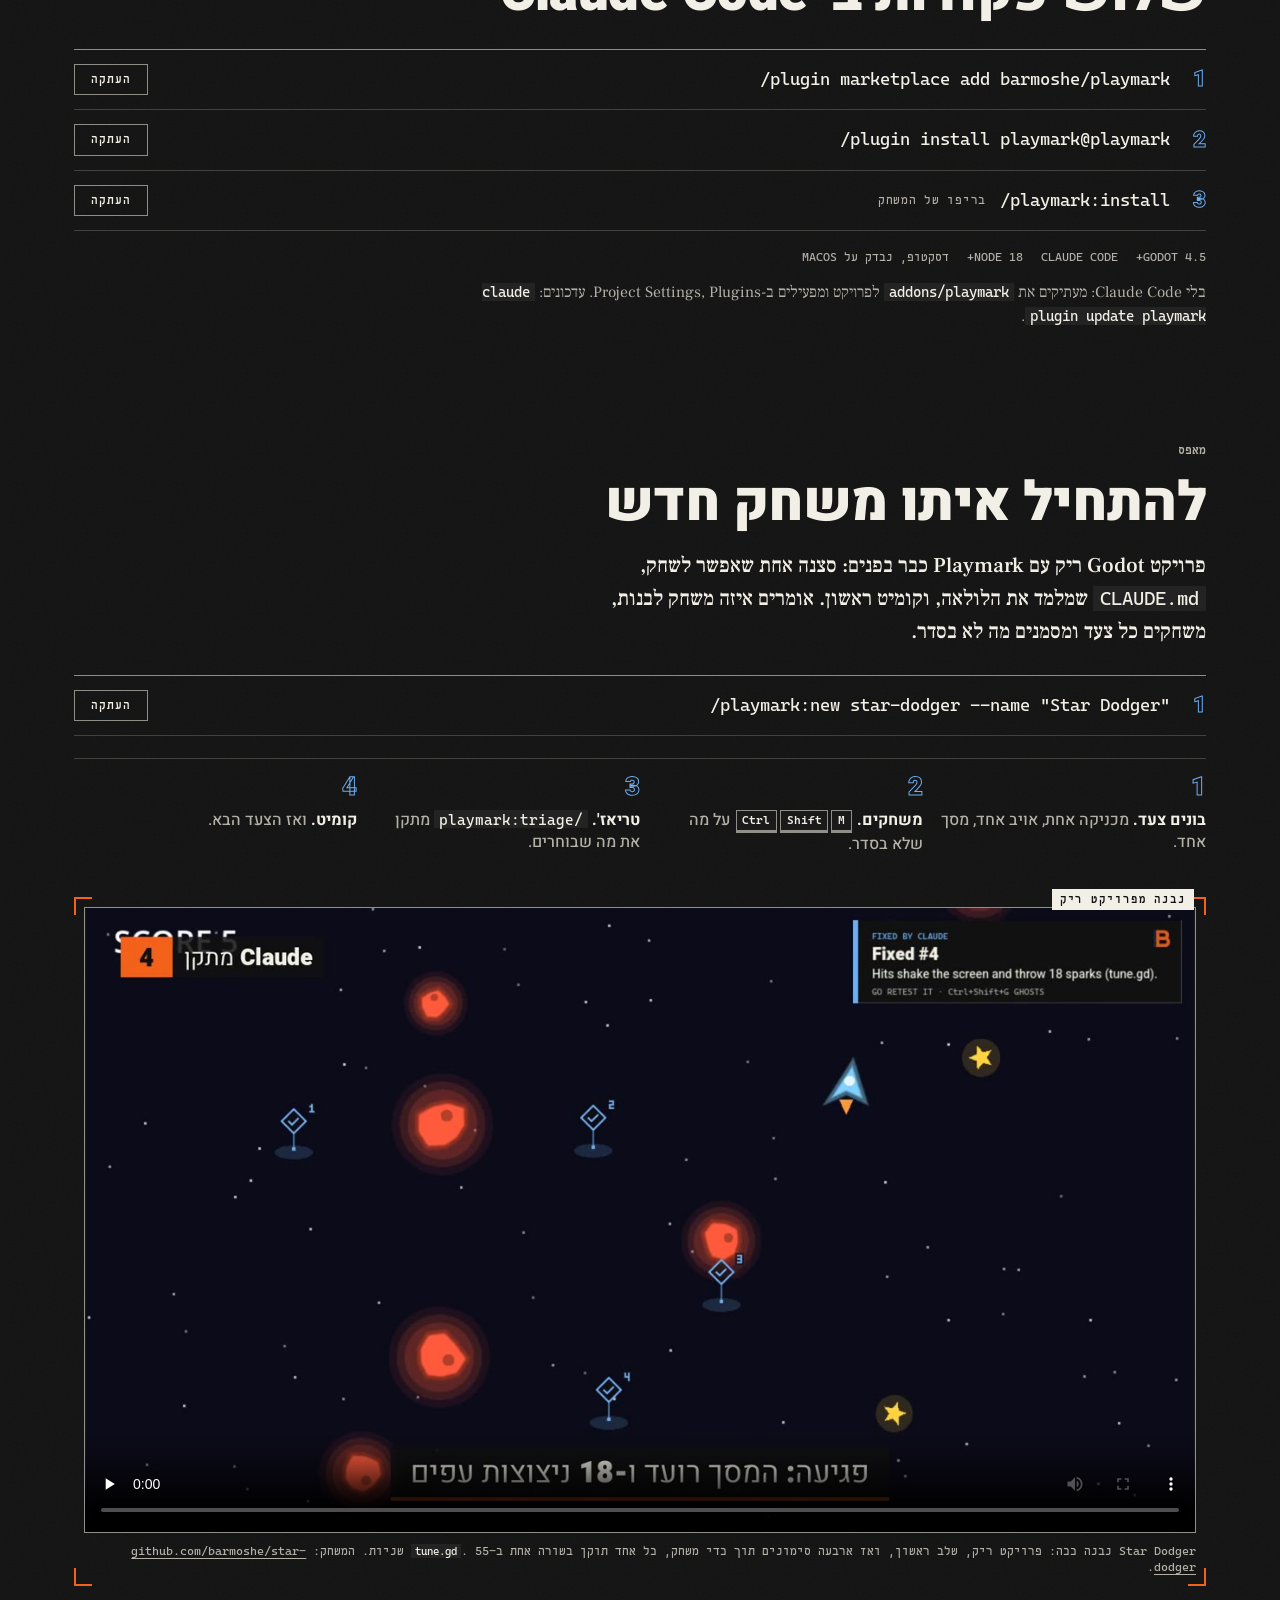
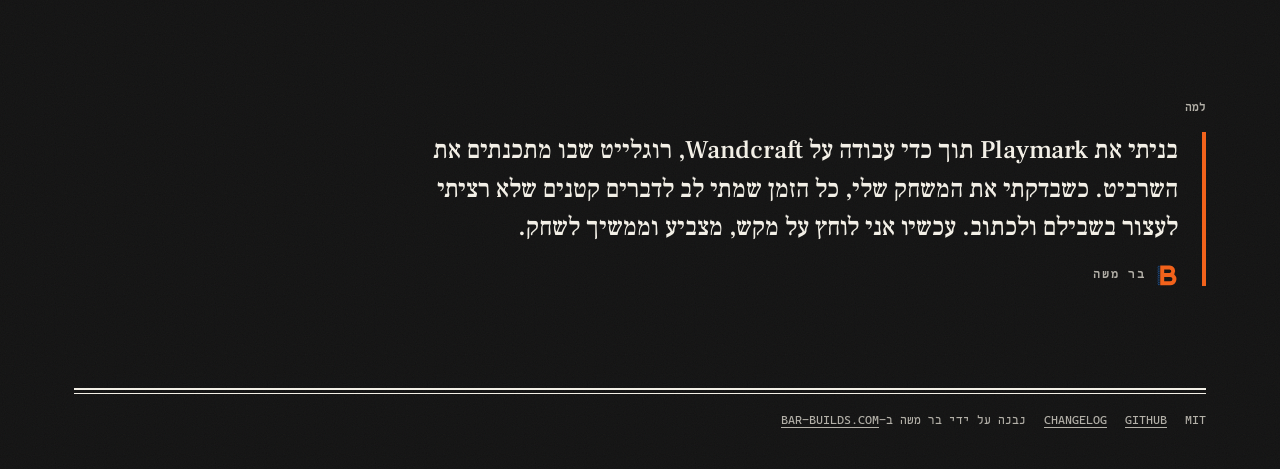
==== commit 260e406d: "copy: cut lines that restate the step or heading (EN + HE) - How it works 01: drop "Run your game fr" ====
--- a/he/index.html
+++ b/he/index.html
@@ -83,7 +83,7 @@
       <li>
         <span class="num" aria-hidden="true">01</span>
         <h3>משחקים</h3>
-        <p>מריצים את המשחק מ-Godot. Playmark שומר את חמש השניות האחרונות.</p>
+        <p>Playmark שומר את חמש השניות האחרונות בזמן המשחק.</p>
       </li>
       <li>
         <span class="num" aria-hidden="true">02</span>
@@ -98,7 +98,7 @@
       <li>
         <span class="num" aria-hidden="true">04</span>
         <h3>בודקים שוב</h3>
-        <p>המשחק מראה "Fixed #3" ומשאיר סמן במקום הסימון. חוזרים לשם ובודקים.</p>
+        <p>המשחק מראה "Fixed #3" ומשאיר סמן במקום הסימון.</p>
       </li>
     </ol>
   </section>
@@ -174,7 +174,7 @@
         </video>
         <p class="sr-only" id="watch-1-desc">סרטון: סיכה על Boxy בחלון של Playmark עם ההערה, ואז Claude משנה שורה אחת ו-Boxy נהיה כתום</p>
         <i class="crop tl"></i><i class="crop tr"></i><i class="crop bl"></i><i class="crop br"></i>
-        <figcaption>סימון אחד, תיקון אחד: סיכה על Boxy, הערה, שורת קוד אחת. 16 שניות.</figcaption>
+        <figcaption>סיכה על Boxy, הערה, שורת קוד אחת. 16 שניות.</figcaption>
       </figure>
       <figure class="frame watch-video">
         <video controls playsinline preload="none" width="1920" height="1080" poster="/media/watch-thornback-he-poster.jpg" aria-describedby="watch-2-desc">
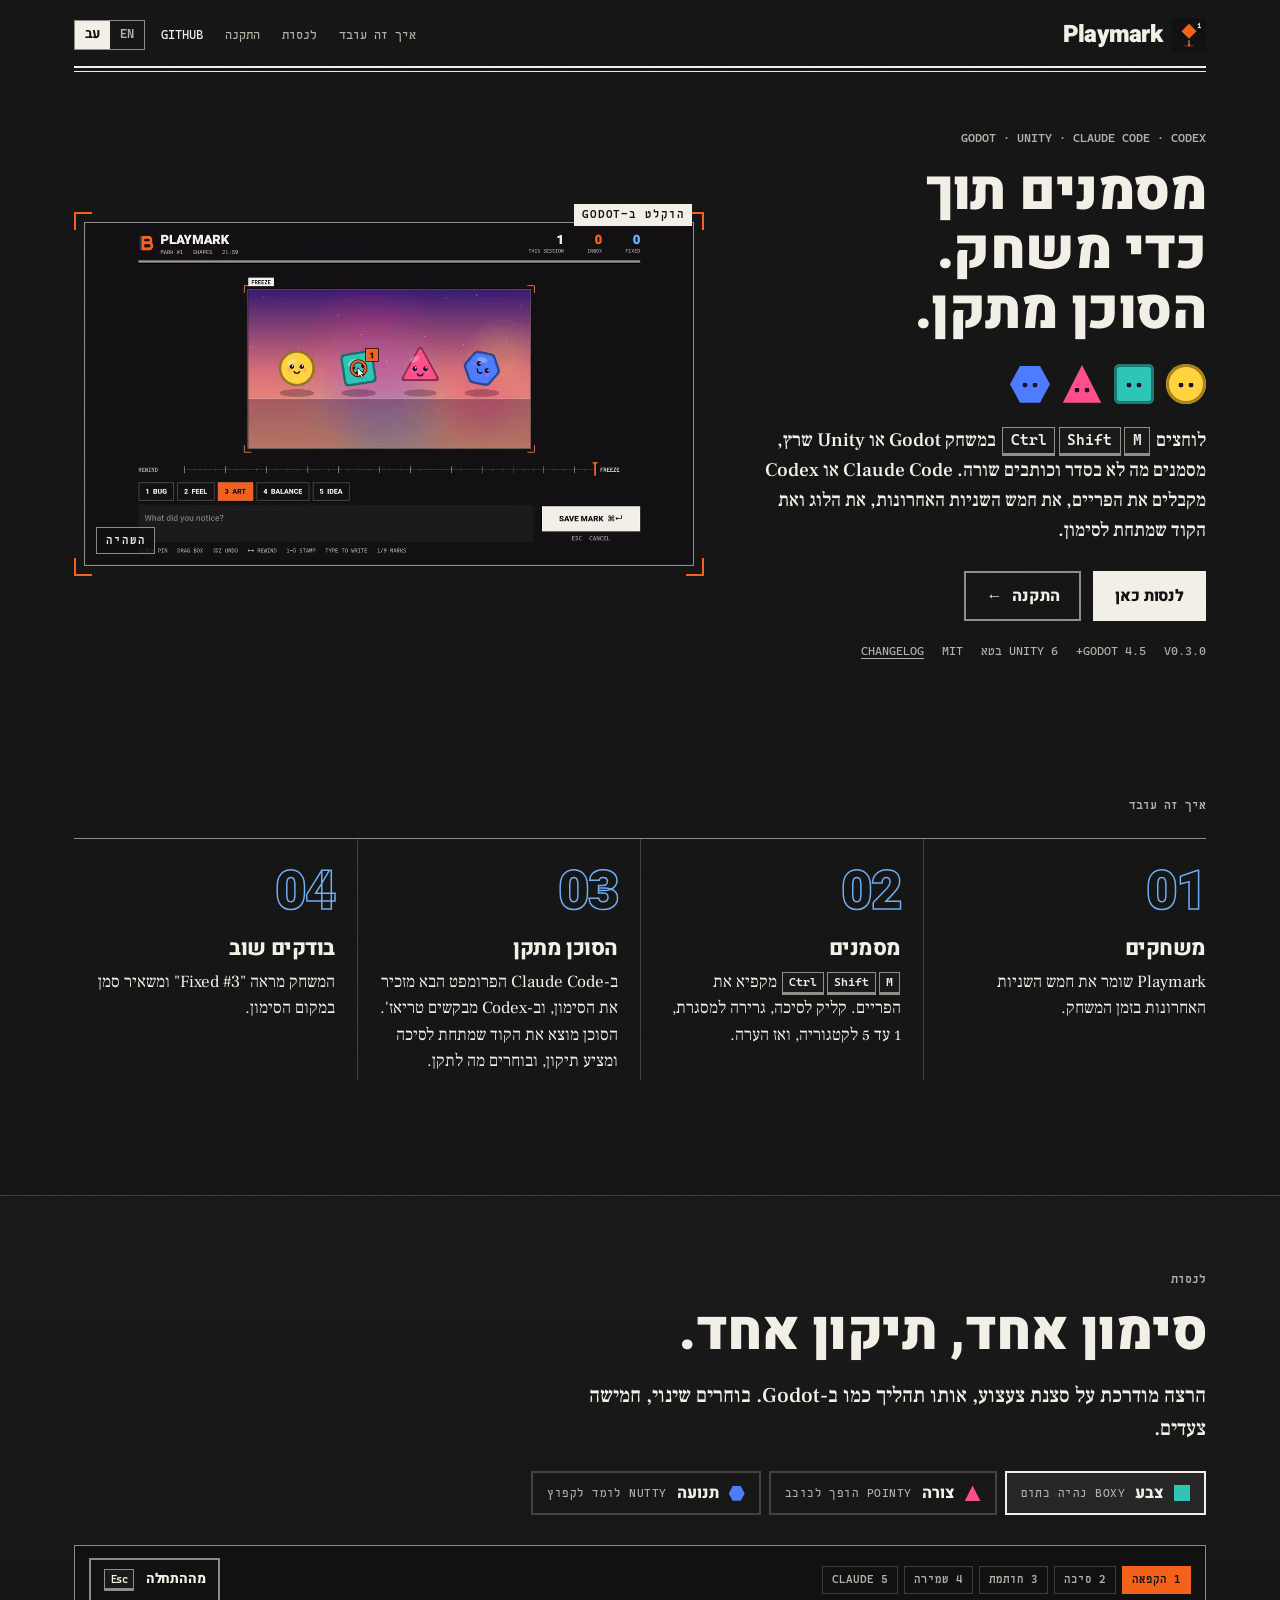
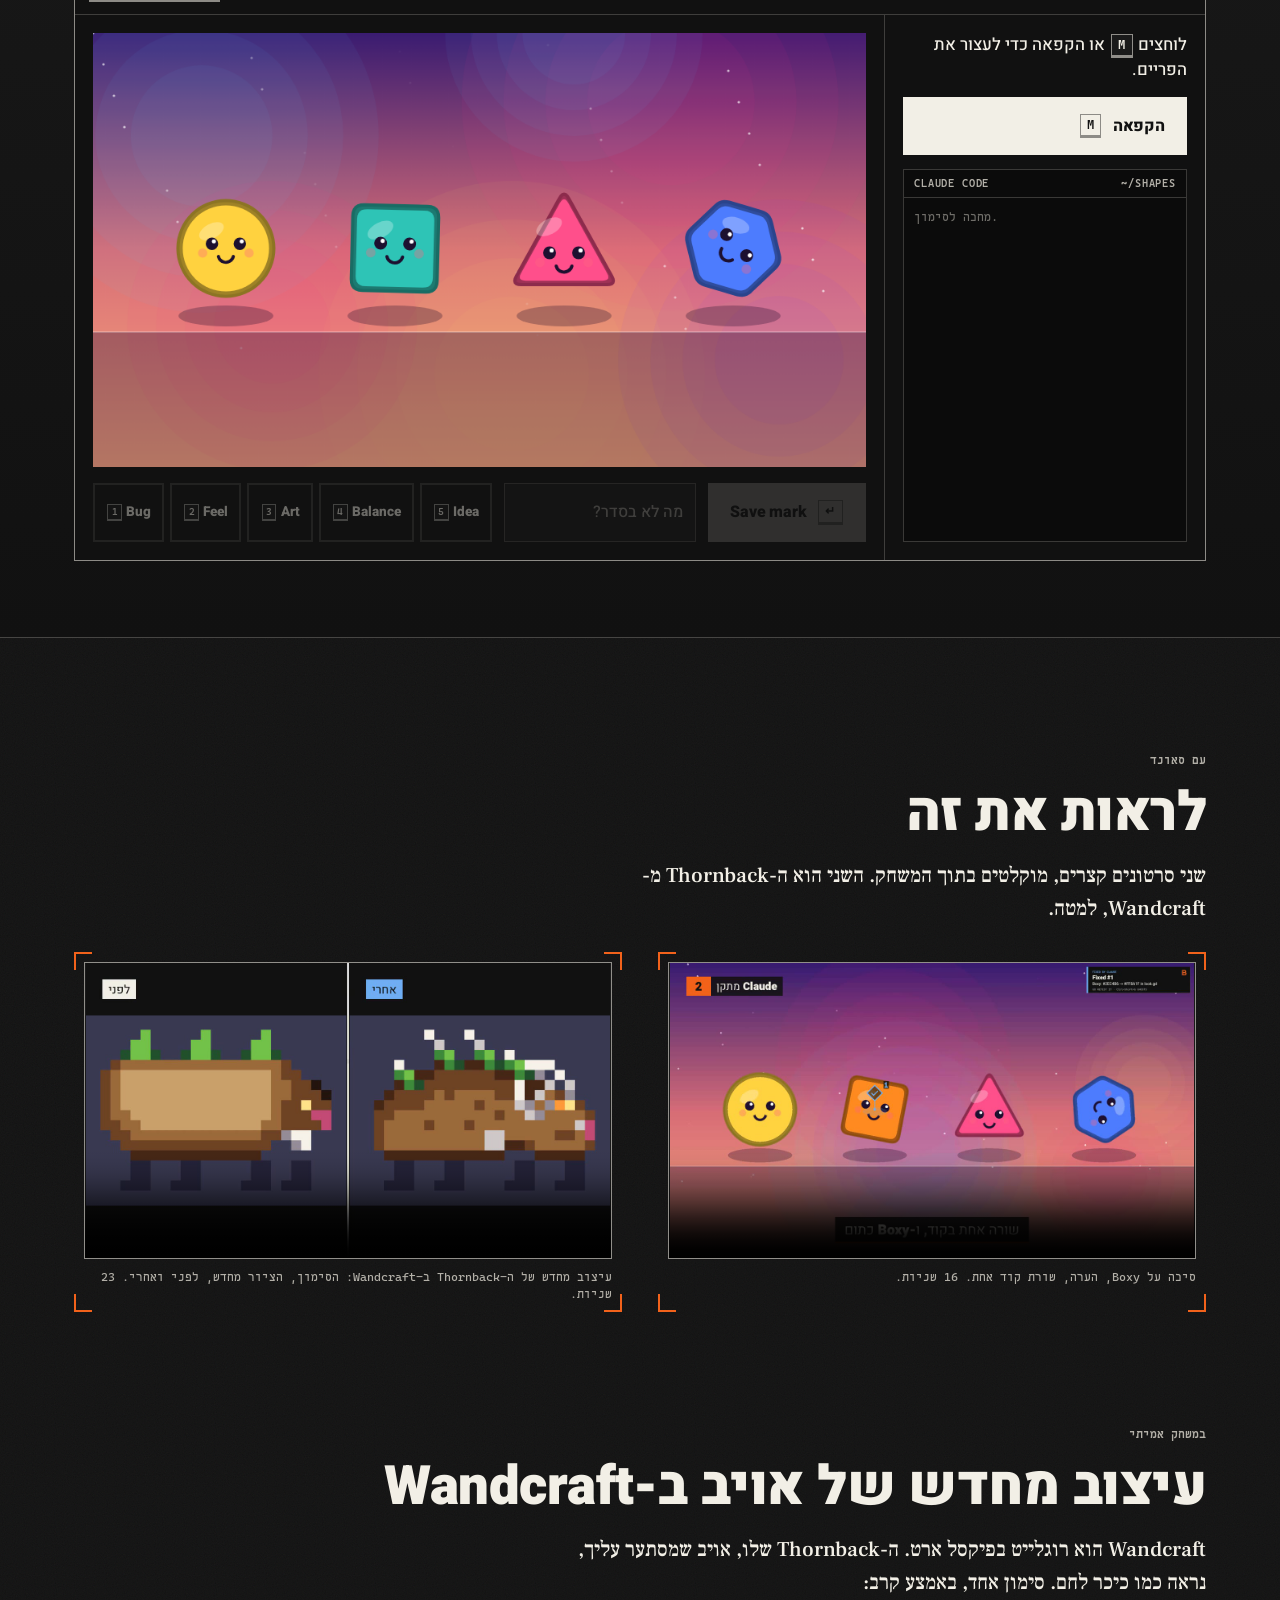
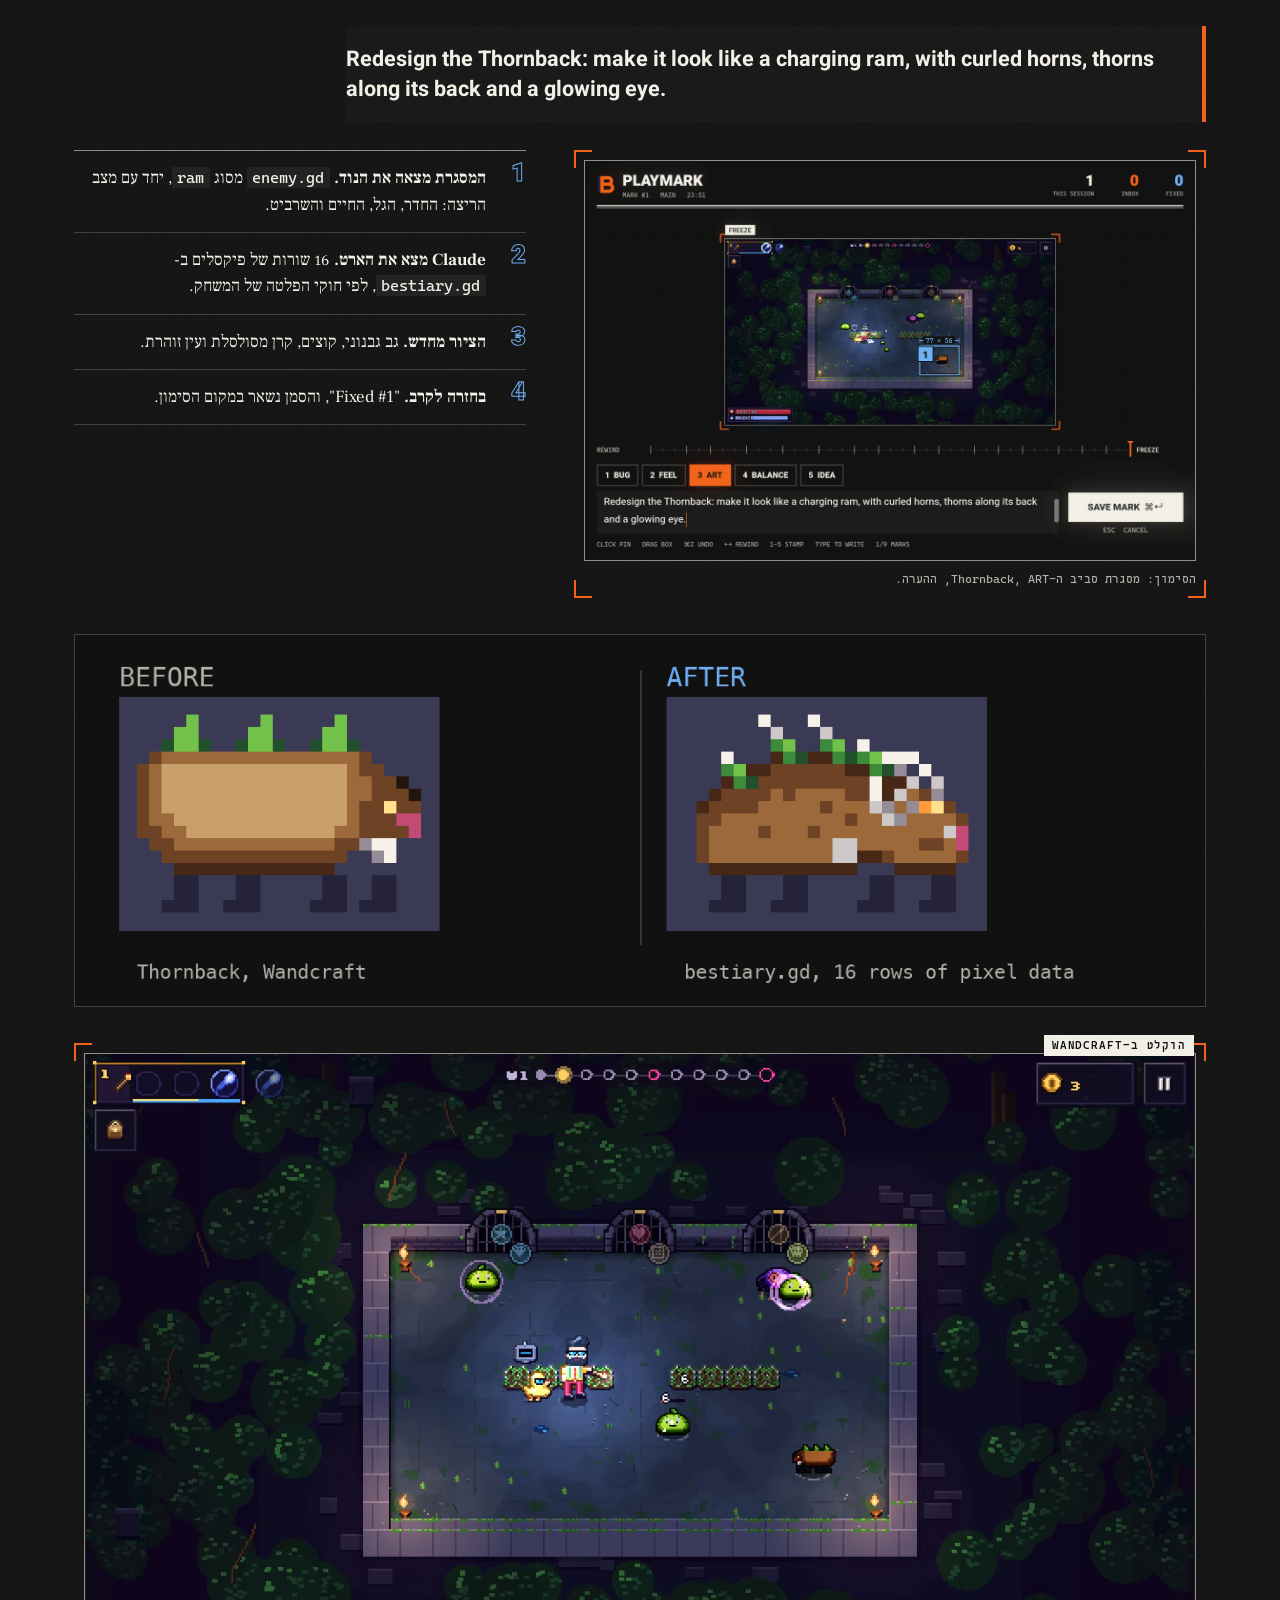
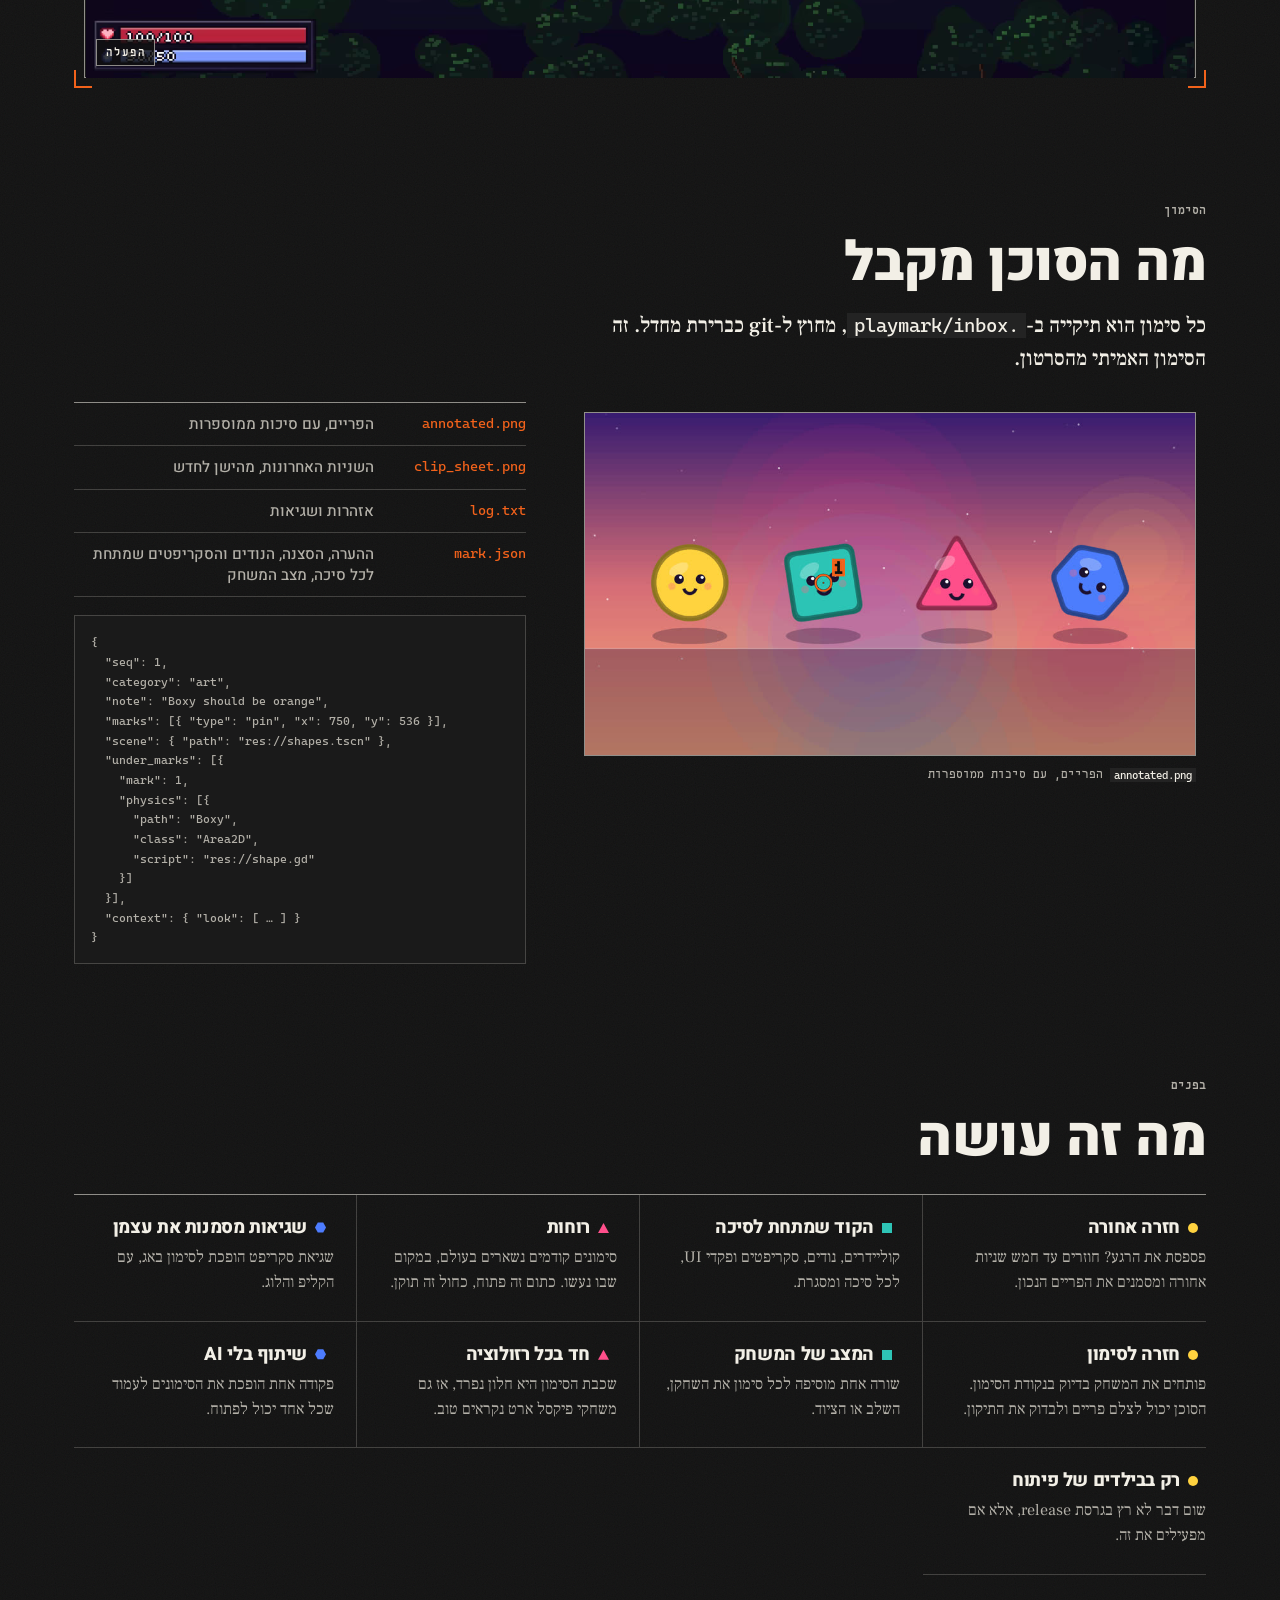
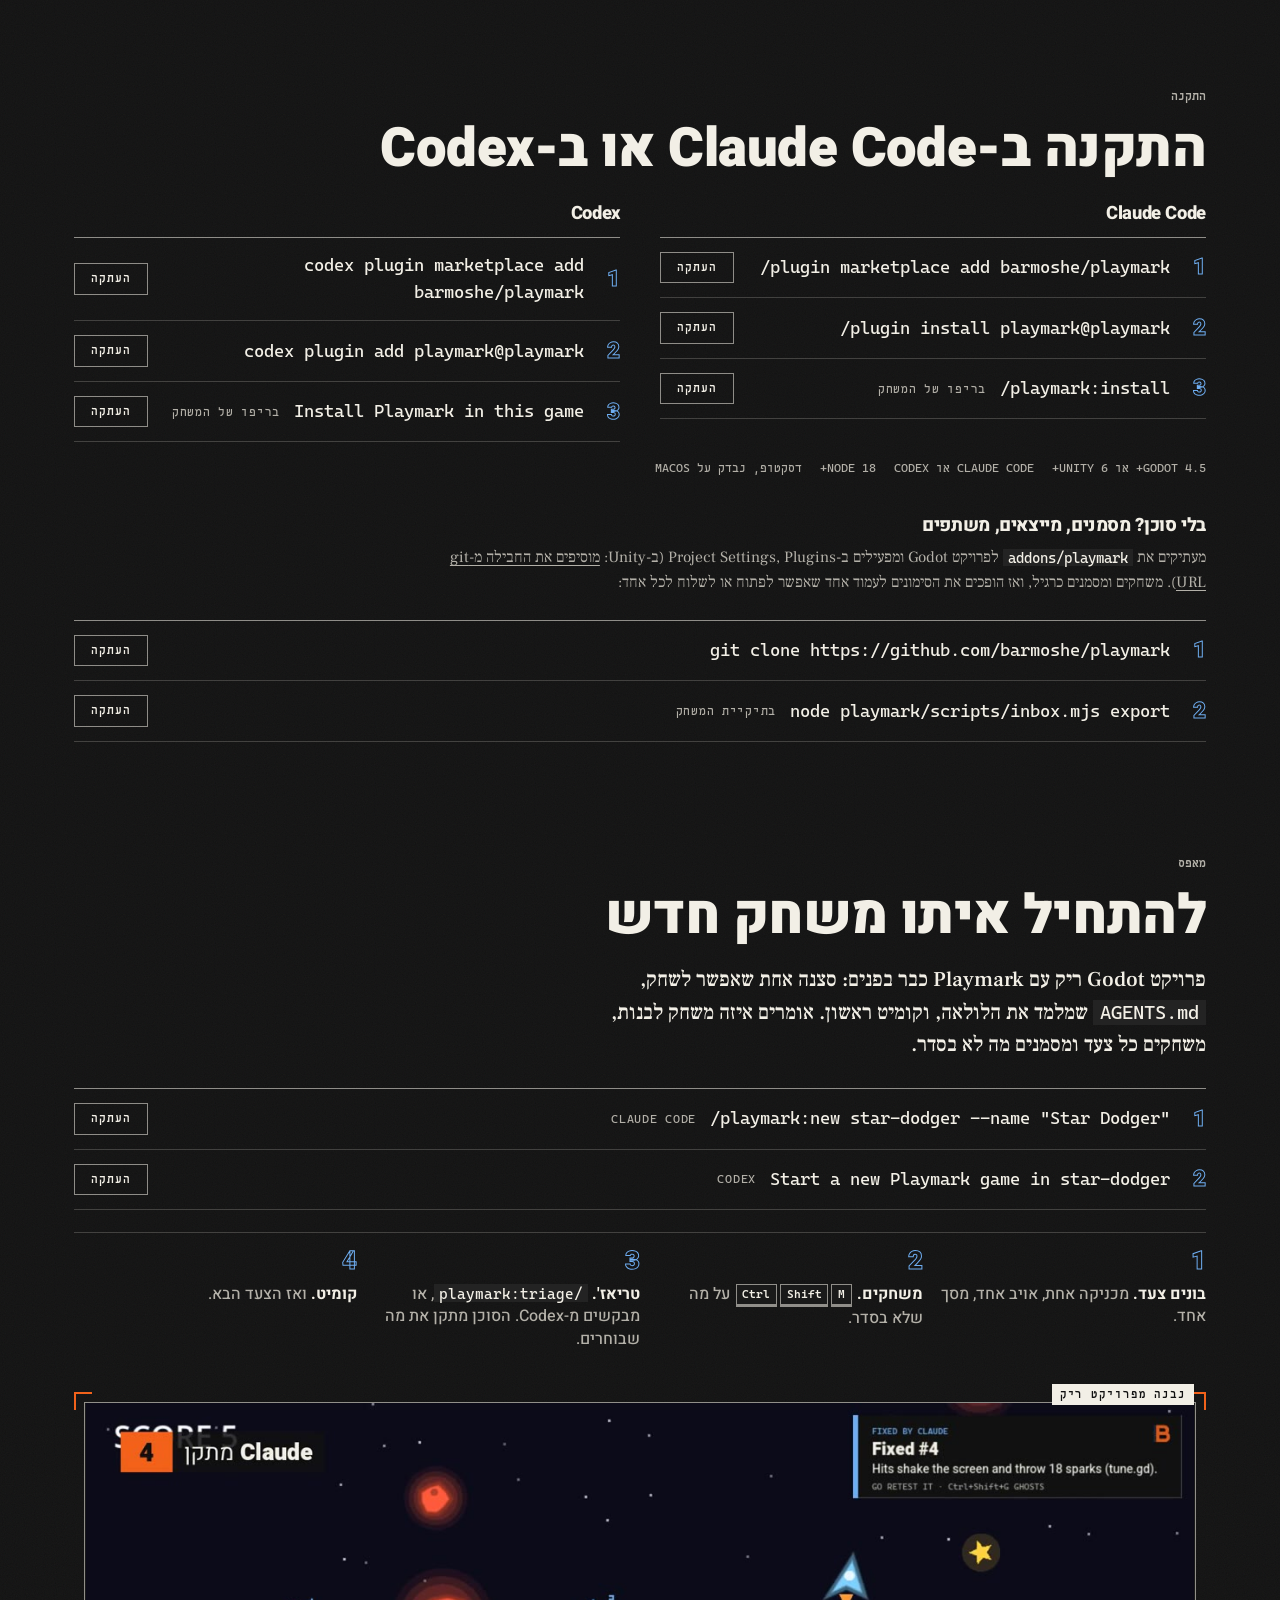
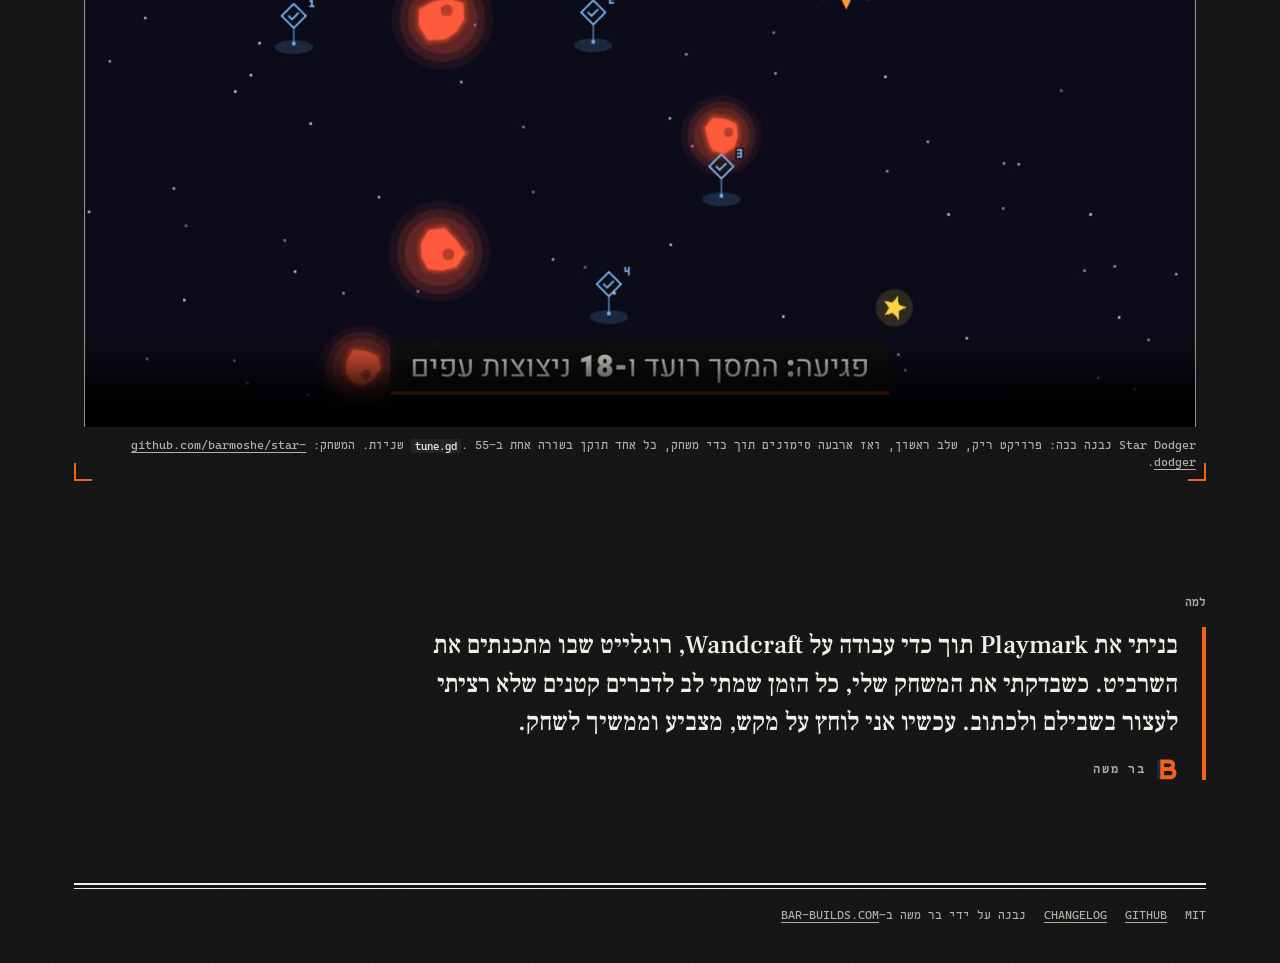
==== commit 2052d933: "Codex, Unity and the no-agent export (EN and HE) Install shows Claude Code and Codex side by side; a" ====
--- a/he/index.html
+++ b/he/index.html
@@ -3,8 +3,8 @@
 <head>
   <meta charset="utf-8">
   <meta name="viewport" content="width=device-width, initial-scale=1">
-  <title>Playmark: מסמנים תוך כדי משחק, Claude מתקן</title>
-  <meta name="description" content="תוסף ל-Godot ופלאגין ל-Claude Code. לוחצים Ctrl+Shift+M במשחק שרץ, מסמנים מה לא בסדר וכותבים שורה. Claude Code מקבל את הפריים, את חמש השניות האחרונות, את הלוג ואת הקוד שמתחת לסימון.">
+  <title>Playmark: מסמנים תוך כדי משחק, הסוכן מתקן</title>
+  <meta name="description" content="תוסף ל-Godot, חבילה ל-Unity ופלאגין ל-Claude Code ול-Codex. לוחצים Ctrl+Shift+M במשחק שרץ, מסמנים מה לא בסדר וכותבים שורה. הסוכן מקבל את הפריים, את חמש השניות האחרונות, את הלוג ואת הקוד שמתחת לסימון, ומתקן.">
   <link rel="canonical" href="https://playmark.bar-builds.com/he">
   <link rel="alternate" hreflang="en" href="https://playmark.bar-builds.com/">
   <link rel="alternate" hreflang="he" href="https://playmark.bar-builds.com/he">
@@ -15,8 +15,8 @@
   <meta property="og:type" content="website">
   <meta property="og:locale" content="he_IL">
   <meta property="og:url" content="https://playmark.bar-builds.com/he">
-  <meta property="og:title" content="Playmark: מסמנים תוך כדי משחק, Claude מתקן">
-  <meta property="og:description" content="תוסף ל-Godot ופלאגין ל-Claude Code לפידבק תוך כדי משחק. מקפיאים את הפריים, מסמנים, כותבים שורה. Claude מתקן, והמשחק מודיע.">
+  <meta property="og:title" content="Playmark: מסמנים תוך כדי משחק, הסוכן מתקן">
+  <meta property="og:description" content="פידבק מתוך משחק Godot או Unity, ל-Claude Code ול-Codex. מקפיאים את הפריים, מסמנים, כותבים שורה. הסוכן מתקן, והמשחק מודיע.">
   <meta property="og:image" content="https://playmark.bar-builds.com/media/og.png">
   <meta name="twitter:card" content="summary_large_image">
   <link rel="preload" href="/fonts/heebo-hebrew.woff2" as="font" type="font/woff2" crossorigin>
@@ -50,19 +50,19 @@
   <section class="hero wrap" id="top">
     <div class="hero-grid">
       <div class="hero-copy">
-        <p class="kicker">תוסף ל-Godot + פלאגין ל-Claude Code</p>
-        <h1>מסמנים תוך כדי משחק. Claude מתקן.</h1>
+        <p class="kicker">Godot · Unity · Claude Code · Codex</p>
+        <h1>מסמנים תוך כדי משחק. הסוכן מתקן.</h1>
         <div class="cast" aria-hidden="true">
           <span class="toy sun"></span><span class="toy box"></span><span class="toy peak"></span><span class="toy nut"></span>
         </div>
         <p class="deck">לוחצים
           <span class="keys" dir="ltr"><kbd>Ctrl</kbd><kbd>Shift</kbd><kbd>M</kbd></span>
-          במשחק Godot שרץ, מסמנים מה לא בסדר וכותבים שורה. Claude Code מקבל את הפריים, את חמש השניות האחרונות, את הלוג ואת הקוד שמתחת לסימון.</p>
+          במשחק Godot או Unity שרץ, מסמנים מה לא בסדר וכותבים שורה. Claude Code או Codex מקבלים את הפריים, את חמש השניות האחרונות, את הלוג ואת הקוד שמתחת לסימון.</p>
         <div class="ctas">
           <a class="btn primary" href="#try">לנסות כאן</a>
           <a class="btn" href="#install">התקנה <span aria-hidden="true">←</span></a>
         </div>
-        <p class="meta"><span data-version>v0.3.0</span><span>Godot 4.5+</span><span>MIT</span><a href="https://github.com/barmoshe/playmark/blob/main/CHANGELOG.md">Changelog</a></p>
+        <p class="meta"><span data-version>v0.3.0</span><span>Godot 4.5+</span><span>Unity 6 בטא</span><span>MIT</span><a href="https://github.com/barmoshe/playmark/blob/main/CHANGELOG.md">Changelog</a></p>
       </div>
       <figure class="frame hero-video">
         <span class="tag">הוקלט ב-Godot</span>
@@ -92,8 +92,8 @@
       </li>
       <li>
         <span class="num" aria-hidden="true">03</span>
-        <h3>Claude מתקן</h3>
-        <p>הפרומפט הבא ב-Claude Code מזכיר את הסימון. <code>/playmark:triage</code> מוצא את הקוד שמתחת לסיכה ומציע תיקון, ובוחרים מה לתקן.</p>
+        <h3>הסוכן מתקן</h3>
+        <p>ב-Claude Code הפרומפט הבא מזכיר את הסימון, וב-Codex מבקשים טריאז'. הסוכן מוצא את הקוד שמתחת לסיכה ומציע תיקון, ובוחרים מה לתקן.</p>
       </li>
       <li>
         <span class="num" aria-hidden="true">04</span>
@@ -222,7 +222,7 @@
 
   <section class="gets wrap" aria-labelledby="gets-title">
     <p class="kicker">הסימון</p>
-    <h2 id="gets-title">מה Claude מקבל</h2>
+    <h2 id="gets-title">מה הסוכן מקבל</h2>
     <p class="deck narrow">כל סימון הוא תיקייה ב-<code>.playmark/inbox</code>, מחוץ ל-git כברירת מחדל. זה הסימון האמיתי מהסרטון.</p>
     <div class="gets-grid">
       <figure class="frame">
@@ -264,36 +264,56 @@
       <li><h3>הקוד שמתחת לסיכה</h3><p>קוליידרים, נודים, סקריפטים ופקדי UI, לכל סיכה ומסגרת.</p></li>
       <li><h3>רוחות</h3><p>סימונים קודמים נשארים בעולם, במקום שבו נעשו. כתום זה פתוח, כחול זה תוקן.</p></li>
       <li><h3>שגיאות מסמנות את עצמן</h3><p>שגיאת סקריפט הופכת לסימון באג, עם הקליפ והלוג.</p></li>
-      <li><h3>חזרה לסימון</h3><p>פותחים את המשחק בדיוק בנקודת הסימון. Claude יכול לצלם פריים ולבדוק את התיקון.</p></li>
+      <li><h3>חזרה לסימון</h3><p>פותחים את המשחק בדיוק בנקודת הסימון. הסוכן יכול לצלם פריים ולבדוק את התיקון.</p></li>
       <li><h3>המצב של המשחק</h3><p>שורה אחת מוסיפה לכל סימון את השחקן, השלב או הציוד.</p></li>
       <li><h3>חד בכל רזולוציה</h3><p>שכבת הסימון היא חלון נפרד, אז גם משחקי פיקסל ארט נקראים טוב.</p></li>
+      <li><h3>שיתוף בלי AI</h3><p>פקודה אחת הופכת את הסימונים לעמוד שכל אחד יכול לפתוח.</p></li>
       <li><h3>רק בבילדים של פיתוח</h3><p>שום דבר לא רץ בגרסת release, אלא אם מפעילים את זה.</p></li>
     </ul>
   </section>
 
   <section class="install wrap" id="install" aria-labelledby="install-title">
     <p class="kicker">התקנה</p>
-    <h2 id="install-title">שלוש פקודות ב-Claude Code</h2>
+    <h2 id="install-title">התקנה ב-Claude Code או ב-Codex</h2>
+    <div class="install-cols">
+      <div>
+        <h3>Claude Code</h3>
+        <ol class="cmds">
+          <li><code data-cmd>/plugin marketplace add barmoshe/playmark</code><button type="button" class="copy" data-copy>העתקה</button></li>
+          <li><code data-cmd>/plugin install playmark@playmark</code><button type="button" class="copy" data-copy>העתקה</button></li>
+          <li><code data-cmd>/playmark:install</code><span class="where">בריפו של המשחק</span><button type="button" class="copy" data-copy>העתקה</button></li>
+        </ol>
+      </div>
+      <div>
+        <h3>Codex</h3>
+        <ol class="cmds">
+          <li><code data-cmd>codex plugin marketplace add barmoshe/playmark</code><button type="button" class="copy" data-copy>העתקה</button></li>
+          <li><code data-cmd>codex plugin add playmark@playmark</code><button type="button" class="copy" data-copy>העתקה</button></li>
+          <li><code data-cmd>Install Playmark in this game</code><span class="where">בריפו של המשחק</span><button type="button" class="copy" data-copy>העתקה</button></li>
+        </ol>
+      </div>
+    </div>
+    <p class="meta reqs"><span>Godot 4.5+ או Unity 6+</span><span>Claude Code או Codex</span><span>Node 18+</span><span>דסקטופ, נבדק על macOS</span></p>
+    <h3 class="noagent-title">בלי סוכן? מסמנים, מייצאים, משתפים</h3>
+    <p class="small-print">מעתיקים את <code>addons/playmark</code> לפרויקט Godot ומפעילים ב-Project Settings, Plugins (ב-Unity: <a href="https://github.com/barmoshe/playmark/blob/main/unity/README.md#install">מוסיפים את החבילה מ-git URL</a>). משחקים ומסמנים כרגיל, ואז הופכים את הסימונים לעמוד אחד שאפשר לפתוח או לשלוח לכל אחד:</p>
     <ol class="cmds">
-      <li><code data-cmd>/plugin marketplace add barmoshe/playmark</code><button type="button" class="copy" data-copy>העתקה</button></li>
-      <li><code data-cmd>/plugin install playmark@playmark</code><button type="button" class="copy" data-copy>העתקה</button></li>
-      <li><code data-cmd>/playmark:install</code><span class="where">בריפו של המשחק</span><button type="button" class="copy" data-copy>העתקה</button></li>
+      <li><code data-cmd>git clone https://github.com/barmoshe/playmark</code><button type="button" class="copy" data-copy>העתקה</button></li>
+      <li><code data-cmd>node playmark/scripts/inbox.mjs export</code><span class="where">בתיקיית המשחק</span><button type="button" class="copy" data-copy>העתקה</button></li>
     </ol>
-    <p class="meta reqs"><span>Godot 4.5+</span><span>Claude Code</span><span>Node 18+</span><span>דסקטופ, נבדק על macOS</span></p>
-    <p class="small-print">בלי Claude Code: מעתיקים את <code>addons/playmark</code> לפרויקט ומפעילים ב-Project Settings, Plugins. עדכונים: <code>claude plugin update playmark</code>.</p>
   </section>
 
   <section class="newgame wrap" id="new" aria-labelledby="new-title">
     <p class="kicker">מאפס</p>
     <h2 id="new-title">להתחיל איתו משחק חדש</h2>
-    <p class="deck narrow">פרויקט Godot ריק עם Playmark כבר בפנים: סצנה אחת שאפשר לשחק, <code>CLAUDE.md</code> שמלמד את הלולאה, וקומיט ראשון. אומרים איזה משחק לבנות, משחקים כל צעד ומסמנים מה לא בסדר.</p>
+    <p class="deck narrow">פרויקט Godot ריק עם Playmark כבר בפנים: סצנה אחת שאפשר לשחק, <code>AGENTS.md</code> שמלמד את הלולאה, וקומיט ראשון. אומרים איזה משחק לבנות, משחקים כל צעד ומסמנים מה לא בסדר.</p>
     <ol class="cmds">
-      <li><code data-cmd>/playmark:new star-dodger --name "Star Dodger"</code><button type="button" class="copy" data-copy>העתקה</button></li>
+      <li><code data-cmd>/playmark:new star-dodger --name "Star Dodger"</code><span class="where">Claude Code</span><button type="button" class="copy" data-copy>העתקה</button></li>
+      <li><code data-cmd>Start a new Playmark game in star-dodger</code><span class="where">Codex</span><button type="button" class="copy" data-copy>העתקה</button></li>
     </ol>
     <ol class="loop-steps">
       <li><strong>בונים צעד.</strong> מכניקה אחת, אויב אחד, מסך אחד.</li>
       <li><strong>משחקים.</strong> <span dir="ltr"><kbd>Ctrl</kbd><kbd>Shift</kbd><kbd>M</kbd></span> על מה שלא בסדר.</li>
-      <li><strong>טריאז'.</strong> <code>/playmark:triage</code> מתקן את מה שבוחרים.</li>
+      <li><strong>טריאז'.</strong> <code>/playmark:triage</code>, או מבקשים מ-Codex. הסוכן מתקן את מה שבוחרים.</li>
       <li><strong>קומיט.</strong> ואז הצעד הבא.</li>
     </ol>
     <figure class="frame newgame-video">
--- a/styles.css
+++ b/styles.css
@@ -309,6 +309,10 @@
 .copy:hover { border-color: var(--paper); }
 .copy.done { background: var(--paper); color: var(--ink); }
 .reqs { margin-bottom: 14px; }
+.install-cols { display: grid; gap: 8px 40px; grid-template-columns: repeat(auto-fit, minmax(min(100%, 420px), 1fr)); margin-top: 26px; }
+.install-cols h3 { font-size: 1.15rem; margin: 0; }
+.install-cols .cmds { margin-top: 14px; }
+.noagent-title { font-size: 1.15rem; margin: 40px 0 10px; }
 .small-print { color: var(--paper-2); font-size: 0.98rem; margin: 0; max-width: 760px; }
 
 /* Why */
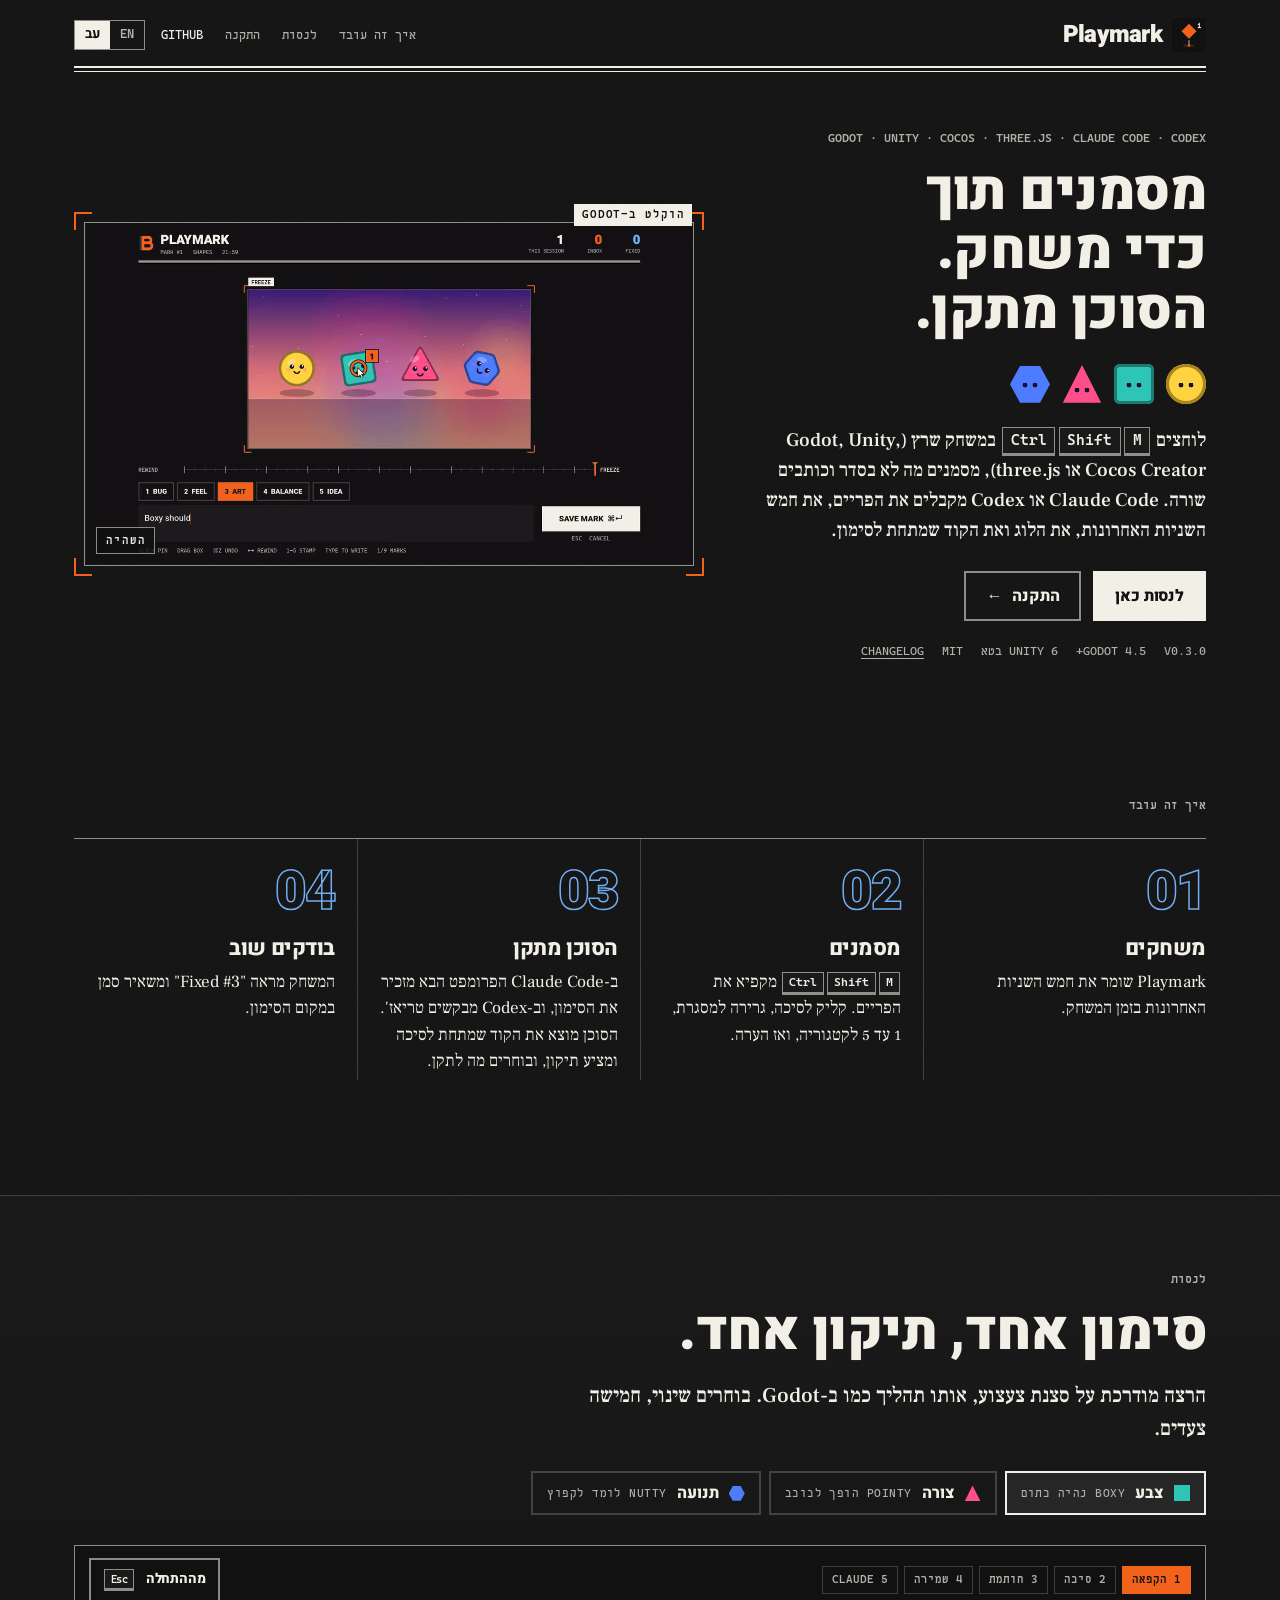
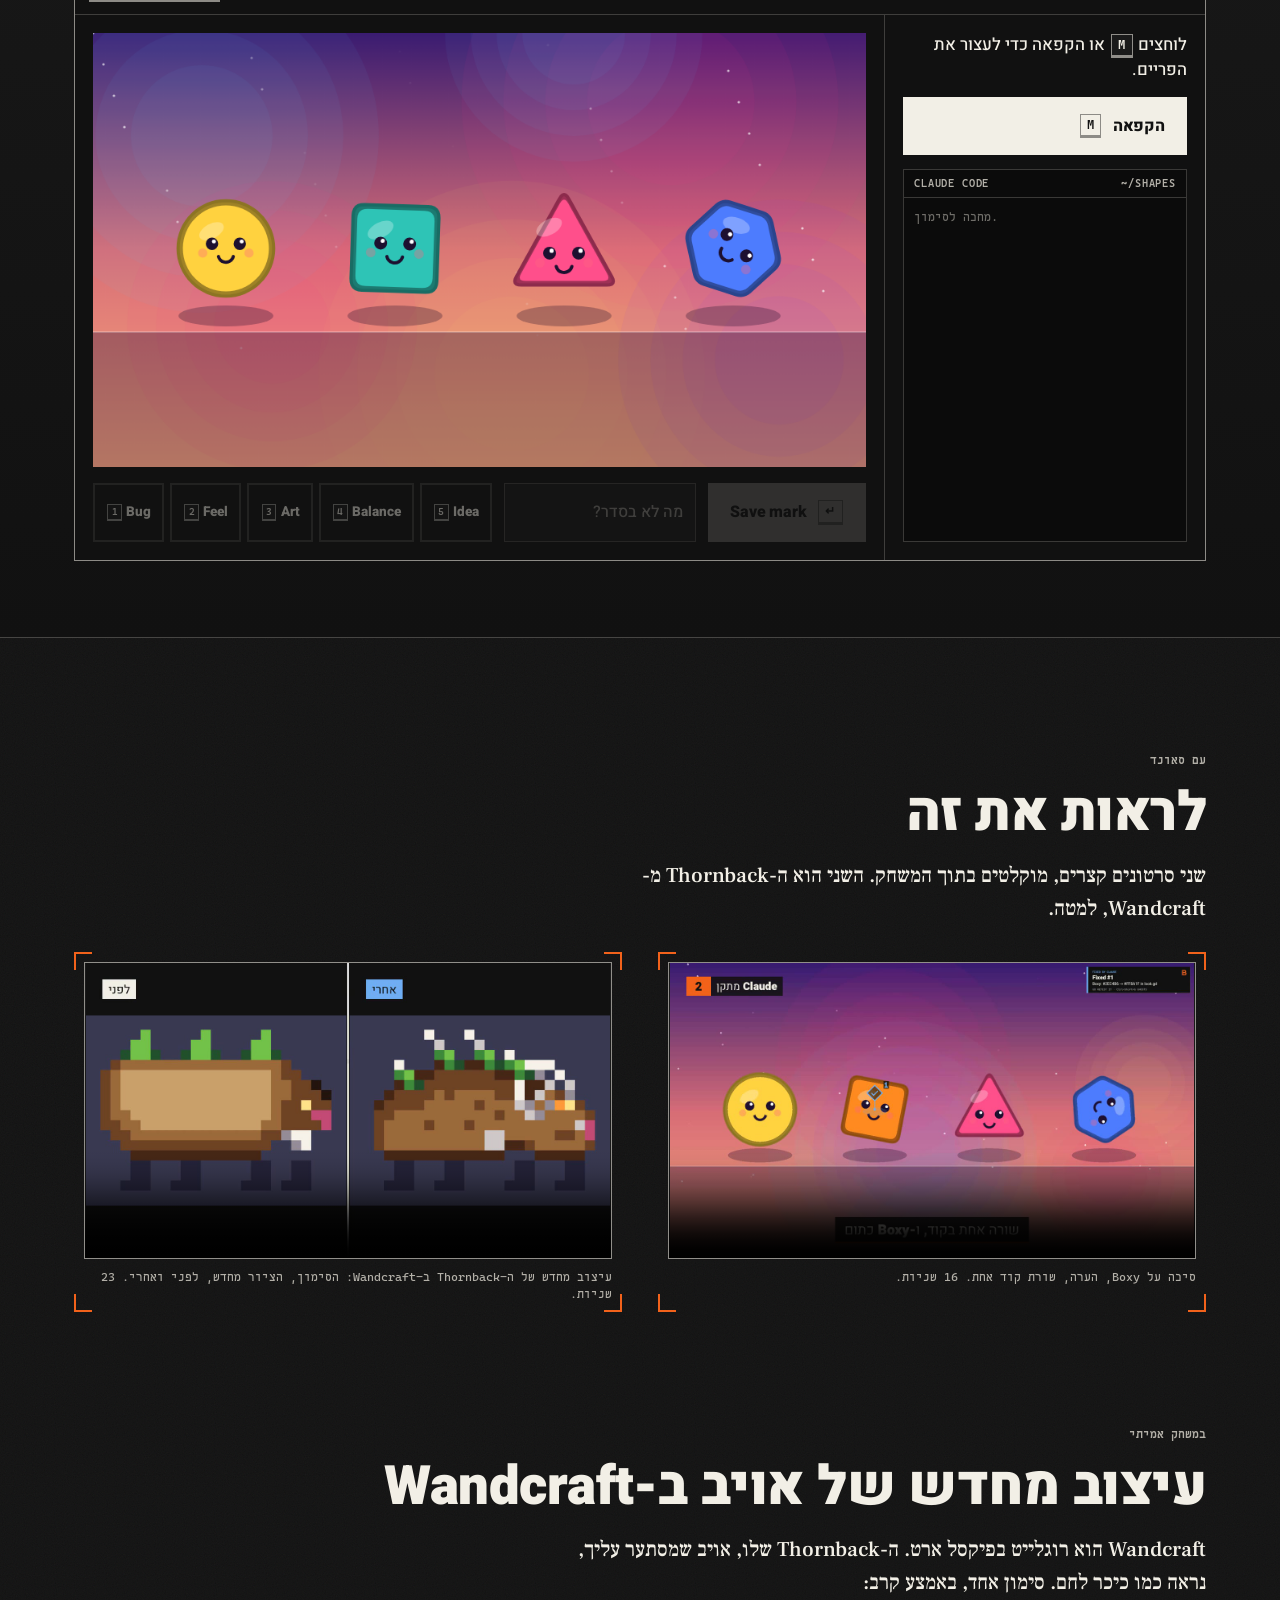
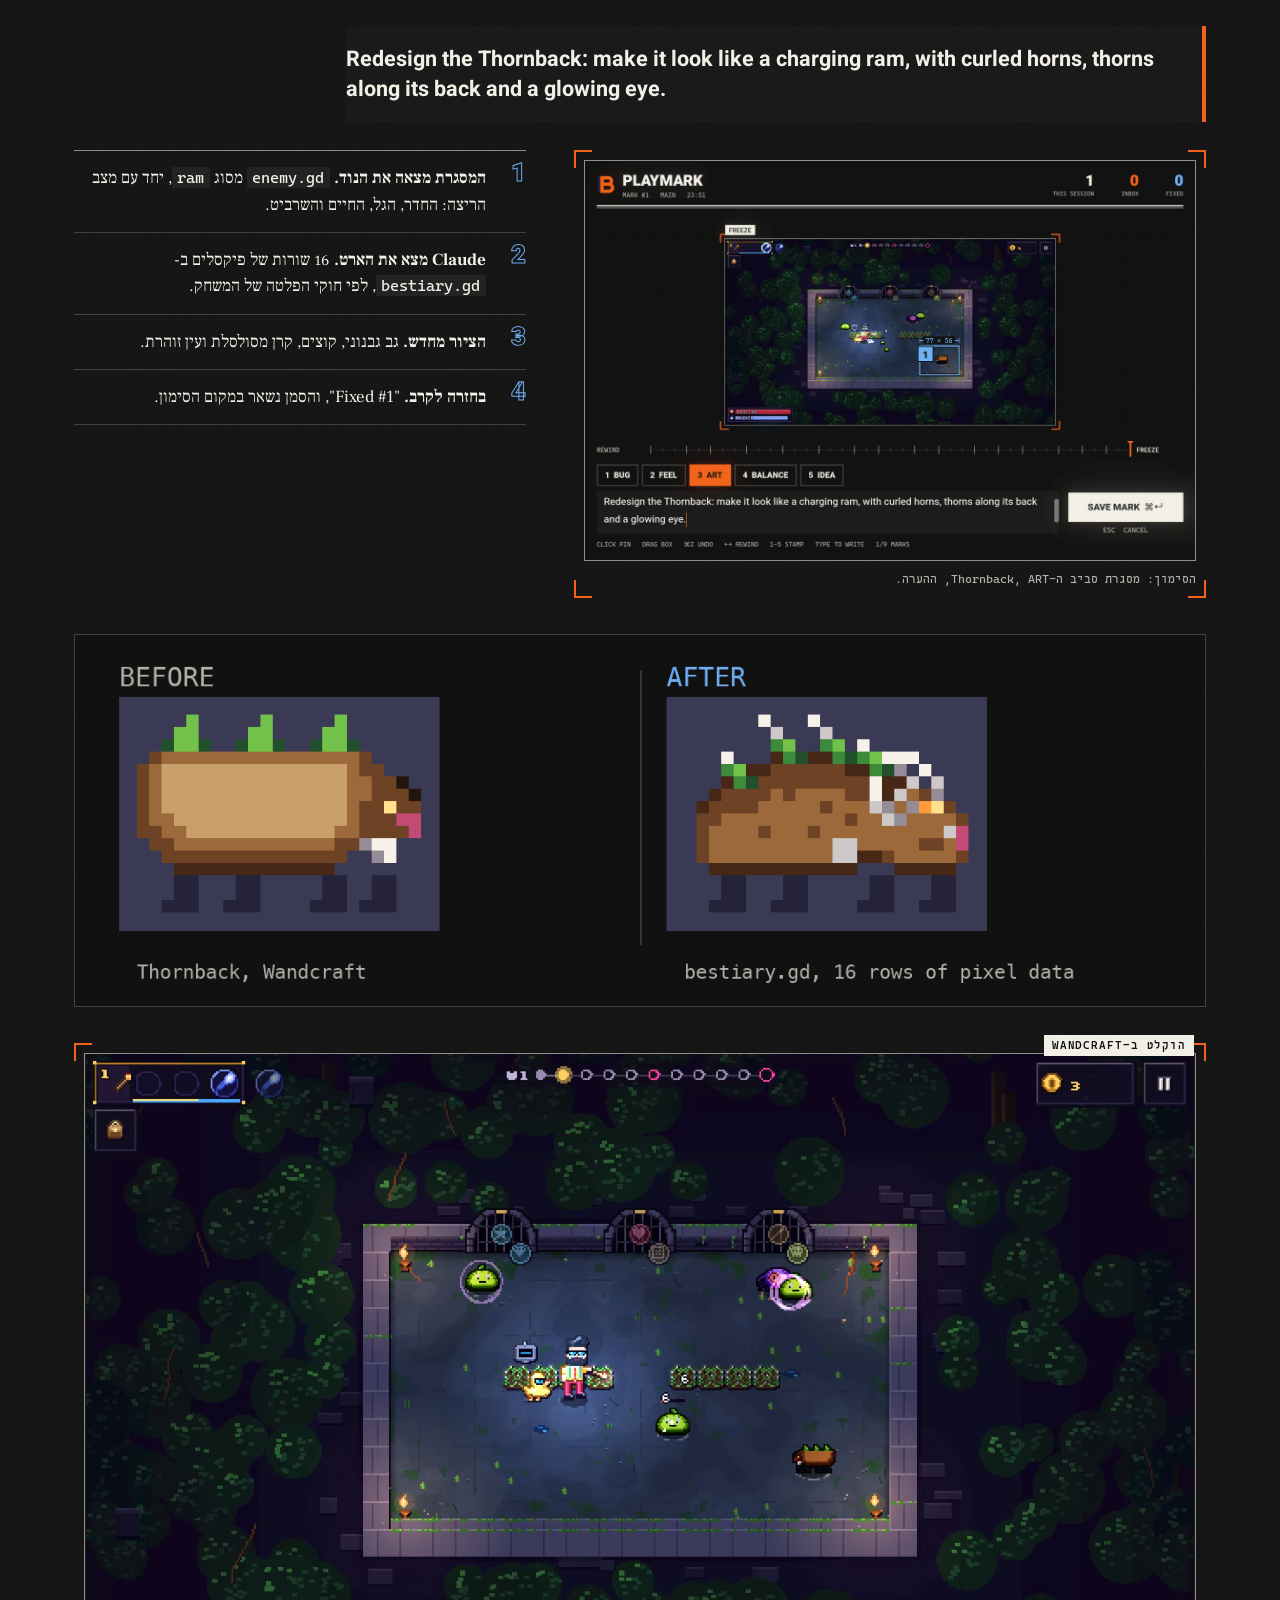
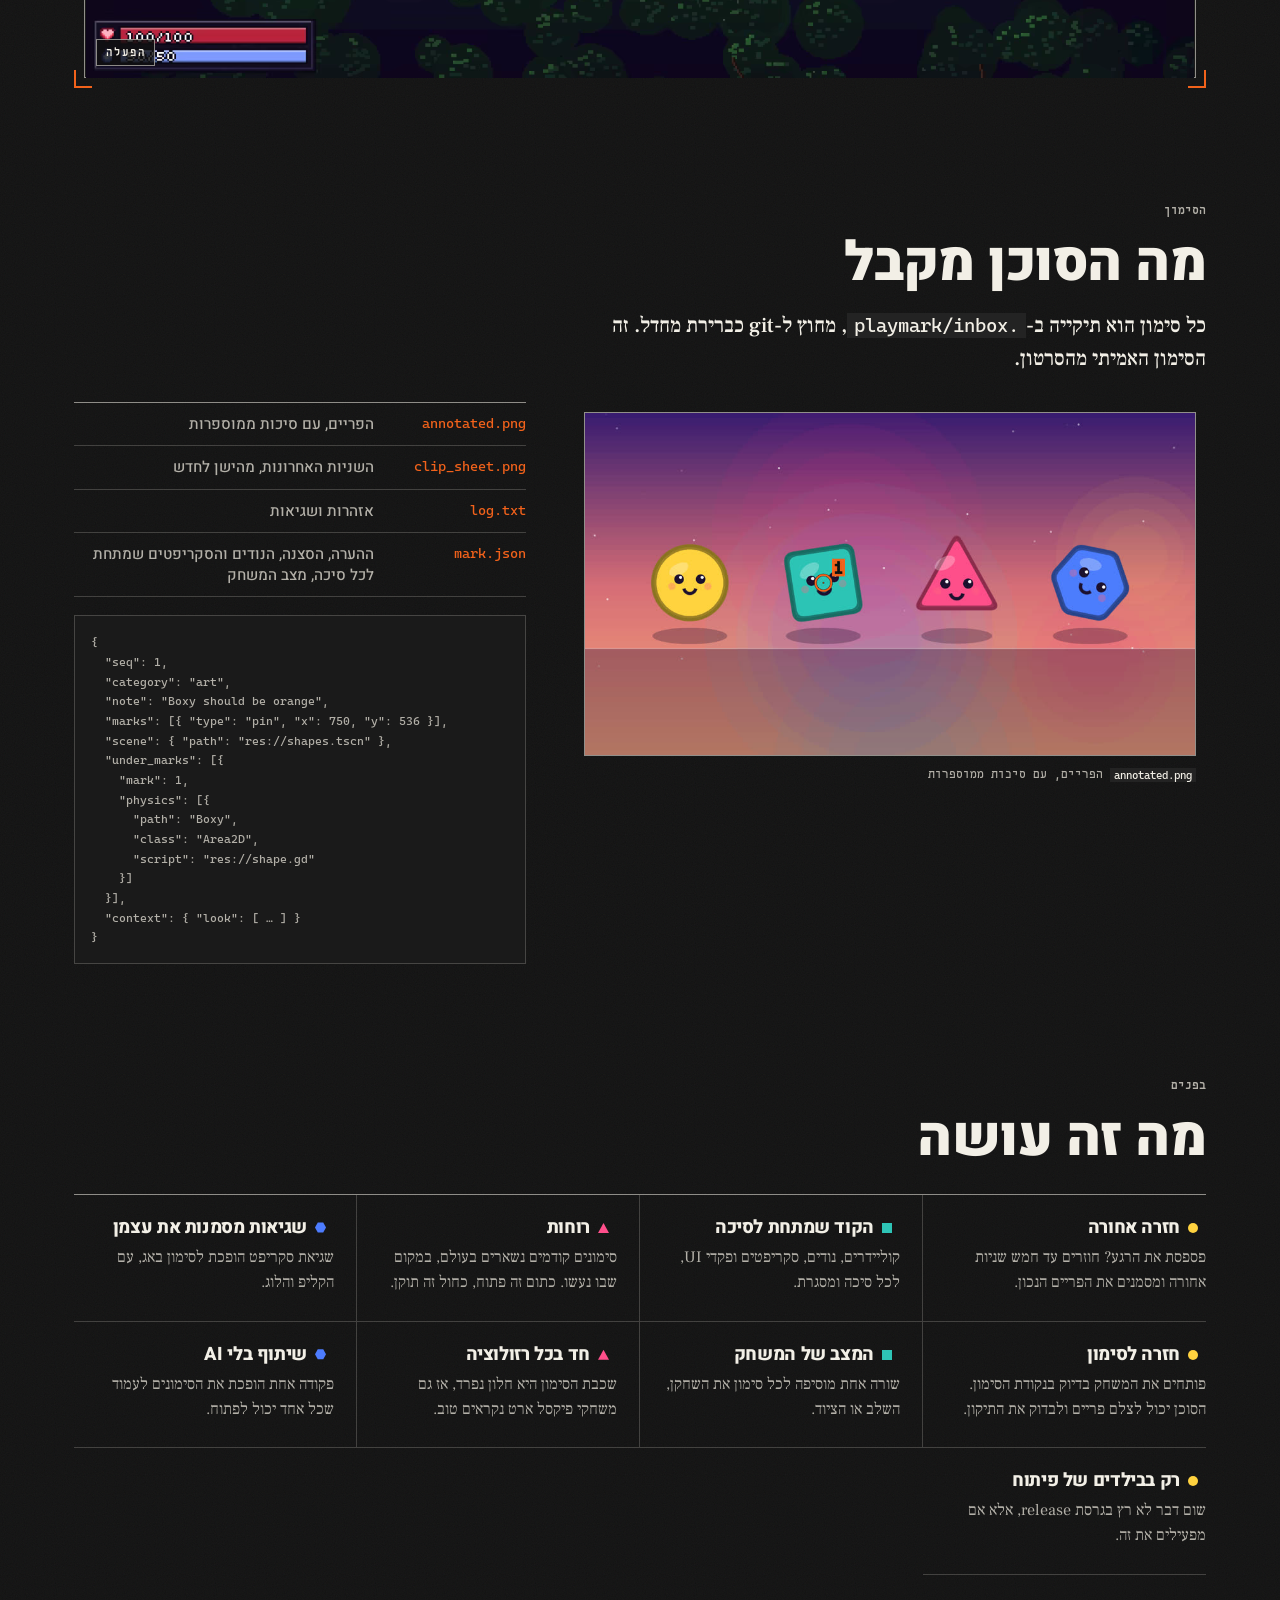
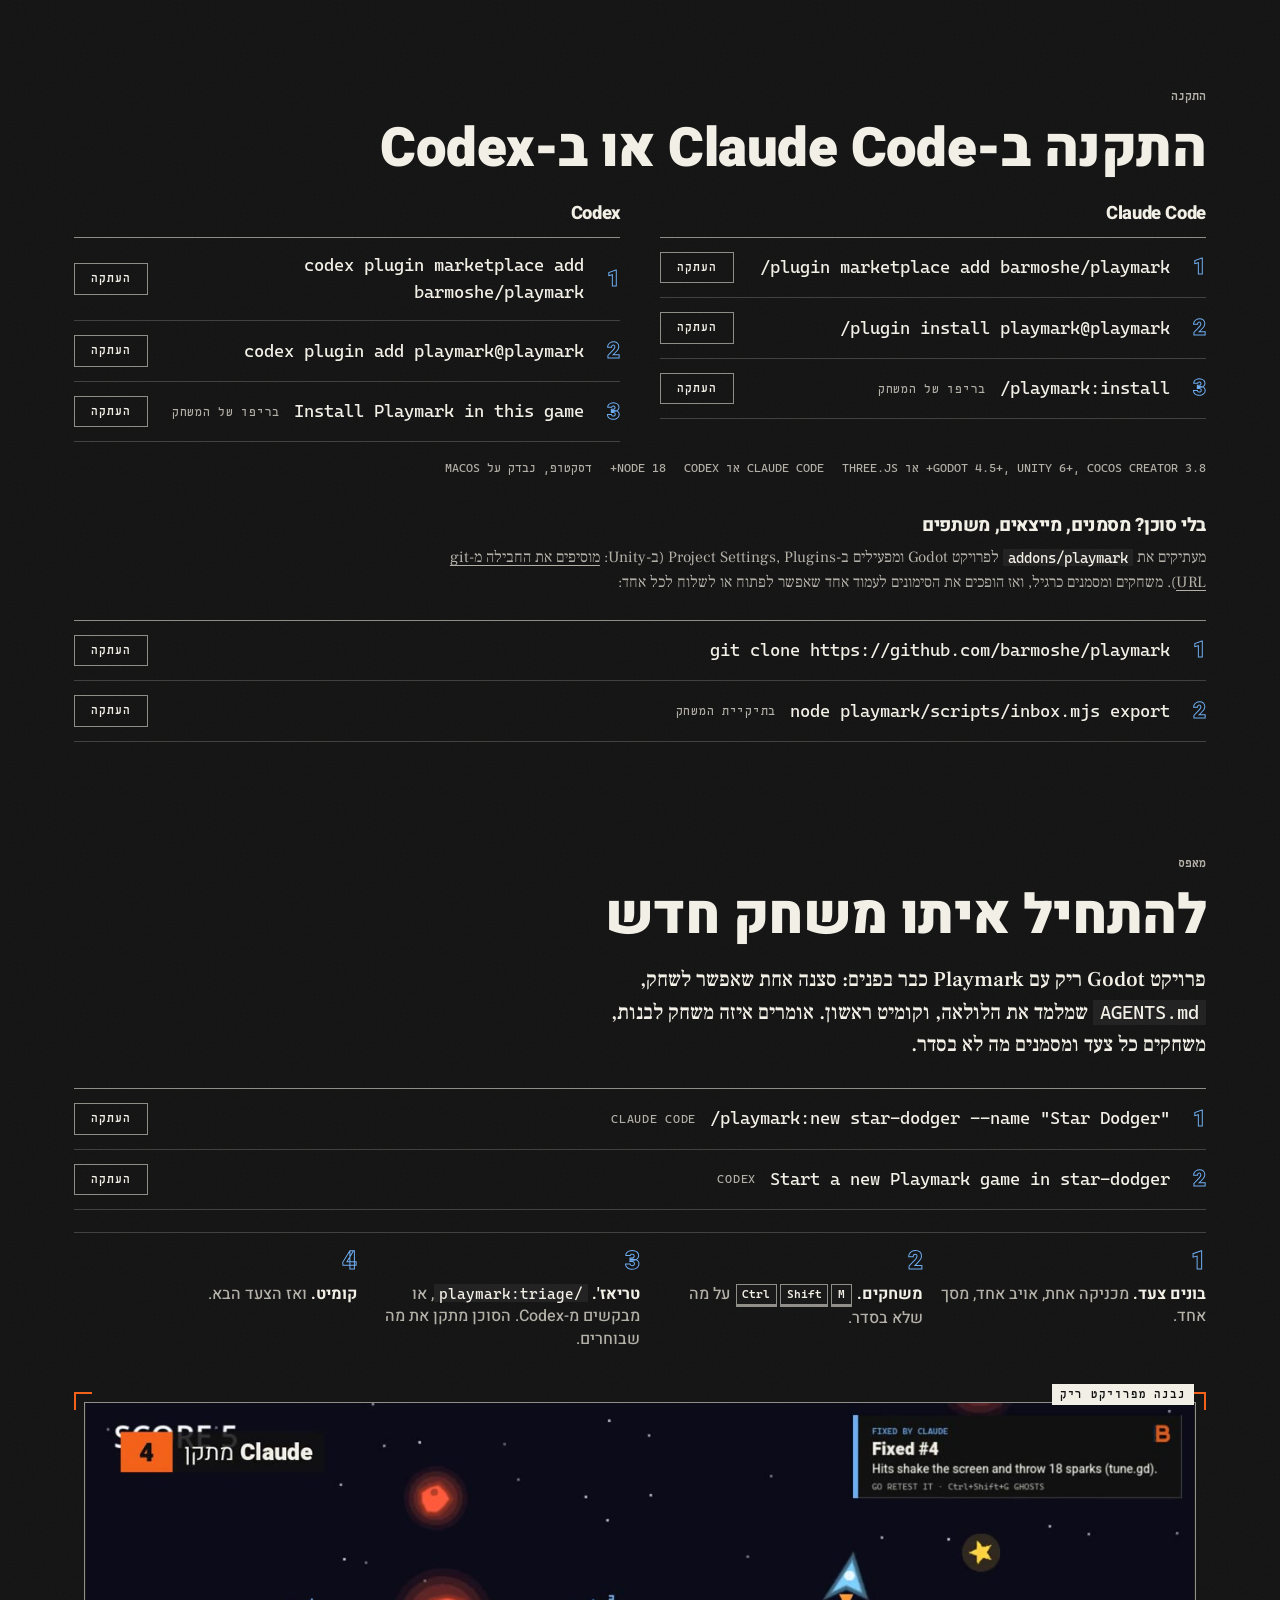
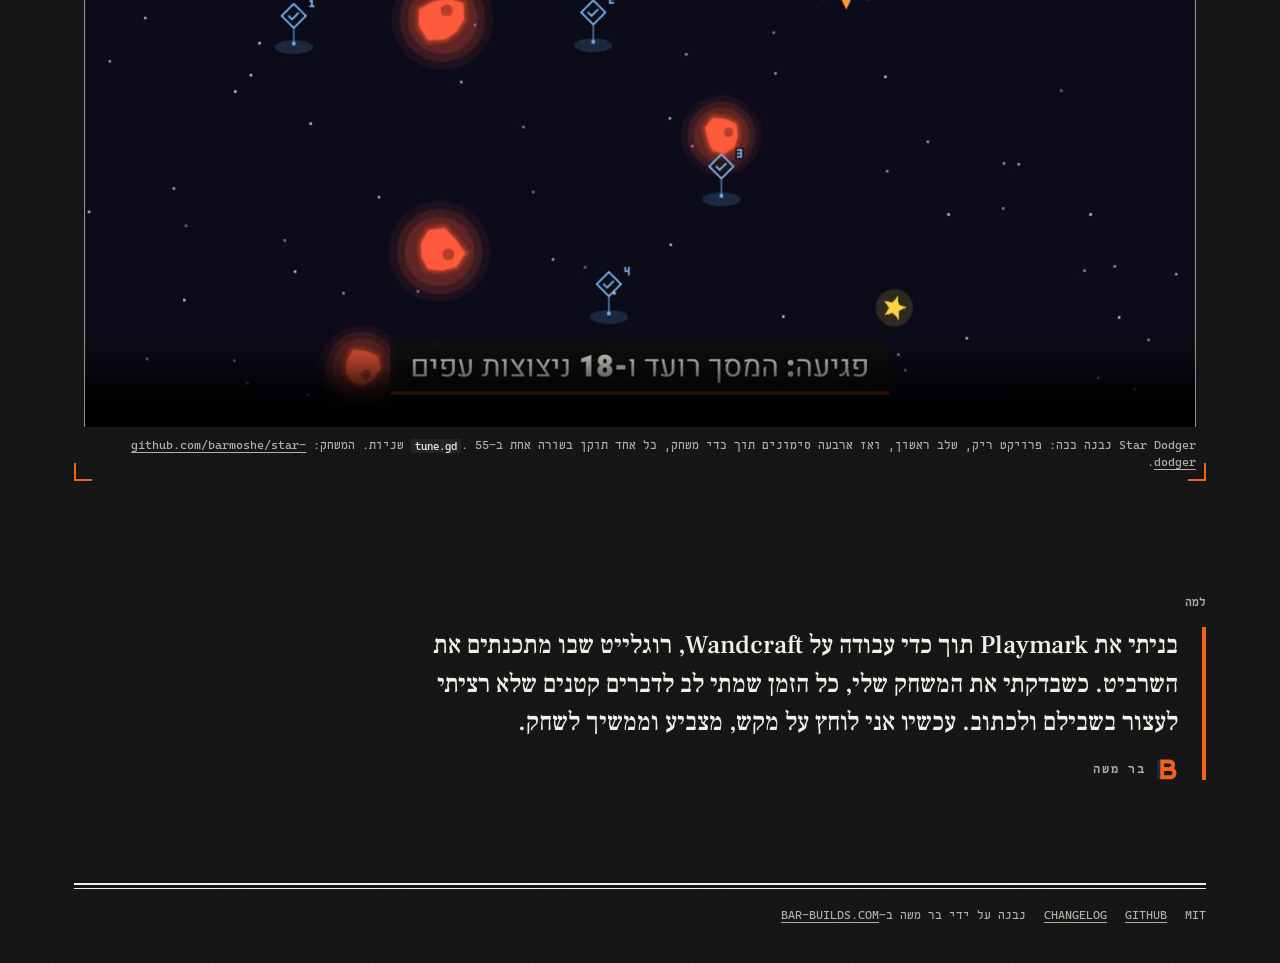
==== commit 219a8d5a: "Cocos Creator and three.js named next to Godot and Unity (EN and HE), mirrored from playmark/site Co" ====
--- a/he/index.html
+++ b/he/index.html
@@ -4,7 +4,7 @@
   <meta charset="utf-8">
   <meta name="viewport" content="width=device-width, initial-scale=1">
   <title>Playmark: מסמנים תוך כדי משחק, הסוכן מתקן</title>
-  <meta name="description" content="תוסף ל-Godot, חבילה ל-Unity ופלאגין ל-Claude Code ול-Codex. לוחצים Ctrl+Shift+M במשחק שרץ, מסמנים מה לא בסדר וכותבים שורה. הסוכן מקבל את הפריים, את חמש השניות האחרונות, את הלוג ואת הקוד שמתחת לסימון, ומתקן.">
+  <meta name="description" content="ל-Godot, Unity, Cocos Creator ו-three.js, עם פלאגין ל-Claude Code ול-Codex. לוחצים Ctrl+Shift+M במשחק שרץ, מסמנים מה לא בסדר וכותבים שורה. הסוכן מקבל את הפריים, את חמש השניות האחרונות, את הלוג ואת הקוד שמתחת לסימון, ומתקן.">
   <link rel="canonical" href="https://playmark.bar-builds.com/he">
   <link rel="alternate" hreflang="en" href="https://playmark.bar-builds.com/">
   <link rel="alternate" hreflang="he" href="https://playmark.bar-builds.com/he">
@@ -16,7 +16,7 @@
   <meta property="og:locale" content="he_IL">
   <meta property="og:url" content="https://playmark.bar-builds.com/he">
   <meta property="og:title" content="Playmark: מסמנים תוך כדי משחק, הסוכן מתקן">
-  <meta property="og:description" content="פידבק מתוך משחק Godot או Unity, ל-Claude Code ול-Codex. מקפיאים את הפריים, מסמנים, כותבים שורה. הסוכן מתקן, והמשחק מודיע.">
+  <meta property="og:description" content="פידבק מתוך משחק Godot, Unity, Cocos Creator או three.js, ל-Claude Code ול-Codex. מקפיאים את הפריים, מסמנים, כותבים שורה. הסוכן מתקן, והמשחק מודיע.">
   <meta property="og:image" content="https://playmark.bar-builds.com/media/og.png">
   <meta name="twitter:card" content="summary_large_image">
   <link rel="preload" href="/fonts/heebo-hebrew.woff2" as="font" type="font/woff2" crossorigin>
@@ -50,14 +50,14 @@
   <section class="hero wrap" id="top">
     <div class="hero-grid">
       <div class="hero-copy">
-        <p class="kicker">Godot · Unity · Claude Code · Codex</p>
+        <p class="kicker">Godot · Unity · Cocos · three.js · Claude Code · Codex</p>
         <h1>מסמנים תוך כדי משחק. הסוכן מתקן.</h1>
         <div class="cast" aria-hidden="true">
           <span class="toy sun"></span><span class="toy box"></span><span class="toy peak"></span><span class="toy nut"></span>
         </div>
         <p class="deck">לוחצים
           <span class="keys" dir="ltr"><kbd>Ctrl</kbd><kbd>Shift</kbd><kbd>M</kbd></span>
-          במשחק Godot או Unity שרץ, מסמנים מה לא בסדר וכותבים שורה. Claude Code או Codex מקבלים את הפריים, את חמש השניות האחרונות, את הלוג ואת הקוד שמתחת לסימון.</p>
+          במשחק שרץ (Godot, Unity, Cocos Creator או three.js), מסמנים מה לא בסדר וכותבים שורה. Claude Code או Codex מקבלים את הפריים, את חמש השניות האחרונות, את הלוג ואת הקוד שמתחת לסימון.</p>
         <div class="ctas">
           <a class="btn primary" href="#try">לנסות כאן</a>
           <a class="btn" href="#install">התקנה <span aria-hidden="true">←</span></a>
@@ -293,7 +293,7 @@
         </ol>
       </div>
     </div>
-    <p class="meta reqs"><span>Godot 4.5+ או Unity 6+</span><span>Claude Code או Codex</span><span>Node 18+</span><span>דסקטופ, נבדק על macOS</span></p>
+    <p class="meta reqs"><span>Godot 4.5+, Unity 6+, Cocos Creator 3.8+ או three.js</span><span>Claude Code או Codex</span><span>Node 18+</span><span>דסקטופ, נבדק על macOS</span></p>
     <h3 class="noagent-title">בלי סוכן? מסמנים, מייצאים, משתפים</h3>
     <p class="small-print">מעתיקים את <code>addons/playmark</code> לפרויקט Godot ומפעילים ב-Project Settings, Plugins (ב-Unity: <a href="https://github.com/barmoshe/playmark/blob/main/unity/README.md#install">מוסיפים את החבילה מ-git URL</a>). משחקים ומסמנים כרגיל, ואז הופכים את הסימונים לעמוד אחד שאפשר לפתוח או לשלוח לכל אחד:</p>
     <ol class="cmds">
